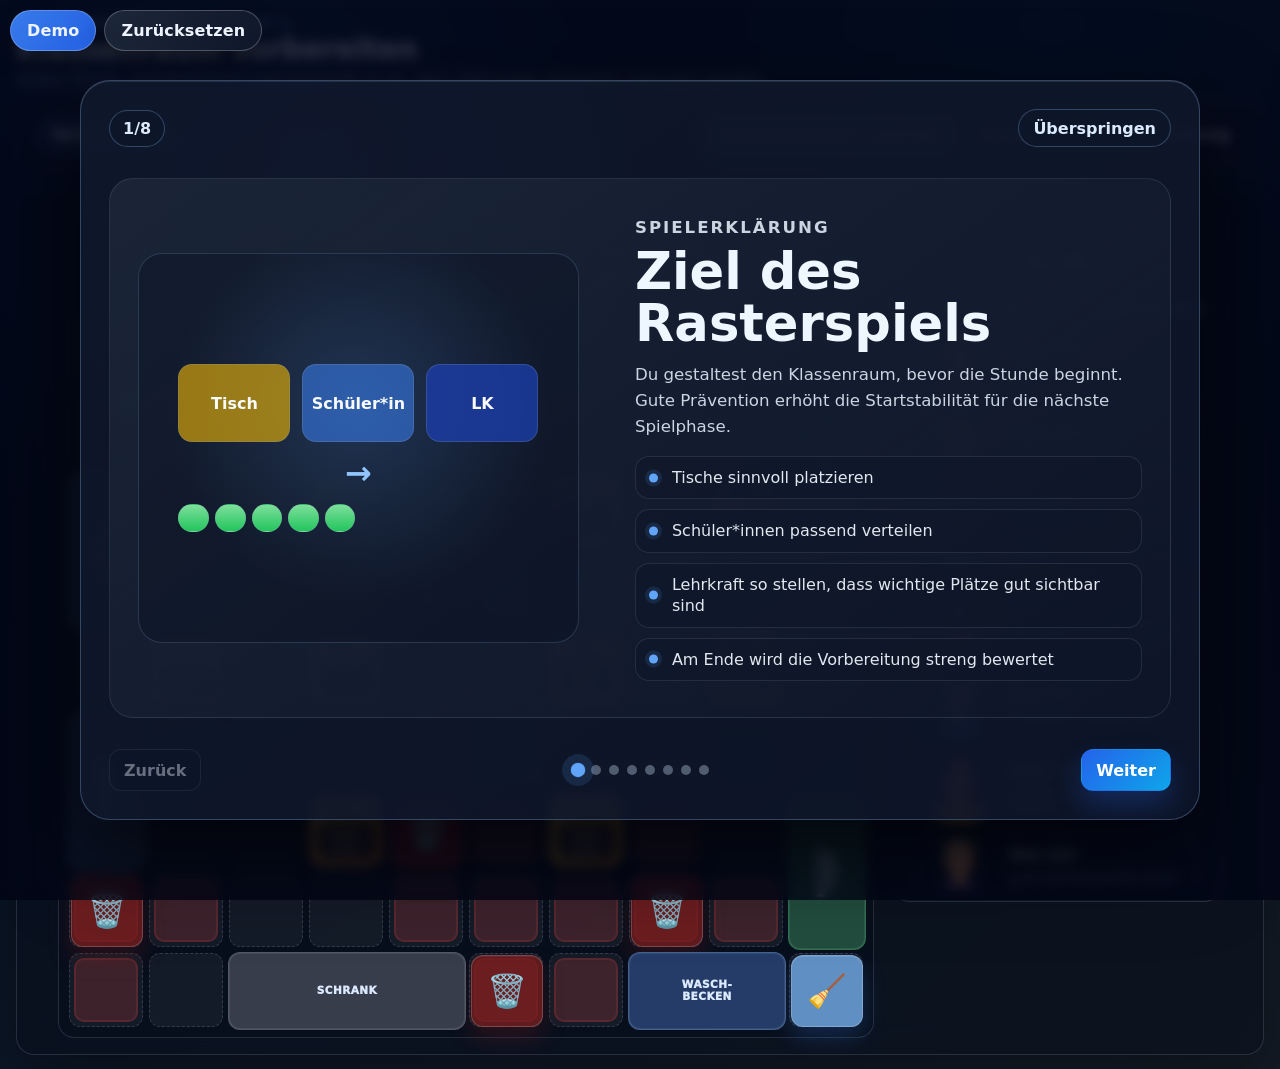
==== index.html @ 4455079a "add" ====
<!doctype html>
<html lang="de">
<head>
  <meta charset="utf-8" />
  <meta name="viewport" content="width=device-width, initial-scale=1" />
  <title>Klassenraum vorbereiten | Classroom-Management-Spiel</title>
  <link rel="stylesheet" href="styles.css" />
</head>
<body>
  <div class="page-utility-bar" style="position:fixed;top:10px;left:10px;z-index:10000;display:flex;gap:8px;flex-wrap:wrap;">
    <button type="button" id="utilityDemoBtn" class="utility-btn utility-btn-demo">Demo</button>
    <button type="button" id="utilityResetBtn" class="utility-btn utility-btn-reset">Zurücksetzen</button>
  </div>

  <header class="topbar compact-topbar">
    <div>
      <p class="eyebrow">Interaktive Phase · Schritt 1</p>
      <h1>Klassenraum vorbereiten</h1>
      <p class="subtitle">Ordne Tische, Schüler*innen und Lehrkraft so an, dass Störungen präventiv reduziert werden.</p>
    </div>
  </header>

  <main class="app-shell single-column">
    <section class="workspace" aria-label="Klassenraum">
      <div class="controls panel compact-controls">
        <button type="button" id="prepStepBtn" class="prep-chip active" aria-current="step">Vorbereitung</button>
        <div class="button-stack">
          <div class="button-row">
            <button type="button" id="evaluateBtn" class="primary-btn" disabled>Vorbereitung auswerten</button>
            <button type="button" id="resetBtn" class="ghost-btn">Zurücksetzen</button>
            <button type="button" id="showTutorialBtn" class="ghost-btn">Anleitung</button>
          </div>
        </div>
      </div>

      <div class="room-wrap panel">
        <div class="play-area">
          <div class="play-stage">
            <div class="room-header centered-room-header">
              <div class="room-title-block">
                <h2>Klassenraum</h2>
                <p>Ziehe Tische in freie Felder und ziehe Schüler*innen auf Tischplätze.</p>
              </div>
              <div class="legend" aria-label="Legende">
                <span><i class="legend-desk"></i> Tisch</span>
                <span><i class="legend-teacher"></i> Lehrkraft</span>
                <span><i class="legend-vision"></i> Sichtbereich / Präsenzzone</span>
                <span><i class="legend-risk"></i> Störrisiko</span>
                <span><i class="legend-neutral"></i> neutralisiert</span>
              </div>
            </div>
            <div id="classroomGrid" class="classroom-grid" aria-label="Raster des Klassenraums"></div>
          </div>
          <section class="embedded-students" aria-label="Schülerprofile">
            <div class="prep-timer prep-timer-panel" aria-live="polite"><span class="timer-label">Zeit</span><strong id="prepTimerValue">05:00</strong></div>
            <div class="section-title-row">
              <h2>Schülerprofile</h2>
              <span id="placedCounter" class="pill">0/10 platziert</span>
            </div>
            <div id="studentPalette" class="student-palette compact-student-palette"></div>
          </section>
        </div>

        <div id="teacherDirectionPopover" class="teacher-direction-popover" hidden>
          <p>Blickrichtung wählen</p>
          <div class="direction-tools popover-direction-tools" aria-label="Blickrichtung wählen">
            <button type="button" class="dir-btn" data-dir="up" aria-label="Blickrichtung nach oben">↑</button>
            <button type="button" class="dir-btn" data-dir="left" aria-label="Blickrichtung nach links">←</button>
            <button type="button" class="dir-btn active" data-dir="down" aria-label="Blickrichtung nach unten">↓</button>
            <button type="button" class="dir-btn" data-dir="right" aria-label="Blickrichtung nach rechts">→</button>
          </div>
        </div>
        <div id="studentHoverCard" class="student-hover-card" hidden></div>

        <div id="evaluationOverlay" class="evaluation-overlay" hidden aria-live="polite">
          <div class="evaluation-card evaluation-card-game" role="dialog" aria-modal="true" aria-labelledby="evaluationTitle">
            <div class="evaluation-head evaluation-head-compact">
              <div>
                <p class="eyebrow">Auswertung der Vorbereitung</p>
                <h2 id="evaluationTitle">Startstabilität wird berechnet</h2>
              </div>
              <button type="button" id="overlayCloseBtn" class="overlay-close" aria-label="Auswertung schließen">×</button>
            </div>
            <section class="evaluation-stage" aria-live="polite">
              <div id="evaluationSlide" class="evaluation-slide">
                <div class="step-meta">
                  <span id="evaluationStepCounter">Schritt 0/0</span>
                  <span id="evaluationStepDelta" class="step-delta neutral">0</span>
                </div>
                <div class="evaluation-message">
                  <h3 id="evaluationCurrentText">Berechnung startet …</h3>
                  <p id="evaluationCurrentDetail">Die einzelnen Entscheidungen werden nacheinander bewertet.</p>
                </div>
              </div>
              <button type="button" id="evaluationNextBtn" class="stage-next-btn">Weiter</button>
            </section>
            <section class="life-panel" aria-label="Lebensleiste der Unterrichtsstabilität">
              <div class="life-panel-topline"><strong>Lebensleiste</strong><span id="animatedCurrentScore">Punkte aktuell: 0</span></div>
              <div id="lifeSegments" class="life-segments" aria-label="0 von 10 Stabilitätsbalken"></div>
              <div class="life-panel-footline"><span>Minimum 0 Balken · Maximum 10 Balken</span><span id="animatedFinalScore">Endwert: –</span></div>
            </section>
            <section id="evaluationActionArea" class="evaluation-action-area" hidden>
              <h3 id="evaluationOutcomeTitle">Auswertung abgeschlossen</h3>
              <p id="evaluationOutcomeMessage"></p>
              <div class="evaluation-action-buttons">
                <button type="button" id="step2Btn" class="primary-btn">Weiter zu Schritt 2: Klassenregeln aufstellen</button>
                <button type="button" id="newAttemptBtn" class="ghost-btn" hidden>Neuer Versuch</button>
              </div>
            </section>
          </div>
        </div>
        </div>
    </section>
  </main>


  <div id="tutorialOverlay" class="tutorial-overlay" aria-live="polite" aria-modal="true" role="dialog" aria-labelledby="tutorialTitle">
    <div class="tutorial-backdrop"></div>
    <article class="tutorial-book" role="document">
      <div class="tutorial-topline"><span id="tutorialProgress" class="tutorial-progress-pill">1/8</span><button type="button" id="tutorialSkipBtn" class="tutorial-skip">Überspringen</button></div>
      <div class="tutorial-viewport">
        <section id="tutorialSlide" class="tutorial-slide-card">
          <div id="tutorialVisual" class="tutorial-visual" aria-hidden="true"></div>
          <div class="tutorial-content">
            <p class="eyebrow">Spielerklärung</p>
            <h2 id="tutorialTitle">Klassenraum vorbereiten</h2>
            <p id="tutorialText">Du gestaltest den Raum, bevor die Stunde beginnt. Gute Prävention erhöht die Startstabilität.</p>
            <ul id="tutorialList" class="tutorial-list"></ul>
          </div>
        </section>
      </div>
      <div class="tutorial-controls"><button type="button" id="tutorialPrevBtn" class="ghost-btn">Zurück</button><div id="tutorialDots" class="tutorial-dots" aria-label="Fortschritt der Spielerklärung"></div><button type="button" id="tutorialNextBtn" class="primary-btn">Weiter</button></div>
    </article>
  </div>

  <div id="startGateOverlay" class="start-gate-overlay" hidden aria-modal="true" role="dialog" aria-labelledby="startGateTitle">
    <div class="tutorial-backdrop"></div>
    <article class="start-gate-card">
      <p class="eyebrow">Vor dem Spielstart</p>
      <h2 id="startGateTitle">Der Unterricht beginnt in fünf Minuten.</h2>
      <p>Nutze diese Zeit, um den Klassenraum vorzubereiten: Tische sinnvoll platzieren, Schüler*innen passend setzen, Müll entfernen und den Sichtbereich der Lehrkraft beachten.</p>
      <ul><li>Alle 10 Schüler*innen müssen einen Platz erhalten.</li><li>Störanfällige Schüler*innen sollten möglichst gut sichtbar sitzen.</li><li>Stabilisierende Nachbarschaften können Risiken ausgleichen.</li></ul>
      <button type="button" id="startGameBtn" class="primary-btn">Spiel starten</button>
    </article>
  </div>

  <script src="script.js"></script>
</body>
</html>
---- styles.css ----
:root {
  --bg: #f3f5f8;
  --panel: #ffffff;
  --text: #1f2937;
  --muted: #64748b;
  --line: #d8dee8;
  --accent: #2455a6;
  --accent-dark: #163c78;
  --accent-soft: #e8f0ff;
  --danger: #a83535;
  --warning: #9b6a12;
  --good: #237a45;
  --desk: #fff7df;
  --desk-border: #d8b765;
  --cell-size: 72px;
  --vision-1: rgba(38, 126, 67, 0.54);
  --vision-2: rgba(64, 155, 87, 0.40);
  --vision-3: rgba(94, 184, 111, 0.28);
  --vision-4: rgba(126, 209, 141, 0.18);
  --vision-5: rgba(162, 226, 174, 0.10);
  --shadow: 0 18px 40px rgba(15, 23, 42, 0.09);
  --radius: 18px;
}

* {
  box-sizing: border-box;
}

body {
  margin: 0;
  min-height: 100vh;
  font-family: system-ui, -apple-system, BlinkMacSystemFont, "Segoe UI", sans-serif;
  color: var(--text);
  background: linear-gradient(135deg, #f8fafc 0%, var(--bg) 42%, #eef3fb 100%);
}

button,
select {
  font: inherit;
}

.topbar {
  display: flex;
  gap: 24px;
  justify-content: space-between;
  align-items: center;
  padding: 28px clamp(18px, 4vw, 48px) 18px;
}

.eyebrow {
  margin: 0 0 4px;
  color: var(--accent);
  font-size: 0.78rem;
  text-transform: uppercase;
  letter-spacing: 0.12em;
  font-weight: 750;
}

h1,
h2,
p {
  margin-top: 0;
}

h1 {
  margin-bottom: 8px;
  font-size: clamp(1.8rem, 3vw, 3rem);
  line-height: 1.05;
}

.subtitle {
  margin-bottom: 0;
  color: var(--muted);
  max-width: 850px;
}

.score-card {
  min-width: 148px;
  border-radius: 20px;
  padding: 16px 18px;
  background: var(--panel);
  box-shadow: var(--shadow);
  border: 1px solid rgba(255, 255, 255, 0.7);
  text-align: center;
}

.score-label,
.score-scale {
  display: block;
  color: var(--muted);
  font-size: 0.82rem;
}

#scoreValue {
  display: block;
  font-size: 2.1rem;
  line-height: 1.1;
  color: var(--accent-dark);
}

.app-shell {
  display: grid;
  grid-template-columns: minmax(0, 1fr) 370px;
  gap: 22px;
  padding: 0 clamp(18px, 4vw, 48px) 24px;
}

.panel {
  border: 1px solid rgba(216, 222, 232, 0.85);
  background: rgba(255, 255, 255, 0.93);
  box-shadow: var(--shadow);
  border-radius: var(--radius);
}

.workspace {
  display: grid;
  grid-template-rows: auto 1fr;
  gap: 18px;
  min-width: 0;
}

.controls {
  display: grid;
  grid-template-columns: repeat(3, minmax(0, 1fr)) auto;
  align-items: end;
  gap: 16px;
  padding: 18px;
}

.control-group label {
  display: block;
  margin-bottom: 8px;
  font-weight: 750;
}

select {
  width: 100%;
  min-height: 42px;
  border: 1px solid var(--line);
  border-radius: 12px;
  padding: 8px 12px;
  background: #fff;
  color: var(--text);
}

.hint {
  margin: -2px 0 10px;
  font-size: 0.86rem;
  color: var(--muted);
}

.teacher-tools {
  display: flex;
  gap: 12px;
  align-items: center;
}

.teacher-token,
.teacher-in-room {
  cursor: grab;
  user-select: none;
  width: fit-content;
  border: 1px solid #7b8ca3;
  border-radius: 999px;
  padding: 8px 12px;
  font-size: 0.88rem;
  font-weight: 750;
  color: #172033;
  background: #e7ebf2;
}

.teacher-in-room {
  position: relative;
  margin: auto;
  background: #dce4f2;
  border-color: #5c6f8b;
  box-shadow: 0 5px 14px rgba(15, 23, 42, 0.14);
}

.teacher-token.selected {
  color: #fff;
  background: var(--accent);
  border-color: var(--accent);
  box-shadow: 0 0 0 4px rgba(36, 85, 166, 0.16);
}

.direction-tools {
  display: grid;
  grid-template-columns: repeat(3, 30px);
  grid-template-rows: repeat(2, 30px);
  gap: 4px;
}

.dir-btn {
  border: 1px solid var(--line);
  background: #fff;
  border-radius: 8px;
  cursor: pointer;
  color: var(--text);
  font-weight: 850;
}

.dir-btn[data-dir="up"] { grid-column: 2; grid-row: 1; }
.dir-btn[data-dir="left"] { grid-column: 1; grid-row: 2; }
.dir-btn[data-dir="down"] { grid-column: 2; grid-row: 2; }
.dir-btn[data-dir="right"] { grid-column: 3; grid-row: 2; }

.dir-btn.active {
  color: #fff;
  background: var(--accent);
  border-color: var(--accent);
}

.button-row {
  display: flex;
  gap: 10px;
  justify-content: flex-end;
}

.primary-btn,
.ghost-btn {
  min-height: 42px;
  border-radius: 12px;
  padding: 9px 14px;
  border: 1px solid transparent;
  cursor: pointer;
  font-weight: 750;
  white-space: nowrap;
}

.primary-btn {
  color: #fff;
  background: var(--accent);
}

.primary-btn:hover {
  background: var(--accent-dark);
}

.ghost-btn {
  background: #fff;
  color: var(--text);
  border-color: var(--line);
}

.room-wrap {
  min-height: 650px;
  padding: 18px;
  overflow: auto;
}

.room-header {
  display: flex;
  justify-content: space-between;
  gap: 14px;
  align-items: flex-start;
  margin-bottom: 12px;
}

.room-header h2,
.side-panel h2 {
  margin-bottom: 4px;
  font-size: 1.1rem;
}

.room-header p {
  margin-bottom: 0;
  color: var(--muted);
  font-size: 0.9rem;
}

.legend {
  display: flex;
  flex-wrap: wrap;
  gap: 8px 14px;
  justify-content: flex-end;
  color: var(--muted);
  font-size: 0.83rem;
}

.legend span {
  display: inline-flex;
  gap: 6px;
  align-items: center;
}

.legend i {
  display: inline-block;
  width: 14px;
  height: 14px;
  border-radius: 4px;
  border: 1px solid var(--line);
}

.legend-desk { background: var(--desk); border-color: var(--desk-border) !important; }
.legend-teacher { background: #dce4f2; border-color: #5c6f8b !important; }
.legend-vision { background: var(--vision-1); border-color: #5ba36b !important; }

.classroom-grid {
  display: grid;
  grid-template-columns: repeat(10, var(--cell-size));
  grid-template-rows: repeat(9, var(--cell-size));
  gap: 7px;
  width: max-content;
  min-width: max-content;
  padding: 14px;
  border-radius: 16px;
  background: #eef2f7;
  border: 1px solid #d7dee9;
}

.grid-cell {
  position: relative;
  display: flex;
  align-items: stretch;
  justify-content: stretch;
  min-width: var(--cell-size);
  min-height: var(--cell-size);
  aspect-ratio: 1 / 1;
  border: 1px dashed #c8d0dd;
  border-radius: 12px;
  background: rgba(255, 255, 255, 0.62);
  transition: background 0.12s ease, border-color 0.12s ease, transform 0.12s ease;
}

.grid-cell.drop-hover {
  border-color: var(--accent);
  background: #e6efff;
}

.grid-cell.vision-1 { background: var(--vision-1); border-color: rgba(38, 126, 67, 0.35); }
.grid-cell.vision-2 { background: var(--vision-2); border-color: rgba(64, 155, 87, 0.30); }
.grid-cell.vision-3 { background: var(--vision-3); border-color: rgba(94, 184, 111, 0.26); }
.grid-cell.vision-4 { background: var(--vision-4); border-color: rgba(126, 209, 141, 0.20); }
.grid-cell.vision-5 { background: var(--vision-5); border-color: rgba(162, 226, 174, 0.14); }

.grid-cell.teacher-placement-active {
  outline: 2px solid rgba(36, 85, 166, 0.16);
  outline-offset: -3px;
}

.grid-cell.teacher-placement-active:hover {
  outline-color: var(--accent);
  background: #e6efff;
}

.desk {
  display: flex;
  flex-direction: column;
  justify-content: space-between;
  width: 100%;
  min-width: 0;
  padding: 5px;
  border: 1.5px solid var(--desk-border);
  border-radius: 12px;
  background: rgba(255, 247, 223, 0.96);
  cursor: grab;
  box-shadow: inset 0 -10px 18px rgba(209, 160, 47, 0.08);
}

.desk:active,
.student-card:active,
.student-chip:active,
.teacher-token:active,
.teacher-in-room:active {
  cursor: grabbing;
}

.desk-label {
  display: flex;
  justify-content: space-between;
  align-items: center;
  color: #8a671f;
  font-size: 0.65rem;
  font-weight: 850;
  letter-spacing: 0.03em;
  text-transform: uppercase;
}

.student-chip {
  display: block;
  width: 100%;
  overflow: hidden;
  white-space: nowrap;
  text-overflow: ellipsis;
  border-radius: 9px;
  padding: 4px 6px;
  background: #fff;
  border: 1px solid #e6c978;
  color: #1f2937;
  font-size: 0.68rem;
  font-weight: 750;
  text-align: center;
  cursor: grab;
}

.empty-seat {
  border-radius: 9px;
  padding: 4px 5px;
  border: 1px dashed #e1c988;
  color: #a07a24;
  font-size: 0.68rem;
  text-align: center;
  background: rgba(255, 255, 255, 0.45);
}

.side-panel {
  display: flex;
  flex-direction: column;
  gap: 22px;
  padding: 18px;
  align-self: start;
  max-height: calc(100vh - 150px);
  overflow: auto;
  position: sticky;
  top: 18px;
}

.section-title-row {
  display: flex;
  align-items: center;
  justify-content: space-between;
  gap: 12px;
}

.pill {
  display: inline-flex;
  align-items: center;
  height: 26px;
  border-radius: 999px;
  padding: 0 10px;
  background: var(--accent-soft);
  color: var(--accent-dark);
  font-size: 0.78rem;
  font-weight: 750;
}

.student-palette {
  display: grid;
  grid-template-columns: repeat(2, minmax(0, 1fr));
  gap: 10px;
  min-height: 120px;
  padding: 8px;
  border-radius: 14px;
  border: 1px dashed transparent;
}

.student-palette.drop-hover {
  background: #f0f6ff;
  border-color: var(--accent);
}

.student-card {
  min-height: 96px;
  border: 1px solid var(--line);
  border-radius: 14px;
  padding: 10px;
  background: #fff;
  cursor: grab;
  box-shadow: 0 8px 18px rgba(15, 23, 42, 0.07);
  transition: transform 0.12s ease, box-shadow 0.12s ease, border-color 0.12s ease;
}

.student-card:hover {
  transform: translateY(-1px);
  box-shadow: 0 12px 22px rgba(15, 23, 42, 0.1);
}

.student-card.selected {
  outline: 3px solid rgba(36, 85, 166, 0.24);
  border-color: var(--accent);
}

.student-name {
  margin-bottom: 4px;
  font-weight: 850;
}

.student-note {
  color: var(--muted);
  font-size: 0.78rem;
  line-height: 1.28;
}

.results {
  border-top: 1px solid var(--line);
  padding-top: 16px;
}

.meter {
  height: 12px;
  overflow: hidden;
  border-radius: 999px;
  background: #e8edf5;
  margin: 10px 0 14px;
}

.meter-fill {
  height: 100%;
  width: 0%;
  background: linear-gradient(90deg, #b73c3c, #d6a23c, #277a48);
  transition: width 0.3s ease;
}

.feedback-list {
  display: grid;
  gap: 8px;
  padding: 0;
  margin: 0;
  list-style: none;
}

.feedback-list li {
  border-radius: 12px;
  padding: 9px 10px;
  border: 1px solid var(--line);
  background: #fff;
  font-size: 0.87rem;
  line-height: 1.35;
}

.feedback-list li.good {
  border-color: rgba(35, 122, 69, 0.28);
  background: #f1fbf5;
}

.feedback-list li.warning {
  border-color: rgba(155, 106, 18, 0.28);
  background: #fff8e9;
}

.feedback-list li.bad {
  border-color: rgba(168, 53, 53, 0.28);
  background: #fff1f1;
}

.export-box {
  margin-top: 14px;
  border-radius: 12px;
  border: 1px solid var(--line);
  background: #f8fafc;
  padding: 10px;
}

.export-box summary {
  cursor: pointer;
  font-weight: 750;
  color: var(--accent-dark);
}

pre {
  white-space: pre-wrap;
  word-break: break-word;
  max-height: 260px;
  overflow: auto;
  margin: 10px 0 0;
  color: #334155;
  font-size: 0.75rem;
}

.footer-note {
  margin: 0 clamp(18px, 4vw, 48px) 32px;
  color: var(--muted);
  font-size: 0.88rem;
}

@media (max-width: 1180px) {
  .app-shell {
    grid-template-columns: 1fr;
  }

  .side-panel {
    position: static;
    max-height: none;
  }
}

@media (max-width: 860px) {
  .topbar {
    align-items: stretch;
    flex-direction: column;
  }

  .score-card {
    text-align: left;
  }

  .controls {
    grid-template-columns: 1fr;
  }

  .button-row {
    justify-content: stretch;
  }

  .button-row button {
    flex: 1;
  }

  .student-palette {
    grid-template-columns: 1fr;
  }
}

/* Update 2026-06-21: freiere Drag-and-Drop-Vorbereitung und sauberere Zentrierung */
.room-wrap {
  display: flex;
  flex-direction: column;
  align-items: center;
}

.room-header {
  width: 100%;
}

.classroom-grid {
  margin: 14px auto 0;
  justify-content: center;
  align-content: center;
  grid-template-columns: repeat(10, var(--cell-size));
  grid-template-rows: repeat(9, var(--cell-size));
}

.grid-cell {
  width: var(--cell-size);
  height: var(--cell-size);
  min-width: 0;
  min-height: 0;
  aspect-ratio: 1 / 1;
}

.teacher-token,
.teacher-in-room {
  width: 58px;
  height: 58px;
  min-width: 58px;
  min-height: 58px;
  max-width: 58px;
  max-height: 58px;
  aspect-ratio: 1 / 1;
  display: inline-flex;
  align-items: center;
  justify-content: center;
  border-radius: 14px;
  padding: 6px;
  text-align: center;
  line-height: 1.05;
  white-space: normal;
}

.teacher-in-room {
  width: 100%;
  height: 100%;
  max-width: none;
  max-height: none;
  font-size: 0.72rem;
}

.button-stack {
  display: grid;
  gap: 7px;
  align-self: end;
}

.eval-hint {
  margin: 0;
  color: var(--warning);
  font-size: 0.78rem;
  text-align: right;
}

.primary-btn:disabled {
  cursor: not-allowed;
  opacity: 0.48;
  background: #8aa2c9;
}

.desk,
.student-card,
.student-chip,
.teacher-token,
.teacher-in-room {
  touch-action: none;
}

@media (max-width: 860px) {
  .button-stack {
    width: 100%;
  }

  .eval-hint {
    text-align: left;
  }
}

.eval-hint.ready {
  color: var(--good);
}

/* Update: Schülerchip mit Entfernen-Button und stabileres Drag-and-Drop */
.desk.dragging,
.teacher-in-room.dragging,
.student-card.dragging,
.student-chip.dragging {
  opacity: 0.68;
}

.student-chip {
  position: relative;
  min-height: 27px;
  padding-right: 24px;
}

.student-chip-name {
  display: block;
  overflow: hidden;
  white-space: nowrap;
  text-overflow: ellipsis;
}

.remove-student-btn {
  position: absolute;
  top: -7px;
  right: -7px;
  width: 18px;
  height: 18px;
  padding: 0;
  border: 1.5px solid #fff;
  border-radius: 999px;
  background: var(--danger);
  color: #fff;
  font-size: 13px;
  font-weight: 900;
  line-height: 14px;
  cursor: pointer;
  box-shadow: 0 2px 6px rgba(15, 23, 42, 0.22);
}

.remove-student-btn:hover,
.remove-student-btn:focus-visible {
  background: #7f2424;
  outline: 2px solid rgba(168, 53, 53, 0.25);
  outline-offset: 1px;
}

.grid-cell.drop-hover {
  box-shadow: inset 0 0 0 2px rgba(36, 85, 166, 0.35);
}

/* Update: strengere Bewertungslogik, Einflussfelder und zentrierte Auswertung */
.room-wrap {
  position: relative;
}

.grid-cell {
  overflow: visible;
}

.grid-cell::before {
  content: "";
  position: absolute;
  inset: 4px;
  z-index: 0;
  border-radius: 10px;
  pointer-events: none;
  opacity: 0.96;
  transition: background 0.15s ease, box-shadow 0.15s ease;
}

.grid-cell > * {
  position: relative;
  z-index: 1;
}

.grid-cell.influence-good-1::before { background: rgba(38, 126, 67, 0.14); box-shadow: inset 0 0 0 1px rgba(38,126,67,0.18); }
.grid-cell.influence-good-2::before { background: rgba(38, 126, 67, 0.24); box-shadow: inset 0 0 0 2px rgba(38,126,67,0.22); }
.grid-cell.influence-good-3::before { background: rgba(38, 126, 67, 0.36); box-shadow: inset 0 0 0 2px rgba(38,126,67,0.30); }
.grid-cell.influence-good-4::before { background: rgba(19, 111, 54, 0.50); box-shadow: inset 0 0 0 3px rgba(19,111,54,0.38); }

.grid-cell.influence-risk-1::before { background: rgba(190, 62, 62, 0.14); box-shadow: inset 0 0 0 1px rgba(190,62,62,0.18); }
.grid-cell.influence-risk-2::before { background: rgba(190, 62, 62, 0.25); box-shadow: inset 0 0 0 2px rgba(190,62,62,0.22); }
.grid-cell.influence-risk-3::before { background: rgba(190, 62, 62, 0.38); box-shadow: inset 0 0 0 2px rgba(190,62,62,0.30); }
.grid-cell.influence-risk-4::before { background: rgba(160, 39, 39, 0.54); box-shadow: inset 0 0 0 3px rgba(160,39,39,0.40); }

.grid-cell.influence-neutral-1::before,
.grid-cell.influence-neutral-2::before,
.grid-cell.influence-neutral-3::before,
.grid-cell.influence-neutral-4::before {
  background: rgba(230, 157, 49, 0.34);
  box-shadow: inset 0 0 0 2px rgba(194, 119, 24, 0.28);
}

.desk.influence-good-1 { border-color: rgba(38, 126, 67, 0.45); }
.desk.influence-good-2 { border-color: rgba(38, 126, 67, 0.55); box-shadow: inset 0 -10px 18px rgba(38,126,67,0.08); }
.desk.influence-good-3 { border-color: rgba(38, 126, 67, 0.70); box-shadow: inset 0 -10px 18px rgba(38,126,67,0.12); }
.desk.influence-good-4 { border-color: rgba(19, 111, 54, 0.90); box-shadow: inset 0 -10px 18px rgba(19,111,54,0.16), 0 0 0 2px rgba(19,111,54,0.12); }

.desk.influence-risk-1 { border-color: rgba(190, 62, 62, 0.45); }
.desk.influence-risk-2 { border-color: rgba(190, 62, 62, 0.58); box-shadow: inset 0 -10px 18px rgba(190,62,62,0.08); }
.desk.influence-risk-3 { border-color: rgba(190, 62, 62, 0.74); box-shadow: inset 0 -10px 18px rgba(190,62,62,0.12); }
.desk.influence-risk-4 { border-color: rgba(160, 39, 39, 0.95); box-shadow: inset 0 -10px 18px rgba(160,39,39,0.16), 0 0 0 2px rgba(160,39,39,0.14); }

.desk.influence-neutral-1,
.desk.influence-neutral-2,
.desk.influence-neutral-3,
.desk.influence-neutral-4 {
  border-color: rgba(194, 119, 24, 0.74);
  box-shadow: inset 0 -10px 18px rgba(230,157,49,0.14), 0 0 0 2px rgba(230,157,49,0.12);
}

.grid-cell.invalid-target {
  border-color: #b42323 !important;
  background: #fff1f1 !important;
  animation: invalidPulse 0.7s ease;
}

@keyframes invalidPulse {
  0%, 100% { transform: scale(1); }
  45% { transform: scale(0.96); }
}

.evaluation-overlay {
  position: absolute;
  inset: 0;
  display: flex;
  align-items: center;
  justify-content: center;
  padding: 24px;
  border-radius: var(--radius);
  background: rgba(15, 23, 42, 0.16);
  backdrop-filter: blur(2px);
  z-index: 50;
}

.evaluation-overlay[hidden] {
  display: none;
}

.evaluation-card {
  width: min(760px, calc(100% - 24px));
  max-height: min(78vh, 720px);
  overflow: auto;
  border: 1px solid rgba(216, 222, 232, 0.95);
  border-radius: 22px;
  background: rgba(255, 255, 255, 0.98);
  box-shadow: 0 28px 70px rgba(15, 23, 42, 0.25);
  padding: 22px;
}

.evaluation-head {
  display: flex;
  align-items: flex-start;
  justify-content: space-between;
  gap: 16px;
  margin-bottom: 8px;
}

.evaluation-head h2 {
  margin-bottom: 0;
  font-size: 1.35rem;
}

.overlay-close {
  width: 36px;
  height: 36px;
  border: 1px solid var(--line);
  border-radius: 999px;
  background: #fff;
  color: var(--text);
  cursor: pointer;
  font-weight: 900;
  font-size: 1.3rem;
  line-height: 1;
}

.overlay-close:hover,
.overlay-close:focus-visible {
  background: #f1f5f9;
  outline: 2px solid rgba(36, 85, 166, 0.18);
}

.feedback-list li {
  display: flex;
  align-items: flex-start;
  gap: 10px;
}

.feedback-list.detailed {
  gap: 10px;
}

.feedback-delta {
  flex: 0 0 auto;
  min-width: 36px;
  height: 26px;
  display: inline-flex;
  align-items: center;
  justify-content: center;
  border-radius: 999px;
  font-size: 0.78rem;
  font-weight: 900;
}

.feedback-delta.positive {
  color: #14532d;
  background: #dcfce7;
  border: 1px solid rgba(20, 83, 45, 0.18);
}

.feedback-delta.negative {
  color: #7f1d1d;
  background: #fee2e2;
  border: 1px solid rgba(127, 29, 29, 0.18);
}

.feedback-delta.neutral {
  color: #78350f;
  background: #ffedd5;
  border: 1px solid rgba(120, 53, 15, 0.18);
}

.feedback-body {
  min-width: 0;
}

.feedback-body strong {
  display: block;
  margin-bottom: 2px;
}

.feedback-body p {
  margin: 0;
  color: var(--muted);
  font-size: 0.8rem;
  line-height: 1.35;
}

.remove-student-btn {
  top: -10px;
  right: -10px;
  width: 22px;
  height: 22px;
  line-height: 17px;
  font-size: 15px;
  z-index: 4;
}

.student-chip {
  min-height: 30px;
  overflow: visible;
}

.student-chip-name {
  padding-right: 2px;
}
.legend-risk { background: rgba(190, 62, 62, 0.38); border-color: rgba(190,62,62,0.55) !important; }
.legend-neutral { background: rgba(230, 157, 49, 0.34); border-color: rgba(194,119,24,0.50) !important; }

/* Update: animierte Auswertungskachel mit Lebensbalken */
.evaluation-card-game {
  width: min(900px, calc(100% - 26px));
  max-height: none;
  overflow: visible;
  padding: 18px;
  display: grid;
  gap: 14px;
  background: #ffffff;
}

.evaluation-head-compact {
  margin-bottom: 0;
}

.evaluation-stage {
  min-height: 210px;
  border-radius: 18px;
  border: 2px solid rgba(36, 85, 166, 0.85);
  background: linear-gradient(135deg, #eff6ff 0%, #dbeafe 100%);
  padding: 22px;
  display: flex;
  flex-direction: column;
  justify-content: center;
  box-shadow: inset 0 0 0 1px rgba(255,255,255,0.72);
}

.step-meta {
  display: flex;
  align-items: center;
  justify-content: space-between;
  gap: 12px;
  margin-bottom: 14px;
  color: #1e3a8a;
  font-size: 0.86rem;
  font-weight: 800;
}

.step-delta {
  min-width: 48px;
  height: 32px;
  padding: 0 10px;
  border-radius: 999px;
  display: inline-flex;
  align-items: center;
  justify-content: center;
  font-weight: 900;
  border: 1px solid transparent;
}

.step-delta.positive {
  color: #14532d;
  background: #dcfce7;
  border-color: rgba(20,83,45,0.18);
}

.step-delta.negative {
  color: #7f1d1d;
  background: #fee2e2;
  border-color: rgba(127,29,29,0.18);
}

.step-delta.neutral {
  color: #78350f;
  background: #ffedd5;
  border-color: rgba(120,53,15,0.18);
}

.evaluation-stage h3 {
  margin: 0 0 10px;
  font-size: clamp(1.25rem, 2.2vw, 2rem);
  color: #102a5f;
  line-height: 1.15;
}

.evaluation-stage p {
  margin: 0;
  color: #334155;
  font-size: 1rem;
  line-height: 1.45;
}

.life-panel {
  min-height: 132px;
  border-radius: 18px;
  border: 2px solid rgba(15, 23, 42, 0.86);
  background: #101827;
  color: #e5edf8;
  padding: 18px;
  display: grid;
  gap: 12px;
}

.life-panel-topline,
.life-panel-footline {
  display: flex;
  align-items: center;
  justify-content: space-between;
  gap: 12px;
}

.life-panel-topline strong {
  font-size: 1rem;
}

.life-panel-topline span,
.life-panel-footline {
  color: #cbd5e1;
  font-size: 0.86rem;
}

.life-segments {
  display: grid;
  grid-template-columns: repeat(10, minmax(18px, 1fr));
  gap: 8px;
  min-height: 40px;
}

.life-segment {
  border-radius: 10px;
  border: 1px solid rgba(148, 163, 184, 0.30);
  background: rgba(51, 65, 85, 0.9);
  box-shadow: inset 0 0 0 1px rgba(255,255,255,0.04);
  transition: background 0.28s ease, box-shadow 0.28s ease, transform 0.28s ease;
}

.life-segment.active {
  background: linear-gradient(180deg, #7ddf9b 0%, #22904d 100%);
  box-shadow: 0 0 14px rgba(34, 144, 77, 0.42), inset 0 0 0 1px rgba(255,255,255,0.24);
  transform: translateY(-1px);
}

.evaluation-action-area {
  border-radius: 16px;
  padding: 16px 18px;
  border: 1px solid rgba(35, 122, 69, 0.24);
  background: #f1fbf5;
}

.evaluation-action-area h3 {
  margin: 0 0 6px;
  color: #14532d;
}

.evaluation-action-area p {
  margin: 0 0 12px;
  color: #334155;
  line-height: 1.45;
}

.evaluation-action-area.game-over {
  border-color: rgba(168, 53, 53, 0.30);
  background: #fff1f1;
}

.evaluation-action-area.game-over h3 {
  color: #7f1d1d;
}

.evaluation-action-area .primary-btn[hidden] {
  display: none;
}

@media (max-width: 760px) {
  .evaluation-overlay {
    padding: 10px;
  }

  .evaluation-card-game {
    width: calc(100% - 8px);
    padding: 12px;
  }

  .evaluation-stage {
    min-height: 180px;
    padding: 16px;
  }

  .life-panel-topline,
  .life-panel-footline {
    align-items: flex-start;
    flex-direction: column;
  }

  .life-segments {
    gap: 5px;
  }
}


/* Update: manuelle Slider-Auswertung */
.evaluation-stage {
  position: relative;
  overflow: hidden;
  text-align: center;
  display: grid;
  grid-template-rows: 1fr auto;
  align-items: stretch;
}

.evaluation-slide {
  min-height: 170px;
  display: grid;
  grid-template-rows: auto 1fr;
  align-items: center;
  gap: 12px;
  will-change: transform, opacity;
}

.evaluation-message {
  align-self: center;
  justify-self: center;
  max-width: 740px;
}

.step-meta {
  width: 100%;
}

.evaluation-stage h3,
.evaluation-stage p {
  text-align: center;
}

.stage-next-btn {
  justify-self: center;
  min-width: 160px;
  min-height: 42px;
  padding: 10px 18px;
  border: 0;
  border-radius: 999px;
  background: #1e3a8a;
  color: #ffffff;
  font-weight: 900;
  cursor: pointer;
  box-shadow: 0 12px 24px rgba(30, 58, 138, 0.22);
  transition: transform 0.18s ease, background 0.18s ease;
}

.stage-next-btn:hover,
.stage-next-btn:focus-visible {
  background: #172f76;
  transform: translateY(-1px);
  outline: 3px solid rgba(30, 58, 138, 0.18);
}

.stage-next-btn[hidden] {
  display: none;
}

.evaluation-slide.slide-out-left {
  animation: slideOutLeft 0.30s ease forwards;
}

.evaluation-slide.slide-in-right {
  animation: slideInRight 0.36s ease forwards;
}

@keyframes slideOutLeft {
  from { transform: translateX(0); opacity: 1; }
  to { transform: translateX(-110%); opacity: 0; }
}

@keyframes slideInRight {
  from { transform: translateX(110%); opacity: 0; }
  to { transform: translateX(0); opacity: 1; }
}

.life-segments.life-low .life-segment.active {
  background: linear-gradient(180deg, #fb8d8d 0%, #c62828 100%);
  box-shadow: 0 0 14px rgba(198, 40, 40, 0.45), inset 0 0 0 1px rgba(255,255,255,0.24);
}

.life-segments.life-mid .life-segment.active {
  background: linear-gradient(180deg, #fde68a 0%, #d39c12 100%);
  box-shadow: 0 0 14px rgba(211, 156, 18, 0.42), inset 0 0 0 1px rgba(255,255,255,0.24);
}

.life-segments.life-high .life-segment.active {
  background: linear-gradient(180deg, #7ddf9b 0%, #22904d 100%);
  box-shadow: 0 0 14px rgba(34, 144, 77, 0.42), inset 0 0 0 1px rgba(255,255,255,0.24);
}

/* Schritt 2: Klassenregeln */
.rules-page {
  background: linear-gradient(135deg, #f8fafc 0%, #eef3fb 100%);
}

.rules-topbar {
  padding-bottom: 10px;
}

.rules-shell {
  display: grid;
  grid-template-columns: minmax(310px, 420px) minmax(0, 1fr);
  gap: 22px;
  padding: 0 clamp(18px, 4vw, 48px) 24px;
  align-items: start;
}

.rules-left {
  display: flex;
  flex-direction: column;
  gap: 20px;
  padding: 18px;
  position: sticky;
  top: 16px;
  max-height: calc(100vh - 120px);
  overflow: auto;
}

.frozen-grid {
  --frozen-cell: 30px;
  display: grid;
  grid-template-columns: repeat(var(--frozen-cols, 10), var(--frozen-cell));
  grid-template-rows: repeat(var(--frozen-rows, 9), var(--frozen-cell));
  gap: 4px;
  width: max-content;
  max-width: 100%;
  padding: 10px;
  border: 1px solid #d7dee9;
  border-radius: 14px;
  background: #eef2f7;
  overflow: auto;
}

.frozen-cell {
  position: relative;
  width: var(--frozen-cell);
  height: var(--frozen-cell);
  border-radius: 7px;
  border: 1px dashed #c8d0dd;
  background: rgba(255, 255, 255, 0.72);
}

.frozen-desk,
.frozen-teacher {
  position: absolute;
  inset: 1px;
  display: flex;
  align-items: center;
  justify-content: center;
  border-radius: 7px;
  font-size: 0.53rem;
  line-height: 1.05;
  text-align: center;
  overflow: hidden;
}

.frozen-desk {
  flex-direction: column;
  gap: 1px;
  background: var(--desk);
  border: 1px solid var(--desk-border);
  color: #6f5017;
}

.frozen-desk strong {
  color: #1f2937;
  font-size: 0.54rem;
  max-width: 100%;
  overflow: hidden;
  white-space: nowrap;
  text-overflow: ellipsis;
}

.frozen-teacher {
  z-index: 2;
  background: #dce4f2;
  border: 1px solid #5c6f8b;
  color: #1e3a8a;
  font-weight: 900;
}

.rules-student-list {
  display: grid;
  grid-template-columns: 1fr;
  gap: 8px;
}

.rules-student-card {
  border: 1px solid var(--line);
  border-radius: 13px;
  padding: 9px 10px;
  background: #fff;
  box-shadow: 0 8px 16px rgba(15, 23, 42, 0.05);
}

.rules-student-card strong,
.rules-student-card span,
.rules-student-card small {
  display: block;
}

.rules-student-card span {
  margin-top: 2px;
  color: var(--text);
  font-size: 0.83rem;
}

.rules-student-card small {
  margin-top: 3px;
  color: var(--muted);
  font-size: 0.72rem;
}

.rules-main {
  padding: 18px;
  min-height: calc(100vh - 145px);
}

.rule-deck-head,
.rule-list-head,
.rules-status-bar {
  display: flex;
  align-items: center;
  justify-content: space-between;
  gap: 14px;
}

.rule-deck-head {
  margin-bottom: 14px;
}

.rule-deck-head h2 {
  margin-bottom: 0;
}

.current-rule-card {
  margin-bottom: 18px;
  padding: 20px;
  border-radius: 20px;
  border: 2px solid rgba(36, 85, 166, 0.35);
  background: linear-gradient(135deg, #eaf2ff 0%, #ffffff 100%);
  box-shadow: 0 18px 34px rgba(15, 23, 42, 0.08);
}

.current-rule-card[hidden] {
  display: none;
}

.current-rule-card h3 {
  margin: 4px 0 8px;
  font-size: clamp(1.25rem, 2.1vw, 2rem);
  line-height: 1.18;
  color: #17336d;
}

.rule-kicker {
  display: inline-block;
  color: var(--accent);
  font-size: 0.76rem;
  text-transform: uppercase;
  letter-spacing: 0.13em;
  font-weight: 850;
}

.rule-quick-actions {
  display: flex;
  flex-wrap: wrap;
  gap: 10px;
  margin-top: 14px;
}

.rule-action {
  min-height: 40px;
  border: 0;
  border-radius: 999px;
  padding: 9px 14px;
  font-weight: 850;
  cursor: pointer;
}

.rule-action.accept {
  background: #dff5e8;
  color: #155d33;
}

.rule-action.pending {
  background: #fff4cf;
  color: #7c510c;
}

.rule-action.reject {
  background: #fee2e2;
  color: #8a2424;
}

.rule-lists {
  display: grid;
  grid-template-columns: repeat(3, minmax(0, 1fr));
  gap: 14px;
}

.rule-list-card {
  min-height: 350px;
  border: 1px solid var(--line);
  border-radius: 18px;
  padding: 14px;
  background: #f8fafc;
}

.rule-list-card h3 {
  margin-bottom: 0;
}

.accepted-list {
  background: #f1fbf5;
  border-color: rgba(35, 122, 69, 0.28);
}

.pending-list {
  background: #fffbeb;
  border-color: rgba(155, 106, 18, 0.28);
}

.rejected-list {
  background: #fff5f5;
  border-color: rgba(168, 53, 53, 0.25);
}

.rule-dropzone {
  display: flex;
  flex-direction: column;
  gap: 10px;
  min-height: 230px;
  padding: 9px;
  border: 1px dashed transparent;
  border-radius: 14px;
  transition: background 0.14s ease, border-color 0.14s ease;
}

.rule-dropzone.drop-hover {
  background: rgba(36, 85, 166, 0.08);
  border-color: var(--accent);
}

.rule-item {
  display: grid;
  grid-template-columns: minmax(0, 1fr) auto;
  gap: 10px;
  border: 1px solid rgba(216, 222, 232, 0.9);
  border-radius: 14px;
  padding: 11px;
  background: #fff;
  cursor: grab;
  box-shadow: 0 10px 20px rgba(15, 23, 42, 0.06);
}

.rule-item strong,
.rule-item p {
  margin: 0;
}

.rule-item p {
  margin-top: 4px;
  color: var(--muted);
  font-size: 0.78rem;
}

.rule-item.accepted {
  border-color: rgba(35, 122, 69, 0.35);
}

.rule-item.pending {
  border-color: rgba(155, 106, 18, 0.35);
}

.rule-item.rejected {
  border-color: rgba(168, 53, 53, 0.30);
}

.rule-item-actions {
  display: flex;
  flex-direction: column;
  gap: 5px;
}

.rule-item-actions button {
  width: 28px;
  height: 28px;
  border: 1px solid var(--line);
  border-radius: 999px;
  background: #fff;
  color: var(--text);
  font-weight: 900;
  cursor: pointer;
}

.rules-status-bar {
  margin-top: 18px;
  padding: 14px;
  border-radius: 16px;
  background: #f8fafc;
  border: 1px solid var(--line);
}

.rules-status {
  margin: 0;
  font-weight: 750;
}

.rules-status.ready { color: var(--good); }
.rules-status.warning { color: var(--warning); }
.rules-status.neutral { color: var(--muted); }

@media (max-width: 1180px) {
  .rules-shell {
    grid-template-columns: 1fr;
  }

  .rules-left {
    position: static;
    max-height: none;
  }

  .rule-lists {
    grid-template-columns: 1fr;
  }
}

@media (max-width: 700px) {
  .rule-deck-head,
  .rule-list-head,
  .rules-status-bar {
    align-items: stretch;
    flex-direction: column;
  }

  .rule-quick-actions {
    flex-direction: column;
  }

  .rule-action {
    width: 100%;
  }
}

/* Modern dark interface + Spielerklärung */
:root {
  --bg: #09111f;
  --panel: rgba(15, 23, 42, 0.78);
  --text: #e5edf8;
  --muted: #9fb0c7;
  --line: rgba(148, 163, 184, 0.24);
  --accent: #5aa7ff;
  --accent-dark: #9dc7ff;
  --accent-soft: rgba(90, 167, 255, 0.14);
  --danger: #ef4444;
  --warning: #f59e0b;
  --good: #22c55e;
  --desk: rgba(249, 202, 108, 0.94);
  --desk-border: rgba(251, 191, 36, 0.76);
  --shadow: 0 22px 70px rgba(0, 0, 0, 0.34);
}

body {
  color: var(--text);
  background:
    radial-gradient(circle at 18% 8%, rgba(59, 130, 246, 0.22), transparent 34%),
    radial-gradient(circle at 82% 2%, rgba(14, 165, 233, 0.14), transparent 30%),
    linear-gradient(135deg, #07101d 0%, #0c1626 48%, #131b25 100%);
}

body.rules-page {
  background:
    radial-gradient(circle at 15% 5%, rgba(59, 130, 246, 0.18), transparent 35%),
    linear-gradient(135deg, #07101d 0%, #101827 100%);
}

.panel,
.score-card,
.evaluation-card,
.rules-main,
.rules-left {
  background: linear-gradient(145deg, rgba(15, 23, 42, 0.86), rgba(20, 29, 45, 0.74));
  border: 1px solid rgba(148, 163, 184, 0.22);
  box-shadow: var(--shadow), inset 0 1px 0 rgba(255, 255, 255, 0.08);
  backdrop-filter: blur(16px);
}

.score-card,
.current-rule-card,
.rule-list-card,
.student-card,
.rules-student-card,
.feedback-list li,
.export-box,
.rules-status-bar,
.life-panel,
.evaluation-stage {
  box-shadow: 0 16px 34px rgba(0, 0, 0, 0.24), inset 0 1px 0 rgba(255,255,255,0.06);
}

.subtitle,
.hint,
.room-header p,
.student-note,
.feedback-body p,
.footer-note,
.rules-student-card small,
.rule-item p,
.life-panel-topline span,
.life-panel-footline {
  color: var(--muted);
}

h1,
h2,
.student-name,
.control-group label,
.rule-list-card h3,
.rules-student-card strong,
.feedback-body strong {
  color: var(--text);
}

.eyebrow,
#scoreValue,
.export-box summary,
.rule-kicker {
  color: var(--accent-dark);
}

select,
.ghost-btn,
.overlay-close,
.dir-btn,
.rule-item-actions button {
  color: var(--text);
  background: rgba(15, 23, 42, 0.78);
  border-color: rgba(148, 163, 184, 0.28);
}

select:focus,
button:focus-visible {
  outline: 3px solid rgba(90, 167, 255, 0.20);
  outline-offset: 2px;
}

.primary-btn,
.stage-next-btn {
  background: linear-gradient(135deg, #2563eb, #0ea5e9);
  box-shadow: 0 14px 28px rgba(37, 99, 235, 0.26);
  transition: transform 0.18s ease, box-shadow 0.18s ease, filter 0.18s ease;
}

.primary-btn:hover,
.stage-next-btn:hover {
  transform: translateY(-2px);
  filter: brightness(1.08);
  box-shadow: 0 18px 36px rgba(37, 99, 235, 0.34);
}

.ghost-btn:hover,
.dir-btn:hover,
.rule-item-actions button:hover,
.overlay-close:hover {
  background: rgba(30, 41, 59, 0.92);
  transform: translateY(-1px);
}

.pill,
.score-card {
  background: rgba(90, 167, 255, 0.12);
  color: #cfe5ff;
  border: 1px solid rgba(90, 167, 255, 0.20);
}

.room-wrap,
.classroom-grid,
.frozen-grid {
  background: rgba(8, 15, 28, 0.52);
  border-color: rgba(148, 163, 184, 0.20);
}

.grid-cell,
.frozen-cell {
  background: rgba(255, 255, 255, 0.055);
  border-color: rgba(148, 163, 184, 0.24);
}

.desk {
  background: linear-gradient(145deg, rgba(252, 211, 77, 0.96), rgba(217, 119, 6, 0.80));
  color: #172033;
  box-shadow: 0 12px 22px rgba(0, 0, 0, 0.24), inset 0 1px 0 rgba(255,255,255,0.34);
}

.desk-label {
  color: #3d2d0d;
}

.student-chip,
.empty-seat,
.student-card,
.rule-item,
.rules-student-card,
.feedback-list li {
  background: rgba(15, 23, 42, 0.82);
  color: var(--text);
  border-color: rgba(148, 163, 184, 0.24);
}

.empty-seat {
  color: #f8dfa0;
  border-color: rgba(251, 191, 36, 0.46);
}

.student-card:hover,
.rule-item:hover,
.current-rule-card:hover {
  transform: translateY(-2px);
}

.teacher-token,
.teacher-in-room,
.frozen-teacher {
  color: #eaf4ff;
  background: linear-gradient(135deg, #334155, #1e40af);
  border-color: rgba(147, 197, 253, 0.52);
}

.current-rule-card {
  background: linear-gradient(135deg, rgba(15, 23, 42, 0.94), rgba(30, 58, 138, 0.34));
  border-color: rgba(90, 167, 255, 0.34);
}

.current-rule-card h3,
.evaluation-stage h3 {
  color: #dcecff;
}

.evaluation-stage {
  background: linear-gradient(135deg, rgba(15, 23, 42, 0.94), rgba(30, 64, 175, 0.28));
  border-color: rgba(90, 167, 255, 0.58);
}

.evaluation-stage p {
  color: #cbd5e1;
}

.step-meta {
  color: #cfe5ff;
}

.accepted-list { background: rgba(20, 83, 45, 0.24); }
.pending-list { background: rgba(120, 53, 15, 0.24); }
.rejected-list { background: rgba(127, 29, 29, 0.22); }
.rule-list-card { border-color: rgba(148, 163, 184, 0.22); }

/* Tutorial overlay */
body.tutorial-open {
  overflow: hidden;
}

.tutorial-overlay {
  position: fixed;
  inset: 0;
  z-index: 500;
  display: grid;
  place-items: center;
  padding: clamp(16px, 3vw, 42px);
}

.tutorial-overlay[hidden] {
  display: none;
}

.tutorial-backdrop {
  position: absolute;
  inset: 0;
  background: rgba(2, 6, 23, 0.78);
  backdrop-filter: blur(6px);
  animation: tutorialFadeIn 0.26s ease both;
}

.tutorial-book {
  position: relative;
  width: min(920px, 96vw);
  min-height: min(690px, 88vh);
  display: grid;
  grid-template-rows: auto 1fr auto;
  gap: 18px;
  padding: clamp(18px, 2.7vw, 28px);
  border: 1px solid rgba(147, 197, 253, 0.28);
  border-radius: 30px;
  background:
    linear-gradient(145deg, rgba(15, 23, 42, 0.94), rgba(15, 23, 42, 0.82)),
    radial-gradient(circle at 20% 10%, rgba(37, 99, 235, 0.22), transparent 38%);
  box-shadow: 0 36px 90px rgba(0, 0, 0, 0.58), inset 0 1px 0 rgba(255,255,255,0.10);
  overflow: hidden;
  animation: tutorialPopIn 0.30s ease both;
}

.tutorial-topline,
.tutorial-controls {
  display: flex;
  align-items: center;
  justify-content: space-between;
  gap: 16px;
}

.tutorial-progress-pill,
.tutorial-skip {
  border: 1px solid rgba(147, 197, 253, 0.28);
  border-radius: 999px;
  background: rgba(15, 23, 42, 0.72);
  color: #dbeafe;
  font-weight: 850;
}

.tutorial-progress-pill {
  padding: 8px 13px;
}

.tutorial-skip {
  min-height: 38px;
  padding: 8px 14px;
  cursor: pointer;
}

.tutorial-skip:hover {
  background: rgba(30, 41, 59, 0.92);
}

.tutorial-viewport {
  position: relative;
  overflow: hidden;
  display: grid;
  align-items: center;
}

.tutorial-slide-card {
  min-height: 470px;
  display: grid;
  grid-template-columns: minmax(260px, 0.9fr) minmax(0, 1.1fr);
  gap: clamp(20px, 4vw, 44px);
  align-items: center;
  padding: clamp(14px, 2vw, 20px);
  border-radius: 24px;
  background: linear-gradient(145deg, rgba(30, 41, 59, 0.78), rgba(15, 23, 42, 0.50));
  border: 1px solid rgba(148, 163, 184, 0.16);
  will-change: transform, opacity;
}

.tutorial-content h2 {
  margin: 0 0 12px;
  color: #eef6ff;
  font-size: clamp(1.8rem, 4vw, 3.05rem);
  line-height: 1.03;
}

.tutorial-content p {
  color: #cbd5e1;
  font-size: 1.04rem;
  line-height: 1.55;
}

.tutorial-list {
  display: grid;
  gap: 9px;
  margin: 16px 0 0;
  padding: 0;
  list-style: none;
}

.tutorial-list li {
  position: relative;
  padding: 10px 12px 10px 36px;
  border: 1px solid rgba(148, 163, 184, 0.16);
  border-radius: 14px;
  background: rgba(15, 23, 42, 0.58);
  color: #e2e8f0;
}

.tutorial-list li::before {
  content: "";
  position: absolute;
  left: 13px;
  top: 50%;
  width: 9px;
  height: 9px;
  border-radius: 50%;
  background: #60a5fa;
  transform: translateY(-50%);
  box-shadow: 0 0 0 4px rgba(96, 165, 250, 0.13);
}

.tutorial-visual {
  min-height: 330px;
  display: grid;
  place-items: center;
  border-radius: 24px;
  background: radial-gradient(circle at 50% 40%, rgba(96, 165, 250, 0.16), rgba(2, 6, 23, 0.24) 60%);
  border: 1px solid rgba(147, 197, 253, 0.18);
}

.tutorial-mini-grid {
  display: grid;
  gap: 8px;
  padding: 14px;
  border-radius: 20px;
  background: rgba(2, 6, 23, 0.34);
  border: 1px solid rgba(148, 163, 184, 0.20);
}

.teacher-demo {
  grid-template-columns: repeat(5, 54px);
  grid-template-rows: repeat(4, 54px);
}

.risk-demo {
  grid-template-columns: repeat(3, 70px);
  grid-template-rows: repeat(3, 70px);
}

.tutorial-mini-grid span,
.mini-card,
.mini-score span,
.neutral-layer,
.tutorial-check-demo div {
  border-radius: 14px;
  border: 1px solid rgba(148, 163, 184, 0.22);
  background: rgba(255,255,255,0.08);
}

.teacher-demo .v1 { background: rgba(22, 163, 74, 0.72); }
.teacher-demo .v2 { background: rgba(34, 197, 94, 0.46); }
.teacher-demo .v3 { background: rgba(74, 222, 128, 0.28); }
.teacher-demo .v4 { background: rgba(134, 239, 172, 0.14); }

.mini-teacher-square,
.student-risk,
.student-support {
  display: grid;
  place-items: center;
  color: #f8fafc;
  font-weight: 900;
  text-align: center;
}

.mini-teacher-square {
  background: linear-gradient(135deg, #334155, #1d4ed8) !important;
  border-color: rgba(147, 197, 253, 0.45) !important;
}

.risk-demo .r1 { background: rgba(239, 68, 68, 0.62); }
.risk-demo .r2 { background: rgba(239, 68, 68, 0.28); }
.risk-demo .g1 { background: rgba(34, 197, 94, 0.58); }
.risk-demo .g2 { background: rgba(34, 197, 94, 0.28); }
.student-risk { background: rgba(127, 29, 29, 0.96) !important; }
.student-support { background: rgba(20, 83, 45, 0.96) !important; }

.goal-board {
  width: min(360px, 100%);
  display: grid;
  grid-template-columns: 1fr 1fr 1fr;
  gap: 12px;
  align-items: center;
}

.mini-card {
  min-height: 78px;
  display: grid;
  place-items: center;
  font-weight: 900;
  color: #f8fafc;
}

.mini-desk { background: rgba(234, 179, 8, 0.62); }
.mini-student { background: rgba(59, 130, 246, 0.54); }
.mini-teacher { background: rgba(30, 64, 175, 0.76); }
.mini-arrow { grid-column: 1 / -1; text-align: center; color: #93c5fd; font-size: 2rem; font-weight: 900; }
.mini-score { grid-column: 1 / -1; display: grid; grid-template-columns: repeat(10, 1fr); gap: 6px; }
.mini-score span { height: 28px; background: linear-gradient(180deg, #7ddf9b, #22c55e); }

.tutorial-neutral-demo {
  display: grid;
  grid-template-columns: 1fr auto 1fr auto 1fr;
  gap: 12px;
  align-items: center;
  width: min(440px, 100%);
}

.neutral-layer {
  min-height: 94px;
  display: grid;
  place-items: center;
  padding: 10px;
  color: #f8fafc;
  font-weight: 900;
  text-align: center;
}

.red-layer { background: rgba(239, 68, 68, 0.58); }
.green-layer { background: rgba(34, 197, 94, 0.56); }
.yellow-layer { background: rgba(245, 158, 11, 0.62); }
.neutral-plus,
.neutral-equals { color: #dbeafe; font-size: 1.8rem; font-weight: 900; }

.tutorial-check-demo {
  display: grid;
  gap: 12px;
  width: min(360px, 100%);
}

.tutorial-check-demo div {
  min-height: 58px;
  display: flex;
  align-items: center;
  gap: 12px;
  padding: 12px;
  color: #e2e8f0;
}

.tutorial-check-demo strong {
  width: 30px;
  height: 30px;
  display: grid;
  place-items: center;
  border-radius: 50%;
  background: rgba(96, 165, 250, 0.20);
  color: #bfdbfe;
}

.tutorial-dots {
  display: flex;
  gap: 8px;
  align-items: center;
  justify-content: center;
}

.tutorial-dots button {
  width: 10px;
  height: 10px;
  padding: 0;
  border: 0;
  border-radius: 50%;
  background: rgba(148, 163, 184, 0.50);
  cursor: pointer;
  transition: transform 0.18s ease, background 0.18s ease;
}

.tutorial-dots button.active {
  background: #60a5fa;
  transform: scale(1.45);
  box-shadow: 0 0 0 6px rgba(96, 165, 250, 0.14);
}

.tutorial-prev[disabled],
#tutorialPrevBtn:disabled {
  opacity: 0.42;
  cursor: not-allowed;
}

.tutorial-slide-card.tutorial-exit-left { animation: tutorialExitLeft 0.26s ease forwards; }
.tutorial-slide-card.tutorial-exit-right { animation: tutorialExitRight 0.26s ease forwards; }
.tutorial-slide-card.tutorial-enter-right { animation: tutorialEnterRight 0.34s ease forwards; }
.tutorial-slide-card.tutorial-enter-left { animation: tutorialEnterLeft 0.34s ease forwards; }

@keyframes tutorialFadeIn { from { opacity: 0; } to { opacity: 1; } }
@keyframes tutorialPopIn { from { opacity: 0; transform: translateY(14px) scale(0.98); } to { opacity: 1; transform: translateY(0) scale(1); } }
@keyframes tutorialExitLeft { from { transform: translateX(0); opacity: 1; } to { transform: translateX(-110%); opacity: 0; } }
@keyframes tutorialExitRight { from { transform: translateX(0); opacity: 1; } to { transform: translateX(110%); opacity: 0; } }
@keyframes tutorialEnterRight { from { transform: translateX(110%); opacity: 0; } to { transform: translateX(0); opacity: 1; } }
@keyframes tutorialEnterLeft { from { transform: translateX(-110%); opacity: 0; } to { transform: translateX(0); opacity: 1; } }

@media (max-width: 840px) {
  .tutorial-book {
    min-height: auto;
    max-height: 94vh;
    overflow: auto;
  }
  .tutorial-slide-card {
    grid-template-columns: 1fr;
    min-height: auto;
  }
  .tutorial-visual {
    min-height: 240px;
  }
  .tutorial-controls {
    flex-wrap: wrap;
  }
  .teacher-demo {
    grid-template-columns: repeat(5, 42px);
    grid-template-rows: repeat(4, 42px);
  }
  .risk-demo {
    grid-template-columns: repeat(3, 58px);
    grid-template-rows: repeat(3, 58px);
  }
  .tutorial-neutral-demo {
    grid-template-columns: 1fr;
  }
  .neutral-plus,
  .neutral-equals { transform: rotate(90deg); justify-self: center; }
}

/* Update: kompakter Spielbereich, feste Tafelmarkierung, eingebettete Schülerliste und Richtungspopover */
.app-shell.single-column {
  grid-template-columns: minmax(0, 1fr);
  max-width: 1220px;
  margin: 0 auto;
}

.compact-topbar {
  max-width: 1220px;
  margin: 0 auto;
}

.compact-controls {
  display: flex;
  align-items: center;
  justify-content: space-between;
  gap: 16px;
  padding: 14px 18px;
}

.prep-chip {
  min-height: 42px;
  border: 1px solid rgba(90, 167, 255, 0.30);
  border-radius: 999px;
  padding: 9px 16px;
  background: rgba(90, 167, 255, 0.14);
  color: #dbeafe;
  font-weight: 900;
  letter-spacing: 0.02em;
}

.compact-controls .button-stack {
  min-width: min(620px, 100%);
}

.compact-controls .button-row {
  justify-content: flex-end;
}

.centered-room-header {
  flex-direction: column;
  align-items: center;
  text-align: center;
  gap: 12px;
}

.room-title-block h2 {
  font-size: clamp(1.35rem, 2vw, 1.9rem);
  margin-bottom: 4px;
}

.centered-room-header .legend {
  justify-content: center;
}

.embedded-students {
  width: min(980px, 100%);
  margin: 2px auto 12px;
  padding: 12px;
  border: 1px solid rgba(148, 163, 184, 0.20);
  border-radius: 18px;
  background: rgba(15, 23, 42, 0.42);
  box-shadow: inset 0 1px 0 rgba(255,255,255,0.05);
}

.embedded-students .section-title-row h2 {
  margin-bottom: 0;
  font-size: 1.02rem;
}

.compact-student-palette {
  display: grid;
  grid-template-columns: repeat(auto-fit, minmax(148px, 1fr));
  gap: 8px;
  max-height: 170px;
  overflow: auto;
  padding: 8px;
  scroll-behavior: smooth;
}

.compact-student-palette .student-card,
.student-card {
  min-height: 74px;
  padding: 8px 9px;
  border-radius: 12px;
}

.compact-student-palette .student-name {
  font-size: 0.86rem;
  margin-bottom: 3px;
}

.compact-student-palette .student-note {
  font-size: 0.72rem;
  line-height: 1.25;
}

.board-marker {
  width: min(840px, calc(100% - 28px));
  min-height: 34px;
  display: grid;
  place-items: center;
  margin: 8px auto 0;
  border: 1px solid rgba(147, 197, 253, 0.34);
  border-radius: 16px 16px 8px 8px;
  background: linear-gradient(135deg, rgba(37, 99, 235, 0.22), rgba(14, 165, 233, 0.12));
  color: #dbeafe;
  font-size: 0.78rem;
  text-transform: uppercase;
  letter-spacing: 0.16em;
  font-weight: 900;
}

.teacher-direction-popover {
  position: absolute;
  z-index: 90;
  width: 180px;
  padding: 10px;
  border-radius: 16px;
  border: 1px solid rgba(147, 197, 253, 0.30);
  background: linear-gradient(145deg, rgba(15, 23, 42, 0.98), rgba(30, 41, 59, 0.92));
  box-shadow: 0 18px 45px rgba(0,0,0,0.42), inset 0 1px 0 rgba(255,255,255,0.08);
}

.teacher-direction-popover[hidden] {
  display: none;
}

.teacher-direction-popover p {
  margin: 0 0 8px;
  color: #dbeafe;
  text-align: center;
  font-size: 0.78rem;
  font-weight: 850;
}

.popover-direction-tools {
  margin: 0 auto;
  width: max-content;
}

.student-hover-card {
  position: absolute;
  z-index: 95;
  width: min(270px, 88vw);
  padding: 12px;
  border-radius: 16px;
  border: 1px solid rgba(147, 197, 253, 0.25);
  background: linear-gradient(145deg, rgba(15, 23, 42, 0.98), rgba(20, 29, 45, 0.94));
  color: #e5edf8;
  box-shadow: 0 18px 45px rgba(0,0,0,0.42);
  pointer-events: none;
}

.student-hover-card[hidden] {
  display: none;
}

.student-hover-card strong,
.student-hover-card p {
  display: block;
  margin: 0;
}

.student-hover-card p {
  margin-top: 5px;
  color: #cbd5e1;
  font-size: 0.82rem;
  line-height: 1.35;
}

.student-hover-tags {
  display: flex;
  flex-wrap: wrap;
  gap: 5px;
  margin-top: 9px;
}

.student-hover-tags span {
  border-radius: 999px;
  padding: 3px 7px;
  background: rgba(90, 167, 255, 0.13);
  color: #bfdbfe;
  font-size: 0.68rem;
  font-weight: 750;
}

.evaluation-action-buttons {
  display: flex;
  flex-wrap: wrap;
  gap: 10px;
}

.evaluation-action-buttons button[hidden] {
  display: none;
}

.results[hidden] {
  display: none;
}

/* Größere, sauberere Anleitungskarten */
.tutorial-book {
  width: min(1120px, 96vw);
  min-height: min(740px, 92vh);
}

.tutorial-slide-card {
  min-height: 540px;
  grid-template-columns: minmax(340px, 1fr) minmax(0, 1.15fr);
  gap: clamp(28px, 4.5vw, 56px);
  padding: clamp(18px, 2.5vw, 28px);
}

.tutorial-visual {
  min-height: 390px;
}

.tutorial-content h2 {
  font-size: clamp(2rem, 4vw, 3.25rem);
}

.tutorial-list {
  gap: 10px;
}

.tutorial-list li {
  line-height: 1.34;
}

.tutorial-spacing-demo {
  width: min(420px, 100%);
  display: grid;
  grid-template-columns: 1fr 0.7fr 1fr;
  gap: 10px;
  align-items: stretch;
}

.tutorial-spacing-demo span {
  min-height: 70px;
  display: grid;
  place-items: center;
  padding: 10px;
  border-radius: 16px;
  border: 1px solid rgba(148, 163, 184, 0.22);
  text-align: center;
  font-weight: 850;
  color: #e2e8f0;
}

.tutorial-spacing-demo .demo-desk {
  background: rgba(234, 179, 8, 0.58);
  color: #172033;
}

.tutorial-spacing-demo .demo-gap {
  background: rgba(34, 197, 94, 0.28);
  border-style: dashed;
}

.tutorial-spacing-demo .demo-ok {
  background: rgba(34, 197, 94, 0.22);
  grid-column: 1 / 2;
}

.tutorial-spacing-demo .demo-gap.vertical {
  background: rgba(14, 165, 233, 0.16);
}

.tutorial-spacing-demo .demo-warn {
  background: rgba(239, 68, 68, 0.25);
}

@media (max-width: 900px) {
  .compact-controls {
    align-items: stretch;
    flex-direction: column;
  }
  .compact-controls .button-stack {
    min-width: 0;
    width: 100%;
  }
  .compact-controls .button-row {
    justify-content: stretch;
  }
  .compact-controls .button-row button {
    flex: 1;
  }
  .tutorial-slide-card {
    grid-template-columns: 1fr;
  }
}

/* Layout-Update: kompakte Arbeitsfläche mit Schülerliste rechts neben dem Raster */
.app-shell.single-column,
.compact-topbar {
  max-width: 1500px;
}

.room-wrap {
  max-width: 1420px;
  margin: 0 auto;
  padding: 18px;
}

.classroom-work-row {
  display: flex;
  align-items: flex-start;
  justify-content: center;
  gap: 18px;
  width: 100%;
  margin-top: 8px;
}

.grid-column {
  flex: 0 0 auto;
  display: grid;
  justify-items: center;
  gap: 10px;
}

.embedded-students {
  flex: 0 0 320px;
  width: 320px;
  max-height: 720px;
  margin: 0;
  align-self: stretch;
  display: flex;
  flex-direction: column;
}

.compact-student-palette {
  grid-template-columns: 1fr;
  max-height: 620px;
  overflow-y: auto;
  padding-right: 8px;
}

.compact-student-palette .student-card,
.student-card {
  min-height: 76px;
}

.classroom-grid {
  --cell-size: 64px;
  padding: 10px;
  gap: 6px;
}

.grid-cell {
  border-radius: 11px;
}

.board-marker {
  width: 100%;
  margin: 0;
}

.blocked-cell {
  background: rgba(30, 41, 59, 0.88) !important;
  border-style: solid;
  border-color: rgba(148, 163, 184, 0.18) !important;
}

.blocked-marker {
  position: absolute;
  inset: 5px;
  z-index: 3;
  display: grid;
  place-items: center;
  border-radius: 9px;
  padding: 3px;
  font-size: 0.54rem;
  line-height: 1.05;
  text-align: center;
  font-weight: 950;
  text-transform: uppercase;
  letter-spacing: 0.04em;
  color: #dbeafe;
  pointer-events: none;
}

.blocked-board { background: rgba(37, 99, 235, 0.32); border-color: rgba(147, 197, 253, 0.42) !important; }
.blocked-door { background: rgba(14, 165, 233, 0.18); }
.blocked-exit { background: rgba(34, 197, 94, 0.16); }
.blocked-window { background: rgba(125, 211, 252, 0.13); }
.blocked-cabinet { background: rgba(120, 113, 108, 0.24); }
.blocked-sink { background: rgba(59, 130, 246, 0.18); }

.room-object {
  position: absolute;
  z-index: 6;
  display: grid;
  place-items: center;
  border: 1px solid rgba(255,255,255,0.18);
  border-radius: 14px;
  cursor: pointer;
  font-size: 1.45rem;
  transition: transform 0.16s ease, box-shadow 0.16s ease, border-color 0.16s ease;
}

.room-object:hover,
.room-object:focus-visible {
  transform: translateY(-1px) scale(1.03);
  outline: none;
}

.room-object-trash {
  inset: 9px;
  background: rgba(127, 29, 29, 0.72);
  box-shadow: 0 12px 22px rgba(127, 29, 29, 0.28), inset 0 1px 0 rgba(255,255,255,0.08);
}

.room-object-broom {
  inset: 10px;
  background: rgba(234, 179, 8, 0.32);
  box-shadow: 0 12px 22px rgba(234, 179, 8, 0.16), inset 0 1px 0 rgba(255,255,255,0.08);
}

.room-object-broom.active {
  border-color: rgba(253, 224, 71, 0.88);
  box-shadow: 0 0 0 3px rgba(253, 224, 71, 0.18), 0 16px 30px rgba(234, 179, 8, 0.30);
}

.teacher-demo.teacher-fan-demo {
  grid-template-columns: repeat(5, 66px);
  grid-template-rows: repeat(4, 66px);
}

.teacher-demo .desk-blocked-demo {
  display: grid;
  place-items: center;
  border: 2px solid rgba(251, 191, 36, 0.85);
  color: #172033;
  font-weight: 950;
}

.teacher-demo .weakened-demo {
  opacity: 0.48;
  box-shadow: inset 0 0 0 2px rgba(255,255,255,0.12);
}

.neutral-grid-demo {
  grid-template-columns: repeat(3, 96px);
  grid-template-rows: repeat(3, 96px);
}

.neutral-grid-demo .yellow-neutral {
  display: grid;
  place-items: center;
  border-radius: 18px;
  background: rgba(245, 158, 11, 0.46);
  color: #fff7ed;
  font-weight: 950;
  box-shadow: inset 0 0 0 2px rgba(251, 191, 36, 0.28);
}

.neutral-grid-demo .student-neutral {
  display: grid;
  place-items: center;
  border-radius: 18px;
  background: rgba(15, 23, 42, 0.84);
  border: 1px solid rgba(148, 163, 184, 0.28);
  color: #e5edf8;
  font-weight: 900;
}

.tutorial-spacing-grid-demo {
  width: min(520px, 100%);
  display: grid;
  grid-template-columns: 1fr 1fr 1.15fr;
  grid-template-rows: repeat(3, 92px);
  gap: 10px;
}

.tutorial-spacing-grid-demo span {
  display: grid;
  place-items: center;
  border-radius: 18px;
  border: 1px solid rgba(148, 163, 184, 0.22);
  font-weight: 900;
  text-align: center;
}

.tutorial-spacing-grid-demo .demo-desk {
  background: rgba(234, 179, 8, 0.60);
  color: #172033;
}

.tutorial-spacing-grid-demo .muted-desk {
  opacity: 0.74;
}

.tutorial-spacing-grid-demo .demo-gap-mark {
  background: rgba(14, 165, 233, 0.18);
  border: 2px dashed rgba(147, 197, 253, 0.55);
  color: #93c5fd;
  font-size: 2rem;
}

.tutorial-spacing-grid-demo .demo-note {
  background: rgba(14, 165, 233, 0.13);
  color: #dbeafe;
  padding: 10px;
}

.trash-demo {
  grid-template-columns: repeat(3, 86px);
  grid-template-rows: repeat(3, 86px);
}

.trash-demo .mini-broom {
  border: 1px solid rgba(253, 224, 71, 0.55);
  border-radius: 18px;
  background: rgba(234, 179, 8, 0.28);
  color: #fef3c7;
  font-size: 2rem;
}

@media (max-width: 1180px) {
  .classroom-work-row {
    flex-direction: column;
    align-items: center;
  }
  .embedded-students {
    width: min(760px, 100%);
    flex-basis: auto;
    max-height: 260px;
  }
  .compact-student-palette {
    grid-template-columns: repeat(auto-fit, minmax(150px, 1fr));
    max-height: 175px;
  }
}

/* Schritt-2-Darstellung blockierter Felder und Raumobjekte */
.frozen-blocked {
  background: rgba(30, 41, 59, 0.86);
  border-style: solid;
}

.frozen-blocked-label {
  position: absolute;
  inset: 2px;
  display: grid;
  place-items: center;
  border-radius: 6px;
  font-size: 0.45rem;
  line-height: 1.05;
  text-align: center;
  text-transform: uppercase;
  font-weight: 900;
  color: #dbeafe;
  opacity: 0.85;
}

.frozen-object {
  position: absolute;
  inset: 5px;
  z-index: 4;
  display: grid;
  place-items: center;
  border-radius: 7px;
  font-size: 0.82rem;
}

.frozen-object-trash { background: rgba(127, 29, 29, 0.62); }
.frozen-object-broom { background: rgba(234, 179, 8, 0.30); }

/* zusätzliche Verdichtung, damit die Arbeitsseite möglichst ohne Scrollen auskommt */
.compact-topbar {
  padding-top: 16px;
  padding-bottom: 10px;
}
.compact-topbar h1 {
  font-size: clamp(1.45rem, 2.2vw, 2.3rem);
  margin-bottom: 5px;
}
.app-shell {
  padding-top: 0;
  padding-bottom: 14px;
}
.room-header.centered-room-header {
  gap: 7px;
  margin-bottom: 8px;
}
.room-title-block h2 {
  margin-bottom: 2px;
}
.room-title-block p {
  margin-bottom: 2px;
}

/* Final compact workspace refinements */
:root {
  --grid-gap: 6px;
}

.compact-topbar,
.app-shell.single-column,
.footer-note {
  max-width: 1380px;
  margin-inline: auto;
  padding-left: 16px;
  padding-right: 16px;
}

.compact-topbar {
  align-items: flex-end;
}

.workspace,
.room-wrap {
  width: 100%;
}

.room-wrap {
  align-items: stretch;
  overflow: visible;
  max-width: 100%;
  padding: 16px;
}

.room-header.centered-room-header {
  align-items: center;
  text-align: center;
  flex-direction: column;
}

.legend {
  justify-content: center;
}

.play-area {
  display: grid;
  grid-template-columns: minmax(0, auto) 330px;
  align-items: start;
  justify-content: center;
  gap: 18px;
  width: 100%;
  margin-top: 6px;
}

.play-stage {
  display: grid;
  justify-items: center;
  gap: 10px;
}

.embedded-students {
  width: 330px;
  margin: 0;
  max-height: 690px;
  display: flex;
  flex-direction: column;
}

.compact-student-palette {
  grid-template-columns: 1fr;
  max-height: 580px;
  overflow-y: auto;
}

.classroom-grid {
  --cell-size: 74px;
  gap: var(--grid-gap);
  padding: 10px;
  margin: 0;
}

.board-marker {
  width: calc(10 * var(--cell-size) + 9 * var(--grid-gap) + 20px);
  max-width: 100%;
}

.desk {
  padding: 6px;
}

.desk-label {
  font-size: 0.68rem;
}

.empty-seat,
.student-chip {
  font-size: 0.72rem;
  min-height: 34px;
}

.grid-cell.blocked-cell::before {
  display: none;
}

.blocked-marker {
  top: 4px;
  left: 4px;
  right: auto;
  bottom: auto;
  width: calc(var(--span-cols) * var(--cell-size) + (var(--span-cols) - 1) * var(--grid-gap) - 8px);
  height: calc(var(--span-rows) * var(--cell-size) + (var(--span-rows) - 1) * var(--grid-gap) - 8px);
  border: 1px solid rgba(255,255,255,0.14);
  box-shadow: inset 0 0 0 1px rgba(255,255,255,0.03);
  font-size: 0.62rem;
  line-height: 1.05;
}

.blocked-marker span {
  display: inline-block;
}

.blocked-marker.side-label span {
  transform: rotate(-90deg);
  white-space: nowrap;
}

.blocked-board {
  background: rgba(37, 99, 235, 0.36);
}

.blocked-cabinet,
.blocked-sink {
  font-size: 0.66rem;
}

.start-gate-overlay {
  position: fixed;
  inset: 0;
  z-index: 90;
  display: flex;
  align-items: center;
  justify-content: center;
  padding: 20px;
}

.start-gate-overlay[hidden] {
  display: none;
}

.start-gate-card {
  position: relative;
  z-index: 1;
  width: min(680px, calc(100% - 20px));
  border-radius: 24px;
  padding: 28px 30px;
  background: linear-gradient(180deg, rgba(15, 23, 42, 0.98), rgba(30, 41, 59, 0.98));
  color: #e5edf8;
  border: 1px solid rgba(147, 197, 253, 0.22);
  box-shadow: 0 30px 70px rgba(2, 6, 23, 0.45);
}

.start-gate-card h2 {
  margin-bottom: 10px;
  font-size: clamp(1.8rem, 3vw, 2.4rem);
}

.start-gate-card p,
.start-gate-card li {
  color: #d7e3f4;
  line-height: 1.5;
}

.start-gate-card ul {
  margin: 14px 0 22px;
  padding-left: 18px;
}

.start-gate-card .primary-btn {
  min-width: 180px;
}

.mini-desk.demo-desk-small {
  border-radius: 14px;
  background: rgba(234, 179, 8, 0.60);
  border: 2px solid rgba(251, 191, 36, 0.85);
}

.teacher-demo .desk-blocked-demo {
  border-radius: 14px;
  background: rgba(234, 179, 8, 0.60);
  background-image: linear-gradient(180deg, rgba(255,255,255,0.16), rgba(0,0,0,0.08));
}

.neutral-grid-demo .neutral-label {
  display: grid;
  place-items: center;
  color: #cbd5e1;
  font-size: 0.84rem;
  font-weight: 850;
}

.trash-demo .r1,
.trash-demo .r2 {
  display: grid;
  place-items: center;
  border-radius: 18px;
  background: rgba(190, 62, 62, 0.42);
  box-shadow: inset 0 0 0 2px rgba(160,39,39,0.30);
  color: transparent;
}

@media (max-width: 1250px) {
  .play-area {
    grid-template-columns: 1fr;
  }

  .embedded-students {
    width: 100%;
    max-height: 280px;
  }

  .compact-student-palette {
    grid-template-columns: repeat(auto-fit, minmax(150px, 1fr));
    max-height: 180px;
  }

  .board-marker {
    width: 100%;
  }
}

.play-stage { --cell-size: 74px; }

/* Requested refinements: timer, connected blocked areas, tutorial visuals */
.board-topbar {
  width: calc(10 * var(--cell-size) + 9 * var(--grid-gap) + 20px);
  max-width: 100%;
  display: grid;
  grid-template-columns: 1fr auto;
  align-items: center;
  gap: 12px;
}

.prep-timer {
  min-width: 106px;
  padding: 10px 14px;
  border-radius: 16px;
  background: rgba(15, 23, 42, 0.78);
  border: 1px solid rgba(147, 197, 253, 0.22);
  box-shadow: 0 14px 32px rgba(2, 6, 23, 0.22);
  text-align: center;
}

.timer-label {
  display: block;
  font-size: 0.7rem;
  text-transform: uppercase;
  letter-spacing: 0.08em;
  color: #9fb6d8;
}

#prepTimerValue {
  display: block;
  font-size: 1.25rem;
  font-weight: 900;
  color: #f8fbff;
}

.blocked-cell {
  border-color: transparent !important;
  background: transparent !important;
}

.blocked-marker {
  top: -2px;
  left: -2px;
  right: auto;
  bottom: auto;
  width: calc(var(--span-cols) * var(--cell-size) + (var(--span-cols) - 1) * var(--grid-gap) + 4px);
  height: calc(var(--span-rows) * var(--cell-size) + (var(--span-rows) - 1) * var(--grid-gap) + 4px);
  border-radius: 12px;
  box-shadow: inset 0 0 0 1px rgba(255,255,255,0.06);
}

.blocked-marker.side-label span {
  transform: rotate(-90deg);
  white-space: nowrap;
  letter-spacing: 0.07em;
}

.tutorial-viz-grid {
  display: grid;
  gap: 8px;
  align-items: stretch;
  justify-content: center;
  width: min(100%, 430px);
  margin: 0 auto;
}

.viz-teacher,
.viz-spacing,
.viz-neutralize {
  grid-template-columns: repeat(5, 1fr);
}

.viz-teacher,
.viz-spacing {
  grid-template-rows: repeat(4, 74px);
}

.viz-neutralize {
  grid-template-rows: repeat(3, 74px);
}

.viz-trash {
  grid-template-columns: repeat(3, 92px);
  grid-template-rows: repeat(3, 92px);
}

.viz-cell {
  position: relative;
  display: grid;
  place-items: center;
  min-height: 72px;
  border-radius: 18px;
  background: rgba(17, 28, 52, 0.92);
  border: 1px dashed rgba(148, 163, 184, 0.24);
  color: #dbeafe;
  font-weight: 800;
  text-align: center;
  padding: 6px;
  overflow: hidden;
}

.viz-cell small {
  font-size: 0.68rem;
  font-weight: 700;
  opacity: 0.92;
}

.teacher-mini {
  background: linear-gradient(180deg, rgba(80, 122, 233, 0.98), rgba(59, 96, 200, 0.98));
  border: 1px solid rgba(191, 219, 254, 0.55);
  box-shadow: 0 10px 24px rgba(37, 99, 235, 0.22);
  color: #ffffff;
}

.desk-mini {
  background: linear-gradient(180deg, rgba(244, 197, 54, 0.98), rgba(223, 166, 22, 0.98));
  border: 2px solid rgba(248, 209, 94, 0.96);
  color: #172033;
  box-shadow: 0 10px 20px rgba(217, 163, 22, 0.22);
  font-size: 0.82rem;
  line-height: 1.1;
}

.desk-mini strong {
  display: inline-block;
  margin-top: 4px;
  color: #172033;
}

.remove-x {
  position: absolute;
  top: 6px;
  right: 6px;
  width: 18px;
  height: 18px;
  display: grid;
  place-items: center;
  border-radius: 999px;
  background: #ef4444;
  color: white;
  font-size: 0.8rem;
  line-height: 1;
}

.green-1 { background: rgba(34, 197, 94, 0.34); border-color: rgba(74, 222, 128, 0.40); }
.green-2 { background: rgba(34, 197, 94, 0.42); border-color: rgba(74, 222, 128, 0.48); }
.green-3 { background: rgba(34, 197, 94, 0.52); border-color: rgba(74, 222, 128, 0.58); }
.green-4 { background: rgba(34, 197, 94, 0.62); border-color: rgba(134, 239, 172, 0.70); }
.red-1, .red-2 { background: rgba(171, 46, 72, 0.36); border-color: rgba(248, 113, 113, 0.40); }
.red-2 { background: rgba(171, 46, 72, 0.48); }
.neutral-1 { background: rgba(183, 124, 28, 0.42); border-color: rgba(251, 191, 36, 0.48); }

.trash-home, .broom-home {
  font-size: 2rem;
}

@media (max-width: 1250px) {
  .board-topbar {
    width: 100%;
  }
}


/* Rules page compact update: merged room preview + drag-only minimalist lists */
body.rules-page {
  min-height: 100vh;
}

.rules-topbar {
  max-width: 1680px;
  margin-inline: auto;
  padding: 18px 18px 10px;
}

.rules-topbar h1 {
  font-size: clamp(1.55rem, 2.4vw, 2.55rem);
  margin-bottom: 4px;
}

.rules-topbar .subtitle {
  max-width: 920px;
  line-height: 1.35;
}

.rules-shell {
  max-width: 1680px;
  margin-inline: auto;
  grid-template-columns: 392px minmax(0, 1fr);
  gap: 16px;
  padding: 0 18px 16px;
}

.rules-left {
  gap: 14px;
  padding: 16px;
  position: sticky;
  top: 12px;
  max-height: calc(100vh - 98px);
  overflow: auto;
}

.rules-left h2 {
  font-size: 1.15rem;
  line-height: 1.15;
}

.frozen-grid {
  --frozen-cell: 31px;
  gap: 4px;
  padding: 10px;
  background: rgba(15, 23, 42, 0.56);
  border-color: rgba(148, 163, 184, 0.24);
  overflow: visible;
}

.frozen-cell {
  background: rgba(17, 28, 52, 0.82);
  border-color: rgba(148, 163, 184, 0.28);
}

.frozen-blocked {
  background: transparent !important;
  border-color: transparent !important;
}

.frozen-blocked-label {
  position: absolute;
  top: -1px;
  left: -1px;
  right: auto;
  bottom: auto;
  z-index: 3;
  width: calc(var(--frozen-span-cols) * var(--frozen-cell) + (var(--frozen-span-cols) - 1) * 4px + 2px);
  height: calc(var(--frozen-span-rows) * var(--frozen-cell) + (var(--frozen-span-rows) - 1) * 4px + 2px);
  display: grid;
  place-items: center;
  border-radius: 7px;
  background: rgba(30, 41, 59, 0.92);
  border: 1px solid rgba(148, 163, 184, 0.22);
  color: #dbeafe;
  font-size: 0.47rem;
  line-height: 1.05;
  text-align: center;
  text-transform: uppercase;
  font-weight: 900;
  letter-spacing: 0.04em;
  pointer-events: none;
}

.frozen-blocked-label.side-label span {
  display: inline-block;
  transform: rotate(-90deg);
  white-space: nowrap;
}

.frozen-desk,
.frozen-teacher {
  inset: 2px;
  border-radius: 7px;
}

.frozen-desk {
  font-size: 0.50rem;
}

.frozen-desk strong {
  font-size: 0.50rem;
}

.rules-student-list {
  grid-template-columns: 1fr 1fr;
  gap: 6px;
}

.rules-student-card {
  padding: 7px 8px;
  border-radius: 10px;
}

.rules-student-card strong {
  font-size: 0.78rem;
}

.rules-student-card span {
  font-size: 0.68rem;
  line-height: 1.18;
}

.rules-student-card small {
  display: none;
}

.rules-main {
  min-height: auto;
  padding: 16px;
}

.rule-deck-head {
  margin-bottom: 10px;
}

.rule-deck-head h2 {
  font-size: 1.05rem;
}

.current-rule-card {
  margin-bottom: 14px;
  min-height: 132px;
  padding: 20px 24px;
  display: grid;
  align-content: center;
  border-color: rgba(90, 167, 255, 0.35);
  background: linear-gradient(135deg, rgba(37, 99, 235, 0.18), rgba(15, 23, 42, 0.74));
  cursor: grab;
}

.current-rule-card.empty-deck {
  text-align: center;
  justify-items: center;
  cursor: default;
}

.current-rule-card h3 {
  max-width: 1000px;
  margin: 4px 0 6px;
  font-size: clamp(1.15rem, 1.8vw, 1.75rem);
  line-height: 1.16;
}

.current-rule-card p {
  margin: 0;
  color: #c5d5ed;
  font-size: 0.86rem;
}

.rule-quick-actions {
  display: none !important;
}

.rule-lists {
  grid-template-columns: repeat(3, minmax(0, 1fr));
  gap: 12px;
  align-items: stretch;
}

.rule-list-card {
  min-height: 500px;
  padding: 12px;
  border-radius: 16px;
}

.rule-list-head h3 {
  font-size: 1rem;
}

.rule-list-card > .hint {
  min-height: 0;
  margin: 3px 0 8px;
  font-size: 0.72rem;
  line-height: 1.15;
}

.rule-dropzone {
  gap: 7px;
  min-height: 420px;
  padding: 7px;
  border-radius: 12px;
}

.rule-item {
  display: block;
  padding: 9px 10px;
  border-radius: 12px;
  line-height: 1.18;
  font-size: 0.86rem;
  box-shadow: 0 8px 16px rgba(0, 0, 0, 0.16), inset 0 1px 0 rgba(255,255,255,0.04);
}

.rule-item strong {
  display: block;
  margin: 0;
  font-size: 0.86rem;
  line-height: 1.18;
}

.rule-item p,
.rule-item-actions {
  display: none !important;
}

.rules-status-bar {
  margin-top: 12px;
  padding: 11px 12px;
}

.rules-status-bar .primary-btn {
  min-height: 38px;
  padding: 8px 13px;
}

@media (min-width: 1400px) {
  .rule-list-card {
    min-height: 462px;
  }
  .rule-dropzone {
    min-height: 385px;
  }
  .rule-item {
    padding-block: 8px;
  }
}

@media (max-width: 1180px) {
  .rules-shell {
    grid-template-columns: 1fr;
  }
  .rules-left {
    position: static;
    max-height: none;
  }
  .rule-lists {
    grid-template-columns: 1fr;
  }
  .rule-list-card,
  .rule-dropzone {
    min-height: auto;
  }
}


/* ===== Final object-rectangle polish: no internal seams in merged room objects ===== */
.grid-cell.blocked-cell,
.frozen-cell.frozen-blocked {
  background: transparent !important;
  border-color: transparent !important;
  box-shadow: none !important;
}

.grid-cell.blocked-cell::before,
.frozen-cell.frozen-blocked::before {
  display: none !important;
}

.blocked-marker,
.frozen-blocked-label {
  z-index: 9 !important;
  pointer-events: none;
  border-radius: 12px !important;
  box-shadow: inset 0 0 0 1px rgba(255,255,255,0.08), 0 1px 0 rgba(0,0,0,0.12) !important;
}

.blocked-marker {
  inset: -2px !important;
  width: calc(var(--span-cols) * var(--cell-size) + (var(--span-cols) - 1) * var(--grid-gap, 6px) + 4px) !important;
  height: calc(var(--span-rows) * var(--cell-size) + (var(--span-rows) - 1) * var(--grid-gap, 6px) + 4px) !important;
}

.frozen-blocked-label {
  position: absolute !important;
  top: -1px !important;
  left: -1px !important;
  width: calc(var(--frozen-span-cols) * var(--frozen-cell) + (var(--frozen-span-cols) - 1) * 4px + 2px) !important;
  height: calc(var(--frozen-span-rows) * var(--frozen-cell) + (var(--frozen-span-rows) - 1) * 4px + 2px) !important;
  display: grid !important;
  place-items: center !important;
}

.blocked-marker.blocked-board,
.frozen-blocked-label.frozen-board {
  background: rgba(39, 76, 155, 0.98) !important;
  border-color: rgba(147, 197, 253, 0.36) !important;
}
.blocked-marker.blocked-door,
.frozen-blocked-label.frozen-door {
  background: rgba(37, 72, 101, 0.98) !important;
  border-color: rgba(125, 211, 252, 0.30) !important;
}
.blocked-marker.blocked-window,
.frozen-blocked-label.frozen-window {
  background: rgba(39, 62, 84, 0.98) !important;
  border-color: rgba(165, 243, 252, 0.28) !important;
}
.blocked-marker.blocked-exit,
.frozen-blocked-label.frozen-exit {
  background: rgba(35, 79, 64, 0.98) !important;
  border-color: rgba(74, 222, 128, 0.28) !important;
}
.blocked-marker.blocked-cabinet,
.frozen-blocked-label.frozen-cabinet {
  background: rgba(57, 63, 76, 0.98) !important;
  border-color: rgba(148, 163, 184, 0.28) !important;
}
.blocked-marker.blocked-sink,
.frozen-blocked-label.frozen-sink {
  background: rgba(37, 62, 106, 0.98) !important;
  border-color: rgba(147, 197, 253, 0.28) !important;
}

.blocked-marker.side-label span,
.frozen-blocked-label.side-label span {
  display: inline-block !important;
  transform: rotate(-90deg) !important;
  white-space: nowrap !important;
}

/* Ensure the small classroom copy in rules.html uses the same connected-object logic. */
.frozen-cell.frozen-blocked.join-left,
.frozen-cell.frozen-blocked.join-right,
.frozen-cell.frozen-blocked.join-up,
.frozen-cell.frozen-blocked.join-down {
  background: transparent !important;
  border-color: transparent !important;
}

/* ===== Szenario-Katalog / Schritt 3 ===== */
.scenarios-page {
  min-height: 100vh;
}

.scenarios-topbar {
  align-items: center;
}

.scenario-top-actions {
  display: flex;
  justify-content: flex-end;
  align-items: center;
}

.scenario-shell {
  width: min(1380px, calc(100% - 32px));
  margin: 0 auto 28px;
  display: grid;
  grid-template-columns: minmax(0, 1.5fr) minmax(320px, 0.8fr);
  gap: 18px;
  align-items: start;
}

.scenario-intro,
.scenario-student-panel {
  padding: 20px;
}

.scenario-intro h2 {
  margin: 4px 0 8px;
}

.scenario-context-grid {
  display: grid;
  grid-template-columns: repeat(2, minmax(0, 1fr));
  gap: 14px;
  margin-top: 18px;
}

.scenario-context-grid article,
.scenario-student-list li {
  border: 1px solid rgba(148, 163, 184, 0.22);
  border-radius: 16px;
  padding: 12px;
  background: rgba(15, 23, 42, 0.42);
}

.scenario-rule-list,
.scenario-student-list {
  list-style: none;
  padding: 0;
  margin: 10px 0 0;
}

.scenario-rule-list li {
  margin: 6px 0;
  color: var(--text);
}

.scenario-student-list {
  display: grid;
  gap: 8px;
  max-height: 620px;
  overflow: auto;
}

.scenario-student-list strong,
.scenario-student-list span,
.scenario-student-list small {
  display: block;
}

.scenario-student-list span {
  color: var(--muted);
  margin-top: 2px;
}

.scenario-student-list small {
  color: var(--accent-dark);
  margin-top: 3px;
  font-weight: 800;
}

.scenario-drawer {
  position: fixed;
  inset: 0;
  z-index: 110;
  display: grid;
  place-items: center;
  padding: 22px;
}

.scenario-drawer[hidden] {
  display: none;
}

.scenario-drawer-backdrop {
  position: absolute;
  inset: 0;
  background: rgba(2, 6, 23, 0.74);
  backdrop-filter: blur(8px);
}

.scenario-drawer-panel {
  position: relative;
  z-index: 1;
  width: min(1500px, 100%);
  max-height: calc(100vh - 44px);
  overflow: hidden;
  display: flex;
  flex-direction: column;
  border-radius: 24px;
  background: linear-gradient(145deg, rgba(15, 23, 42, 0.98), rgba(20, 29, 45, 0.96));
  border: 1px solid rgba(148, 163, 184, 0.24);
  box-shadow: 0 32px 90px rgba(0, 0, 0, 0.45);
}

.scenario-drawer-head {
  display: flex;
  justify-content: space-between;
  gap: 18px;
  align-items: flex-start;
  padding: 22px 24px;
  border-bottom: 1px solid rgba(148, 163, 184, 0.18);
}

.scenario-drawer-actions {
  display: flex;
  gap: 10px;
  align-items: center;
  flex-shrink: 0;
}

.scenario-list {
  overflow: auto;
  padding: 18px 24px 24px;
  display: grid;
  grid-template-columns: repeat(2, minmax(0, 1fr));
  gap: 14px;
}

.scenario-card {
  border: 1px solid rgba(148, 163, 184, 0.22);
  border-radius: 18px;
  padding: 14px;
  background: rgba(15, 23, 42, 0.72);
  box-shadow: 0 16px 34px rgba(0, 0, 0, 0.20), inset 0 1px 0 rgba(255,255,255,0.05);
}

.scenario-card-head {
  display: grid;
  grid-template-columns: auto minmax(0, 1fr) auto;
  gap: 12px;
  align-items: start;
}

.scenario-number {
  width: 36px;
  height: 36px;
  display: grid;
  place-items: center;
  border-radius: 12px;
  background: rgba(37, 99, 235, 0.22);
  border: 1px solid rgba(147, 197, 253, 0.24);
  color: #dbeafe;
  font-weight: 950;
}

.scenario-card h3 {
  margin: 2px 0 0;
  font-size: 1rem;
}

.scenario-fit {
  align-self: start;
  border-radius: 999px;
  padding: 5px 8px;
  font-size: 0.68rem;
  font-weight: 850;
  color: #dbeafe;
  background: rgba(59, 130, 246, 0.16);
  border: 1px solid rgba(147, 197, 253, 0.22);
  white-space: nowrap;
}

.scenario-scene {
  margin: 10px 0;
  color: var(--text);
  line-height: 1.4;
}

.scenario-focus {
  display: flex;
  flex-wrap: wrap;
  gap: 6px;
  margin-bottom: 10px;
}

.scenario-focus span {
  border-radius: 999px;
  padding: 4px 7px;
  font-size: 0.67rem;
  color: var(--muted);
  background: rgba(148, 163, 184, 0.10);
  border: 1px solid rgba(148, 163, 184, 0.16);
}

.scenario-answers {
  display: grid;
  gap: 8px;
}

.scenario-answer {
  display: grid;
  grid-template-columns: 38px minmax(0, 1fr);
  gap: 8px 10px;
  align-items: start;
  border-radius: 14px;
  padding: 10px;
  border: 1px solid rgba(148, 163, 184, 0.18);
  background: rgba(2, 6, 23, 0.24);
}

.scenario-answer strong {
  width: 32px;
  min-height: 28px;
  display: grid;
  place-items: center;
  border-radius: 999px;
  font-size: 0.78rem;
}

.scenario-answer p {
  margin: 0;
  font-weight: 800;
}

.scenario-answer small {
  grid-column: 2;
  color: var(--muted);
  line-height: 1.35;
}

.scenario-answer.delta-plus strong {
  color: #bbf7d0;
  background: rgba(34, 197, 94, 0.18);
  border: 1px solid rgba(74, 222, 128, 0.30);
}

.scenario-answer.delta-zero strong {
  color: #e5e7eb;
  background: rgba(148, 163, 184, 0.14);
  border: 1px solid rgba(203, 213, 225, 0.24);
}

.scenario-answer.delta-minus strong {
  color: #fecaca;
  background: rgba(239, 68, 68, 0.16);
  border: 1px solid rgba(248, 113, 113, 0.28);
}

@media (max-width: 1050px) {
  .scenario-shell,
  .scenario-context-grid,
  .scenario-list {
    grid-template-columns: 1fr;
  }
  .scenario-drawer-head {
    flex-direction: column;
  }
}


/* Dynamischer Szenario-Katalog */
.scenario-card.matched {
  border-color: rgba(74, 222, 128, 0.34);
  box-shadow: 0 16px 34px rgba(0, 0, 0, 0.20), 0 0 0 1px rgba(74, 222, 128, 0.08), inset 0 1px 0 rgba(255,255,255,0.05);
}

.scenario-card.fallback {
  border-color: rgba(148, 163, 184, 0.18);
}

.scenario-card.matched .scenario-fit {
  color: #bbf7d0;
  background: rgba(34, 197, 94, 0.16);
  border-color: rgba(74, 222, 128, 0.28);
}

.scenario-card.fallback .scenario-fit {
  color: #dbeafe;
  background: rgba(59, 130, 246, 0.12);
}

.scenario-context-note {
  margin: -2px 0 10px;
  color: #c7d2fe;
  font-size: 0.78rem;
  line-height: 1.35;
  border-left: 3px solid rgba(129, 140, 248, 0.55);
  padding-left: 9px;
}

/* ===== Branching-Prototyp Schritt 3 ===== */
.branching-page {
  min-height: 100vh;
}

.branching-topbar {
  align-items: center;
}

.scenario-top-actions {
  display: flex;
  align-items: center;
  gap: 12px;
  flex-wrap: wrap;
  justify-content: flex-end;
}

.lesson-clock {
  min-width: 116px;
  padding: 10px 14px;
  border-radius: 16px;
  background: rgba(15, 23, 42, 0.86);
  border: 1px solid rgba(148, 163, 184, 0.2);
  box-shadow: inset 0 1px 0 rgba(255,255,255,0.05);
  text-align: right;
}

.lesson-clock span,
.answer-countdown span {
  display: block;
  font-size: 0.68rem;
  text-transform: uppercase;
  letter-spacing: 0.08em;
  color: rgba(226, 232, 240, 0.72);
  font-weight: 850;
}

.lesson-clock strong,
.answer-countdown strong {
  display: block;
  font-size: 1.35rem;
  line-height: 1;
  color: #f8fafc;
}

.branch-shell {
  width: min(1560px, calc(100vw - 32px));
  margin: 0 auto 28px;
  display: grid;
  grid-template-columns: 280px minmax(720px, 1fr) 320px;
  gap: 16px;
  align-items: start;
}

.branch-hud,
.branch-log-panel,
.branch-room-panel {
  background: rgba(15, 23, 42, 0.84);
}

.branch-method-chip {
  padding: 12px 14px;
  border-radius: 16px;
  background: rgba(30, 41, 59, 0.76);
  border: 1px solid rgba(96, 165, 250, 0.22);
  margin-bottom: 16px;
}

.branch-method-chip span {
  display: block;
  color: rgba(226, 232, 240, 0.66);
  font-size: 0.68rem;
  text-transform: uppercase;
  letter-spacing: 0.08em;
  font-weight: 900;
}

.branch-method-chip strong {
  display: block;
  margin-top: 4px;
  color: #bfdbfe;
  font-size: 0.95rem;
}

.full-width {
  width: 100%;
  justify-content: center;
}

.branch-life-segments {
  display: grid;
  grid-template-columns: repeat(10, 1fr);
  gap: 4px;
  margin: 10px 0 8px;
}

.branch-life-segments span {
  height: 24px;
  border-radius: 7px;
  background: rgba(51, 65, 85, 0.85);
  border: 1px solid rgba(148, 163, 184, 0.12);
}

.branch-life-segments span.filled {
  background: linear-gradient(180deg, rgba(34, 197, 94, 0.95), rgba(22, 163, 74, 0.86));
  box-shadow: 0 0 14px rgba(34, 197, 94, 0.22);
}

.branch-life-segments.life-mid span.filled {
  background: linear-gradient(180deg, rgba(250, 204, 21, 0.95), rgba(202, 138, 4, 0.86));
  box-shadow: 0 0 14px rgba(250, 204, 21, 0.18);
}

.branch-life-segments.life-low span.filled {
  background: linear-gradient(180deg, rgba(248, 113, 113, 0.95), rgba(185, 28, 28, 0.86));
  box-shadow: 0 0 14px rgba(248, 113, 113, 0.18);
}

.branch-room-head {
  display: flex;
  justify-content: space-between;
  align-items: end;
  gap: 20px;
  margin-bottom: 12px;
}

.branch-classroom-grid {
  --branch-cell: 68px;
  --branch-gap: 6px;
  display: grid;
  grid-template-columns: repeat(var(--branch-cols, 10), var(--branch-cell));
  grid-template-rows: repeat(var(--branch-rows, 9), var(--branch-cell));
  gap: var(--branch-gap);
  justify-content: center;
  padding: 12px;
  border-radius: 22px;
  background: rgba(2, 6, 23, 0.34);
  border: 1px solid rgba(148, 163, 184, 0.18);
  overflow: auto;
}

.branch-cell {
  position: relative;
  border: 1px solid rgba(148, 163, 184, 0.14);
  border-radius: 13px;
  background: rgba(30, 41, 59, 0.58);
  min-width: 0;
  min-height: 0;
  padding: 0;
  color: #e2e8f0;
  cursor: pointer;
  overflow: visible;
}

.branch-cell:hover:not(:disabled) {
  border-color: rgba(96, 165, 250, 0.58);
  box-shadow: 0 0 0 3px rgba(96, 165, 250, 0.14);
}

.branch-cell:disabled {
  cursor: not-allowed;
}

.branch-cell.branch-blocked {
  background: transparent !important;
  border-color: transparent !important;
}

.branch-cell.branch-blocked::after {
  content: "";
  position: absolute;
  inset: 0;
  z-index: 0;
  border-radius: 13px;
  background: var(--branch-block-fill, rgba(30, 41, 59, 0.88));
  border: 1px solid var(--branch-block-border, rgba(148, 163, 184, 0.2));
}

.branch-cell.join-left::after { left: calc(-1 * var(--branch-gap)); border-top-left-radius: 0; border-bottom-left-radius: 0; border-left-color: transparent; }
.branch-cell.join-right::after { right: calc(-1 * var(--branch-gap)); border-top-right-radius: 0; border-bottom-right-radius: 0; border-right-color: transparent; }
.branch-cell.join-up::after { top: calc(-1 * var(--branch-gap)); border-top-left-radius: 0; border-top-right-radius: 0; border-top-color: transparent; }
.branch-cell.join-down::after { bottom: calc(-1 * var(--branch-gap)); border-bottom-left-radius: 0; border-bottom-right-radius: 0; border-bottom-color: transparent; }

.branch-blocked-board { --branch-block-fill: rgba(37, 99, 235, 0.28); --branch-block-border: rgba(147, 197, 253, 0.46); }
.branch-blocked-door { --branch-block-fill: rgba(59, 130, 246, 0.20); --branch-block-border: rgba(125, 211, 252, 0.35); }
.branch-blocked-exit { --branch-block-fill: rgba(34, 197, 94, 0.18); --branch-block-border: rgba(74, 222, 128, 0.30); }
.branch-blocked-window { --branch-block-fill: rgba(125, 211, 252, 0.16); --branch-block-border: rgba(165, 243, 252, 0.26); }
.branch-blocked-cabinet { --branch-block-fill: rgba(100, 116, 139, 0.28); --branch-block-border: rgba(148, 163, 184, 0.24); }
.branch-blocked-sink { --branch-block-fill: rgba(59, 130, 246, 0.24); --branch-block-border: rgba(147, 197, 253, 0.34); }

.branch-block-label {
  position: absolute;
  inset: -2px;
  z-index: 2;
  width: calc(var(--span-cols) * var(--branch-cell) + (var(--span-cols) - 1) * var(--branch-gap) + 4px);
  height: calc(var(--span-rows) * var(--branch-cell) + (var(--span-rows) - 1) * var(--branch-gap) + 4px);
  display: grid;
  place-items: center;
  text-align: center;
  border-radius: 13px;
  font-size: 0.62rem;
  line-height: 1.05;
  color: rgba(226, 232, 240, 0.85);
  font-weight: 950;
  text-transform: uppercase;
  letter-spacing: 0.05em;
  pointer-events: none;
}

.branch-desk {
  position: absolute;
  inset: 7px;
  z-index: 4;
  border-radius: 12px;
  background: linear-gradient(180deg, rgba(250, 204, 21, 0.95), rgba(217, 119, 6, 0.96));
  color: #1f2937;
  border: 2px solid rgba(254, 243, 199, 0.88);
  box-shadow: 0 10px 18px rgba(15, 23, 42, 0.28);
  display: grid;
  place-items: center;
  text-align: center;
  padding: 4px;
  pointer-events: none;
}

.branch-desk span {
  font-size: 0.55rem;
  font-weight: 950;
  opacity: 0.72;
}

.branch-desk strong {
  font-size: 0.74rem;
  line-height: 1.05;
}

.branch-desk.incident-pulse {
  animation: branchIncidentPulse 0.55s infinite alternate;
  border-color: rgba(254, 202, 202, 0.98);
}

@keyframes branchIncidentPulse {
  from { background: linear-gradient(180deg, rgba(250, 204, 21, 0.98), rgba(217, 119, 6, 0.96)); box-shadow: 0 0 0 0 rgba(239, 68, 68, 0.22), 0 10px 18px rgba(15, 23, 42, 0.28); }
  to { background: linear-gradient(180deg, rgba(248, 113, 113, 0.98), rgba(185, 28, 28, 0.96)); color: #fff7ed; box-shadow: 0 0 0 8px rgba(239, 68, 68, 0.22), 0 14px 26px rgba(127, 29, 29, 0.44); }
}

.branch-teacher {
  position: absolute;
  inset: 10px;
  z-index: 7;
  display: grid;
  place-items: center;
  border-radius: 999px;
  background: linear-gradient(180deg, #38bdf8, #2563eb);
  color: white;
  font-weight: 950;
  box-shadow: 0 14px 24px rgba(37, 99, 235, 0.36), 0 0 0 3px rgba(191, 219, 254, 0.22);
  pointer-events: none;
}

.branch-object {
  position: absolute;
  z-index: 5;
  inset: 14px;
  display: grid;
  place-items: center;
  border-radius: 12px;
  background: rgba(15, 23, 42, 0.74);
  border: 1px solid rgba(255,255,255,0.18);
  pointer-events: none;
}

.incident-list {
  display: grid;
  gap: 8px;
}

.incident-item {
  padding: 10px;
  border-radius: 12px;
  background: rgba(127, 29, 29, 0.34);
  border: 1px solid rgba(248, 113, 113, 0.24);
}

.incident-item strong,
.incident-item span,
.incident-item small {
  display: block;
}

.incident-item span {
  color: #fecaca;
  font-weight: 900;
  margin-top: 2px;
}

.incident-item small {
  color: rgba(254, 226, 226, 0.78);
  margin-top: 3px;
}

.branch-log {
  display: grid;
  gap: 8px;
  max-height: 620px;
  overflow: auto;
  padding-right: 4px;
}

.branch-log-entry {
  padding: 10px 12px;
  border-radius: 14px;
  background: rgba(30, 41, 59, 0.78);
  border: 1px solid rgba(148, 163, 184, 0.16);
}

.branch-log-entry span {
  display: block;
  color: rgba(226, 232, 240, 0.58);
  font-size: 0.68rem;
  font-weight: 900;
  letter-spacing: 0.05em;
}

.branch-log-entry p {
  margin: 4px 0 0;
  color: rgba(248, 250, 252, 0.92);
  font-size: 0.88rem;
  line-height: 1.35;
}

.branch-log-entry.good { border-color: rgba(74, 222, 128, 0.26); background: rgba(22, 101, 52, 0.22); }
.branch-log-entry.bad { border-color: rgba(248, 113, 113, 0.30); background: rgba(127, 29, 29, 0.26); }
.branch-log-entry.warn { border-color: rgba(251, 191, 36, 0.34); background: rgba(113, 63, 18, 0.26); }

.branch-modal[hidden] { display: none !important; }

.branch-modal {
  position: fixed;
  inset: 0;
  z-index: 100;
  display: grid;
  place-items: center;
  padding: 24px;
}

.branch-modal-backdrop {
  position: absolute;
  inset: 0;
  background: rgba(2, 6, 23, 0.78);
  backdrop-filter: blur(8px);
}

.branch-modal-card {
  position: relative;
  z-index: 1;
  width: min(820px, calc(100vw - 32px));
  padding: 24px;
  border-radius: 28px;
  background: rgba(15, 23, 42, 0.96);
  border: 1px solid rgba(148, 163, 184, 0.24);
  box-shadow: 0 30px 80px rgba(2, 6, 23, 0.55);
}

.branch-modal-head {
  display: flex;
  justify-content: space-between;
  gap: 16px;
  align-items: start;
}

.answer-countdown {
  min-width: 92px;
  padding: 10px 12px;
  border-radius: 16px;
  background: rgba(127, 29, 29, 0.36);
  border: 1px solid rgba(248, 113, 113, 0.24);
  text-align: center;
}

.branch-scene-text {
  margin: 14px 0 18px;
  font-size: 1.05rem;
  line-height: 1.55;
  color: rgba(241, 245, 249, 0.92);
}

.branch-answer-list {
  display: grid;
  gap: 10px;
}

.branch-answer-btn {
  text-align: left;
  border: 1px solid rgba(148, 163, 184, 0.22);
  background: rgba(30, 41, 59, 0.84);
  color: #f8fafc;
  border-radius: 18px;
  padding: 14px 16px;
  cursor: pointer;
  transition: transform 0.12s ease, border-color 0.12s ease, background 0.12s ease;
}

.branch-answer-btn:hover,
.branch-answer-btn:focus-visible {
  transform: translateY(-1px);
  border-color: rgba(96, 165, 250, 0.58);
  background: rgba(30, 64, 175, 0.42);
  outline: none;
}

.branch-answer-btn span {
  display: block;
  color: rgba(191, 219, 254, 0.82);
  text-transform: uppercase;
  letter-spacing: 0.08em;
  font-size: 0.66rem;
  font-weight: 900;
  margin-bottom: 5px;
}

.branch-answer-btn strong {
  display: block;
  font-size: 0.96rem;
  line-height: 1.35;
}

.scenario-result-box {
  margin-top: 16px;
  padding: 16px;
  border-radius: 18px;
  border: 1px solid rgba(148, 163, 184, 0.22);
  background: rgba(30, 41, 59, 0.72);
}

.scenario-result-box.good { background: rgba(22, 101, 52, 0.24); border-color: rgba(74, 222, 128, 0.28); }
.scenario-result-box.bad { background: rgba(127, 29, 29, 0.28); border-color: rgba(248, 113, 113, 0.32); }
.scenario-result-box.neutral { background: rgba(51, 65, 85, 0.62); }
.scenario-result-box strong { display: block; margin-bottom: 4px; }
.scenario-result-box p { margin: 0; line-height: 1.45; }

#continueScenarioBtn {
  margin-top: 14px;
}

.scenario-answers.hidden-score .scenario-answer strong {
  color: #bfdbfe;
}

@media (max-width: 1300px) {
  .branch-shell {
    grid-template-columns: 260px 1fr;
  }
  .branch-log-panel {
    grid-column: 1 / -1;
  }
}

@media (max-width: 980px) {
  .branch-shell {
    grid-template-columns: 1fr;
  }
  .branch-classroom-grid {
    justify-content: start;
  }
}


/* ===== Branching repair: paused timers, event cards, exact room objects ===== */
.branch-hud {
  padding: 18px;
}

.branch-life-segments {
  padding: 8px;
  gap: 6px;
  border-radius: 14px;
  background: rgba(2, 6, 23, 0.22);
}

.scenario-context-grid {
  display: none !important;
}

.branch-event-cards {
  display: grid;
  gap: 10px;
  margin-bottom: 12px;
}

.branch-event-cards .incident-item,
.incident-list .incident-item {
  border-color: rgba(248, 113, 113, 0.34);
  background: linear-gradient(180deg, rgba(127, 29, 29, 0.48), rgba(69, 10, 10, 0.42));
}

.branch-cell.branch-blocked::after {
  display: none !important;
}

.branch-block-label {
  background: var(--branch-block-fill, rgba(30, 41, 59, 0.88));
  border: 1px solid var(--branch-block-border, rgba(148, 163, 184, 0.2));
  color: #dbeafe;
  box-shadow: inset 0 1px 0 rgba(255,255,255,0.06);
}

.branch-window,
.branch-door,
.branch-exit {
  writing-mode: vertical-rl;
  transform: rotate(180deg);
}

.branch-sink,
.branch-exit {
  line-height: 0.95;
}

.branch-desk.incident-pulse {
  display: grid;
  place-items: center;
}

.incident-countdown-number {
  display: grid !important;
  place-items: center;
  width: 100%;
  height: 100%;
  font-size: 2.25rem !important;
  line-height: 1 !important;
  font-weight: 1000;
  color: #fff7ed;
  text-shadow: 0 2px 10px rgba(127, 29, 29, 0.8);
}

.branch-modal-card {
  max-height: calc(100vh - 48px);
  overflow: auto;
}


/* ===== Phase 3 teacher mood asset card ===== */
.teacher-mood-card {
  display: grid;
  gap: 10px;
  padding: 12px;
  border-radius: 18px;
  background: rgba(15, 23, 42, 0.54);
  border: 1px solid rgba(148, 163, 184, 0.18);
  box-shadow: inset 0 1px 0 rgba(255,255,255,0.04);
}

.teacher-mood-frame {
  width: 100%;
  aspect-ratio: 1 / 1;
  max-height: 180px;
  display: grid;
  place-items: center;
  overflow: hidden;
  border-radius: 16px;
  background: linear-gradient(180deg, rgba(15, 23, 42, 0.72), rgba(30, 41, 59, 0.50));
  border: 1px solid rgba(191, 219, 254, 0.14);
}

.teacher-mood-frame img {
  width: 100%;
  height: 100%;
  object-fit: contain;
  display: block;
  filter: drop-shadow(0 14px 24px rgba(2, 6, 23, 0.32));
}

.teacher-mood-card span {
  display: block;
  color: rgba(191, 219, 254, 0.76);
  font-size: 0.68rem;
  font-weight: 950;
  text-transform: uppercase;
  letter-spacing: 0.08em;
}

.teacher-mood-card strong {
  display: block;
  margin-top: 3px;
  color: #f8fafc;
  font-size: 0.92rem;
  line-height: 1.2;
}

/* ===== Phase 3 outcome + highscore layout ===== */
.branch-left-panel,
.branch-right-panel {
  display: grid;
  gap: 14px;
}

.branch-context-students {
  display: none !important;
}

.branch-left-panel .teacher-mood-card,
.branch-left-panel .branch-life-card,
.branch-left-panel .scoreboard-card,
.branch-left-panel .score-events-card {
  width: 100%;
  box-sizing: border-box;
}

.branch-left-panel .teacher-mood-frame {
  max-height: none;
  min-height: 190px;
}

.branch-life-card,
.scoreboard-card,
.score-events-card {
  padding: 12px;
  border-radius: 18px;
  background: rgba(15, 23, 42, 0.54);
  border: 1px solid rgba(148, 163, 184, 0.18);
  box-shadow: inset 0 1px 0 rgba(255,255,255,0.04);
}

.branch-life-card .branch-life-segments {
  width: 100%;
  box-sizing: border-box;
}

.scoreboard-current {
  display: grid;
  grid-template-columns: 1fr auto;
  align-items: end;
  gap: 10px;
  margin: 8px 0 4px;
  padding: 12px;
  border-radius: 14px;
  background: rgba(2, 6, 23, 0.28);
  border: 1px solid rgba(96, 165, 250, 0.16);
}

.scoreboard-current span {
  color: rgba(191, 219, 254, 0.78);
  font-size: 0.7rem;
  text-transform: uppercase;
  letter-spacing: 0.08em;
  font-weight: 950;
}

.scoreboard-current strong {
  color: #f8fafc;
  font-size: 1.6rem;
  line-height: 1;
}

.score-event-list {
  display: grid;
  gap: 8px;
  max-height: 260px;
  overflow: auto;
  padding-right: 3px;
}

.score-event-item {
  display: grid;
  grid-template-columns: 52px 1fr;
  gap: 9px;
  align-items: start;
  padding: 9px;
  border-radius: 13px;
  background: rgba(30, 41, 59, 0.72);
  border: 1px solid rgba(148, 163, 184, 0.14);
}

.score-event-item > strong {
  display: grid;
  place-items: center;
  min-height: 32px;
  border-radius: 10px;
  background: rgba(15, 23, 42, 0.58);
  color: #e2e8f0;
  font-size: 0.82rem;
}

.score-event-item div span,
.score-event-item div small {
  display: block;
}

.score-event-item div span {
  color: rgba(248, 250, 252, 0.92);
  font-size: 0.78rem;
  line-height: 1.25;
}

.score-event-item div small {
  color: rgba(148, 163, 184, 0.78);
  margin-top: 3px;
  font-size: 0.68rem;
}

.score-event-item.good { border-color: rgba(74, 222, 128, 0.26); background: rgba(22, 101, 52, 0.18); }
.score-event-item.good > strong { color: #bbf7d0; background: rgba(22, 101, 52, 0.34); }
.score-event-item.bad { border-color: rgba(248, 113, 113, 0.30); background: rgba(127, 29, 29, 0.20); }
.score-event-item.bad > strong { color: #fecaca; background: rgba(127, 29, 29, 0.34); }
.score-event-item.neutral { border-color: rgba(148, 163, 184, 0.18); }

.branch-history-head {
  margin-top: 4px;
}

.branch-right-panel .branch-event-cards {
  min-height: 96px;
}

.branch-outcome-modal[hidden] {
  display: none !important;
}

.branch-outcome-modal {
  position: fixed;
  inset: 0;
  z-index: 140;
  display: grid;
  place-items: center;
  padding: 24px;
}

.branch-outcome-card {
  position: relative;
  z-index: 1;
  width: min(860px, calc(100vw - 34px));
  max-height: calc(100vh - 42px);
  overflow: auto;
  padding: 0;
  border-radius: 30px;
  background: rgba(15, 23, 42, 0.97);
  border: 1px solid rgba(148, 163, 184, 0.24);
  box-shadow: 0 30px 90px rgba(2, 6, 23, 0.62);
}

.outcome-image-frame {
  width: 100%;
  aspect-ratio: 16 / 9;
  overflow: hidden;
  background: rgba(2, 6, 23, 0.42);
  border-bottom: 1px solid rgba(148, 163, 184, 0.18);
}

.outcome-image-frame img {
  width: 100%;
  height: 100%;
  object-fit: cover;
  display: block;
}

.outcome-copy {
  padding: 24px;
}

.outcome-copy h2 {
  margin: 4px 0 10px;
  color: #f8fafc;
  font-size: clamp(1.45rem, 3vw, 2.2rem);
}

.outcome-copy p {
  color: rgba(226, 232, 240, 0.9);
  line-height: 1.5;
}

.outcome-advice {
  padding: 14px 16px;
  border-radius: 16px;
  background: rgba(30, 41, 59, 0.74);
  border: 1px solid rgba(96, 165, 250, 0.18);
}

.outcome-score-box {
  margin: 16px 0;
  padding: 16px;
  border-radius: 18px;
  background: linear-gradient(180deg, rgba(30, 64, 175, 0.32), rgba(15, 23, 42, 0.68));
  border: 1px solid rgba(147, 197, 253, 0.20);
}

.outcome-score-box span,
.outcome-score-box small {
  display: block;
  color: rgba(191, 219, 254, 0.78);
  font-weight: 850;
}

.outcome-score-box strong {
  display: block;
  margin: 3px 0 5px;
  color: #f8fafc;
  font-size: 2.2rem;
  line-height: 1;
}

@media (max-width: 1300px) {
  .branch-shell {
    grid-template-columns: 260px minmax(680px, 1fr);
  }
  .branch-right-panel {
    grid-column: 1 / -1;
  }
}

/* Robustes Ergebnisfenster: wird auch dann sichtbar, wenn hidden zuvor gesetzt war. */
.branch-outcome-modal.is-visible {
  display: grid !important;
}

/* === Avatar / Transparenz-Update === */
.sr-only {
  position: absolute !important;
  width: 1px;
  height: 1px;
  padding: 0;
  margin: -1px;
  overflow: hidden;
  clip: rect(0, 0, 0, 0);
  white-space: nowrap;
  border: 0;
}

.avatar-fallback {
  display: inline-flex;
  align-items: center;
  justify-content: center;
  font-weight: 800;
  color: #284056;
  background: #dbe8f8;
  border-radius: 999px;
}

.student-card {
  display: flex;
  align-items: center;
  gap: 0.9rem;
}

.student-card-avatar-wrap,
.rules-student-avatar-wrap {
  flex: 0 0 auto;
}

.student-card-copy,
.rules-student-copy {
  display: grid;
  gap: 0.3rem;
  min-width: 0;
}

.student-card-avatar,
.rules-student-avatar,
.scenario-student-avatar {
  width: 4.4rem;
  height: 4.4rem;
  object-fit: contain;
  display: block;
}

.student-chip-photo {
  position: relative;
  display: flex;
  align-items: center;
  justify-content: center;
  padding: 0.2rem;
  min-height: 3.9rem;
}

.student-chip-avatar-wrap,
.frozen-desk.has-student,
.branch-desk.has-student {
  display: flex;
  align-items: center;
  justify-content: center;
}

.student-chip-avatar,
.frozen-student-avatar,
.branch-student-avatar {
  width: 100%;
  height: 100%;
  max-width: 3.2rem;
  max-height: 3.2rem;
  object-fit: contain;
  display: block;
}

.remove-student-btn {
  position: absolute;
  top: -0.25rem;
  right: -0.25rem;
  z-index: 3;
}

.desk-label {
  letter-spacing: 0.02em;
}

.frozen-desk.has-student,
.branch-desk.has-student {
  padding: 0.15rem;
}

.frozen-desk.has-student strong,
.branch-desk.has-student strong {
  position: absolute;
}

.rules-student-card {
  display: flex;
  align-items: center;
  gap: 0.9rem;
}

.scenario-student-list li {
  display: flex;
  align-items: center;
  gap: 0.85rem;
}

.scenario-student-list li > div {
  display: grid;
  gap: 0.22rem;
  min-width: 0;
}

.branch-desk {
  position: relative;
  overflow: visible;
}

.incident-countdown-number {
  position: absolute !important;
  right: -0.15rem;
  top: -0.3rem;
  min-width: 1.45rem;
  height: 1.45rem;
  border-radius: 999px;
  background: #d7293a;
  color: #fff;
  display: inline-flex;
  align-items: center;
  justify-content: center;
  font-size: 0.82rem;
  font-weight: 800;
  box-shadow: 0 0.2rem 0.5rem rgba(109, 15, 34, 0.28);
}

.branch-object {
  position: relative;
}

.branch-object.active-cleaning {
  filter: drop-shadow(0 0 0.4rem rgba(31, 132, 90, 0.6));
  transform: scale(1.08);
}

.incident-countdown-badge {
  position: absolute;
  right: -0.45rem;
  top: -0.55rem;
  min-width: 1.3rem;
  height: 1.3rem;
  border-radius: 999px;
  background: #d7293a;
  color: #fff;
  display: inline-flex;
  align-items: center;
  justify-content: center;
  font-size: 0.72rem;
  font-weight: 800;
}

@media (max-width: 720px) {
  .student-card-avatar,
  .rules-student-avatar,
  .scenario-student-avatar {
    width: 3.6rem;
    height: 3.6rem;
  }

  .student-chip-avatar,
  .frozen-student-avatar,
  .branch-student-avatar {
    max-width: 2.6rem;
    max-height: 2.6rem;
  }
}


/* alignment fix for desk tiles in rules + game */
.frozen-cell,
.branch-cell {
  overflow: hidden;
}

.frozen-desk,
.branch-desk {
  box-sizing: border-box;
  inset: 1px !important;
  width: auto;
  height: auto;
  margin: 0;
}

.frozen-desk {
  border-radius: 7px;
}

.branch-desk {
  border-radius: 12px;
  padding: 2px !important;
  box-shadow: 0 6px 12px rgba(15, 23, 42, 0.18);
}

.frozen-desk.has-student,
.branch-desk.has-student {
  padding: 1px !important;
  align-items: center;
  justify-content: center;
}

.frozen-student-avatar,
.branch-student-avatar {
  width: 100% !important;
  height: 100% !important;
  max-width: none !important;
  max-height: none !important;
  object-fit: contain;
  object-position: center center;
}

.branch-desk.has-student .branch-student-avatar,
.frozen-desk.has-student .frozen-student-avatar {
  width: 96% !important;
  height: 96% !important;
}

.branch-desk.has-student .incident-countdown-number,
.frozen-desk.has-student strong.sr-only,
.branch-desk.has-student strong.sr-only {
  position: absolute;
}


/* Version 3: requested layout and desk alignment refinements for Schritt 1 */
.score-card[hidden],
.eval-hint[hidden] {
  display: none !important;
}

.compact-topbar {
  align-items: flex-start;
}

.play-area {
  grid-template-columns: minmax(0, auto) 330px;
  gap: 18px;
}

.play-stage {
  width: max-content;
  max-width: 100%;
  justify-items: center;
  align-content: start;
}

.room-header.centered-room-header {
  width: calc(10 * var(--cell-size) + 9 * var(--grid-gap) + 20px);
  max-width: 100%;
  margin-inline: auto;
}

.room-title-block,
.room-title-block h2,
.room-title-block p {
  text-align: center;
}

.embedded-students {
  align-self: start;
  width: 330px;
  margin: 0;
}

.prep-timer-panel {
  width: 100%;
  min-width: 0;
  margin: 0 0 12px;
  border-radius: 18px;
}

.grid-cell > .desk,
.grid-cell > .room-object,
.grid-cell > .teacher-in-room {
  width: 100%;
  height: 100%;
  margin: 0;
  box-sizing: border-box;
}

.desk {
  box-sizing: border-box;
  height: 100%;
  padding: 6px;
}

.desk.has-student {
  position: relative;
  display: flex;
  align-items: center;
  justify-content: center;
  padding: 3px;
  overflow: hidden;
}

.desk.has-student .desk-label {
  display: none !important;
}

.desk.has-student .student-chip-photo {
  width: 100%;
  height: 100%;
  min-height: 0;
  padding: 0;
  border: 0;
  background: transparent;
}

.desk.has-student .student-chip-avatar-wrap {
  width: 100%;
  height: 100%;
  display: flex;
  align-items: center;
  justify-content: center;
}

.desk.has-student .student-chip-avatar {
  width: 92%;
  height: 92%;
  max-width: none;
  max-height: none;
  object-fit: contain;
  object-position: center center;
  display: block;
}

.desk.has-student .remove-student-btn {
  top: 4px;
  right: 4px;
}

.room-object {
  inset: 1px;
  border-radius: 12px;
  font-size: 2rem;
}

.room-object-broom {
  background: rgba(125, 190, 255, 0.72);
  box-shadow: 0 10px 22px rgba(59, 130, 246, 0.22), inset 0 1px 0 rgba(255,255,255,0.10);
}

.room-object-broom.active {
  border-color: rgba(191, 219, 254, 0.96);
  box-shadow: 0 0 0 3px rgba(96, 165, 250, 0.24), 0 12px 22px rgba(59, 130, 246, 0.28);
}

@media (max-width: 1250px) {
  .play-area {
    grid-template-columns: 1fr;
  }

  .play-stage {
    width: 100%;
  }

  .room-header.centered-room-header,
  .classroom-grid,
  .embedded-students {
    width: 100%;
    max-width: 100%;
  }
}


/* ===== Version 4 refinements ===== */
.results { display: none !important; }

.evaluation-overlay {
  background: rgba(8, 15, 32, 0.28);
  backdrop-filter: blur(5px);
}

.evaluation-card {
  width: min(820px, calc(100% - 48px));
}

.rules-shell.rules-shell-v4 {
  display: grid;
  grid-template-columns: 420px minmax(0, 1fr);
  align-items: start;
  gap: 18px;
}

.rules-left.rules-left-v4 {
  width: 100%;
  max-height: none;
  overflow: visible;
}

.rules-left.rules-left-v4 section + section {
  margin-top: 14px;
}

.rules-left.rules-left-v4 .section-title-row,
.rules-left.rules-left-v4 h2 {
  margin-bottom: 10px;
}

.rules-left.rules-left-v4 .frozen-grid {
  --frozen-cell: 36px;
  gap: 6px;
  padding: 12px;
  border-radius: 20px;
  overflow: hidden;
}

.rules-left.rules-left-v4 .frozen-cell {
  border-radius: 11px;
}

.rules-left.rules-left-v4 .frozen-blocked-label {
  border-radius: 11px;
  font-size: 0.55rem;
}

.rules-left.rules-left-v4 .frozen-desk,
.rules-left.rules-left-v4 .frozen-teacher,
.rules-left.rules-left-v4 .frozen-object {
  inset: 1px;
  border-radius: 11px;
}

.rules-left.rules-left-v4 .frozen-desk {
  padding: 2px !important;
  font-size: 0.58rem;
}

.rules-left.rules-left-v4 .frozen-desk.has-student {
  padding: 1px !important;
}

.rules-left.rules-left-v4 .frozen-student-avatar {
  width: 96% !important;
  height: 96% !important;
  object-fit: contain;
}

.rules-left.rules-left-v4 .frozen-object {
  inset: 1px;
  font-size: 1.15rem;
  box-sizing: border-box;
}

.rules-left.rules-left-v4 .frozen-object-trash {
  background: linear-gradient(180deg, rgba(239, 68, 68, 0.96), rgba(153, 27, 27, 0.96));
  border: 1px solid rgba(255, 255, 255, 0.22);
  box-shadow: inset 0 1px 0 rgba(255,255,255,0.16);
}

.rules-left.rules-left-v4 .frozen-object-broom {
  background: linear-gradient(180deg, rgba(191, 219, 254, 0.96), rgba(96, 165, 250, 0.96));
  border: 1px solid rgba(255, 255, 255, 0.26);
  box-shadow: inset 0 1px 0 rgba(255,255,255,0.18);
}

.rules-left.rules-left-v4 .rules-student-list {
  display: grid;
  grid-template-columns: repeat(2, minmax(0, 1fr));
  gap: 8px;
}

.rules-left.rules-left-v4 .rules-student-card {
  min-width: 0;
  padding: 8px;
}

.rules-left.rules-left-v4 .rules-student-copy {
  min-width: 0;
}

.rules-left.rules-left-v4 .rules-student-card strong {
  font-size: 0.8rem;
}

.rules-left.rules-left-v4 .rules-student-card span {
  font-size: 0.69rem;
}

.rules-left.rules-left-v4 .rules-student-card small {
  display: none;
}

.rules-main.compact-rules-main {
  min-width: 0;
  align-self: stretch;
}

.rules-main.compact-rules-main .rule-lists {
  align-items: stretch;
}

.rules-main.compact-rules-main .rule-list-card {
  min-height: 0;
  display: flex;
  flex-direction: column;
}

.rules-main.compact-rules-main .rule-dropzone {
  min-height: 360px;
  height: 360px;
  overflow-y: auto;
  overflow-x: hidden;
  align-content: start;
}

.rule-item {
  display: grid;
  gap: 4px;
}

.rule-mini-hint {
  display: block;
  color: #cbd5e1;
  font-size: 0.72rem;
  line-height: 1.25;
}

.rule-item.tone-harmful {
  border-color: rgba(239, 68, 68, 0.36);
  background: linear-gradient(135deg, rgba(127, 29, 29, 0.35), rgba(51, 24, 34, 0.9));
}

.rule-item.tone-beneficial {
  border-color: rgba(34, 197, 94, 0.32);
  background: linear-gradient(135deg, rgba(16, 185, 129, 0.22), rgba(15, 23, 42, 0.9));
}

.rule-item.tone-neutral {
  border-color: rgba(96, 165, 250, 0.22);
}

@media (max-width: 1280px) {
  .rules-shell.rules-shell-v4 {
    grid-template-columns: 1fr;
  }
}


/* ===== Version 5 utilities ===== */
.page-utility-bar {
  position: fixed;
  top: 10px;
  left: 10px;
  display: flex;
  gap: 8px;
  z-index: 10000;
  flex-wrap: wrap;
}

.utility-btn {
  appearance: none;
  border: 1px solid rgba(255, 255, 255, 0.24);
  border-radius: 999px;
  padding: 10px 16px;
  font: inherit;
  font-weight: 700;
  letter-spacing: 0.01em;
  color: #eef4ff;
  background: rgba(10, 21, 45, 0.92);
  box-shadow: 0 10px 24px rgba(0, 0, 0, 0.28);
  cursor: pointer;
  transition: transform 0.15s ease, background 0.15s ease, border-color 0.15s ease;
}

.utility-btn:hover {
  transform: translateY(-1px);
  border-color: rgba(255, 255, 255, 0.42);
}

.utility-btn-demo {
  background: linear-gradient(135deg, rgba(59, 130, 246, 0.95), rgba(37, 99, 235, 0.95));
}

.utility-btn-reset {
  background: linear-gradient(135deg, rgba(30, 41, 59, 0.96), rgba(15, 23, 42, 0.96));
}

@media (max-width: 720px) {
  .page-utility-bar {
    top: 8px;
    left: 8px;
    right: 8px;
  }

  .utility-btn {
    padding: 9px 14px;
    font-size: 0.92rem;
  }
}
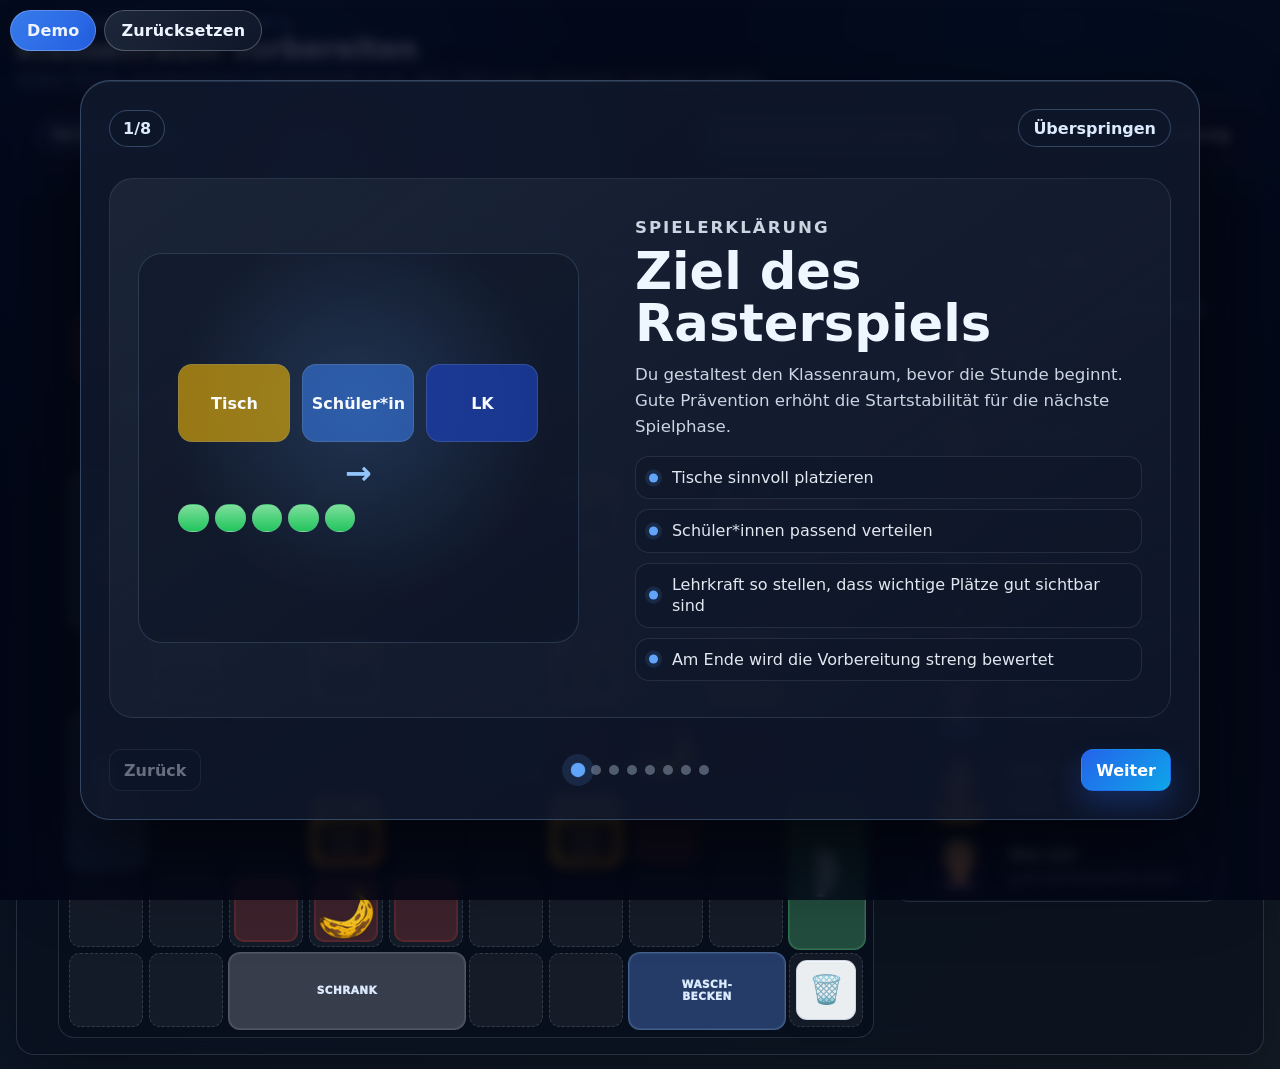
==== commit 790dad41: "add" ====
--- a/index.html
+++ b/index.html
@@ -94,8 +94,8 @@
               </div>
               <button type="button" id="evaluationNextBtn" class="stage-next-btn">Weiter</button>
             </section>
-            <section class="life-panel" aria-label="Lebensleiste der Unterrichtsstabilität">
-              <div class="life-panel-topline"><strong>Lebensleiste</strong><span id="animatedCurrentScore">Punkte aktuell: 0</span></div>
+            <section class="life-panel" aria-label="Unterrichtsstabilität">
+              <div class="life-panel-topline"><strong>Unterrichtsstabilität</strong><span id="animatedCurrentScore">Punkte aktuell: 0</span></div>
               <div id="lifeSegments" class="life-segments" aria-label="0 von 10 Stabilitätsbalken"></div>
               <div class="life-panel-footline"><span>Minimum 0 Balken · Maximum 10 Balken</span><span id="animatedFinalScore">Endwert: –</span></div>
             </section>
--- a/styles.css
+++ b/styles.css
@@ -5211,3 +5211,958 @@
     font-size: 0.92rem;
   }
 }
+
+
+/* ===== Version 7: Phase 3 restored and aligned with Schritt 1 board layout ===== */
+.scenarios-page .branch-shell {
+  grid-template-columns: 300px minmax(760px, max-content) 300px;
+  align-items: start;
+  justify-content: center;
+  gap: 18px;
+}
+
+.scenarios-page .branch-room-panel {
+  width: max-content;
+  max-width: calc(100vw - 660px);
+  overflow: visible;
+}
+
+.scenarios-page .branch-room-head {
+  text-align: center;
+  justify-content: center;
+}
+
+.branch-classroom-grid {
+  --branch-cell: var(--cell-size);
+  --branch-gap: 7px;
+  display: grid;
+  grid-template-columns: repeat(var(--branch-cols, 10), var(--branch-cell)) !important;
+  grid-template-rows: repeat(var(--branch-rows, 9), var(--branch-cell)) !important;
+  gap: var(--branch-gap) !important;
+  width: max-content;
+  min-width: max-content;
+  padding: 14px !important;
+  border-radius: 16px !important;
+  background: rgba(5, 12, 31, 0.95) !important;
+  border: 1px solid rgba(77, 103, 150, 0.38) !important;
+  box-shadow: inset 0 0 0 1px rgba(255,255,255,0.03) !important;
+}
+
+.branch-cell {
+  position: relative;
+  width: var(--branch-cell) !important;
+  height: var(--branch-cell) !important;
+  min-width: 0 !important;
+  min-height: 0 !important;
+  padding: 0 !important;
+  border: 1px dashed rgba(148, 163, 184, 0.28) !important;
+  border-radius: 12px !important;
+  background: rgba(15, 23, 42, 0.78) !important;
+  overflow: visible !important;
+  box-shadow: none !important;
+}
+
+.branch-cell:hover:not(:disabled) {
+  border-color: rgba(96, 165, 250, 0.56) !important;
+  background: rgba(30, 41, 59, 0.86) !important;
+}
+
+.branch-cell.branch-blocked {
+  border-color: transparent !important;
+  background: transparent !important;
+  overflow: visible !important;
+}
+
+.branch-cell.branch-blocked::after {
+  content: none !important;
+}
+
+.branch-block-label {
+  position: absolute !important;
+  left: 0 !important;
+  top: 0 !important;
+  z-index: 2 !important;
+  width: calc(var(--span-cols) * var(--branch-cell) + (var(--span-cols) - 1) * var(--branch-gap)) !important;
+  height: calc(var(--span-rows) * var(--branch-cell) + (var(--span-rows) - 1) * var(--branch-gap)) !important;
+  display: grid !important;
+  place-items: center !important;
+  border-radius: 12px !important;
+  text-align: center !important;
+  font-size: 0.62rem !important;
+  line-height: 1.05 !important;
+  color: rgba(226,232,240,0.95) !important;
+  font-weight: 950 !important;
+  text-transform: uppercase !important;
+  letter-spacing: 0.05em !important;
+  pointer-events: none !important;
+  border: 1px solid rgba(255,255,255,0.12) !important;
+}
+
+.branch-blocked-board .branch-block-label,
+.branch-block-label.branch-board {
+  background: linear-gradient(180deg, rgba(53, 83, 161, 0.98), rgba(39, 67, 133, 0.98)) !important;
+  border-color: rgba(147, 197, 253, 0.42) !important;
+}
+.branch-blocked-door .branch-block-label,
+.branch-block-label.branch-door {
+  background: linear-gradient(180deg, rgba(43, 78, 112, 0.96), rgba(36, 67, 96, 0.96)) !important;
+}
+.branch-blocked-window .branch-block-label,
+.branch-block-label.branch-window {
+  background: linear-gradient(180deg, rgba(42, 74, 106, 0.96), rgba(35, 63, 91, 0.96)) !important;
+}
+.branch-blocked-exit .branch-block-label,
+.branch-block-label.branch-exit {
+  background: linear-gradient(180deg, rgba(34, 91, 70, 0.96), rgba(28, 74, 58, 0.96)) !important;
+}
+.branch-blocked-cabinet .branch-block-label,
+.branch-block-label.branch-cabinet {
+  background: linear-gradient(180deg, rgba(60, 68, 84, 0.98), rgba(50, 58, 72, 0.98)) !important;
+}
+.branch-blocked-sink .branch-block-label,
+.branch-block-label.branch-sink {
+  background: linear-gradient(180deg, rgba(48, 82, 143, 0.98), rgba(38, 67, 119, 0.98)) !important;
+}
+
+.branch-block-label.side-label span,
+.branch-door span,
+.branch-exit span,
+.branch-window span {
+  writing-mode: vertical-rl !important;
+  transform: rotate(180deg) !important;
+}
+
+.branch-desk {
+  position: absolute !important;
+  inset: 0 !important;
+  width: 100% !important;
+  height: 100% !important;
+  z-index: 4 !important;
+  border-radius: 12px !important;
+  background: linear-gradient(180deg, rgba(245, 188, 42, 0.98), rgba(203, 139, 18, 0.98)) !important;
+  color: #1f2937 !important;
+  border: 2px solid rgba(244, 210, 110, 0.94) !important;
+  box-shadow: inset 0 -10px 16px rgba(125, 82, 8, 0.12), 0 6px 12px rgba(0, 0, 0, 0.20) !important;
+  display: flex !important;
+  align-items: center !important;
+  justify-content: center !important;
+  padding: 2px !important;
+  overflow: hidden !important;
+  pointer-events: none !important;
+}
+
+.branch-desk.has-student strong.sr-only,
+.branch-desk.has-student > strong:not(.incident-countdown-number) {
+  display: none !important;
+}
+
+.branch-desk.has-student .branch-student-avatar,
+.branch-student-avatar {
+  width: 95% !important;
+  height: 95% !important;
+  max-width: none !important;
+  max-height: none !important;
+  object-fit: contain !important;
+  object-position: center center !important;
+  display: block !important;
+}
+
+.branch-desk.incident-pulse {
+  animation: branchIncidentPulseClean 0.65s infinite alternate !important;
+  border-color: rgba(254, 202, 202, 0.98) !important;
+}
+
+@keyframes branchIncidentPulseClean {
+  from { box-shadow: inset 0 -10px 16px rgba(125, 82, 8, 0.12), 0 0 0 0 rgba(239, 68, 68, 0.18); }
+  to { box-shadow: inset 0 -10px 16px rgba(125, 82, 8, 0.12), 0 0 0 7px rgba(239, 68, 68, 0.18); }
+}
+
+.branch-desk .incident-countdown-number {
+  position: absolute !important;
+  inset: 0 !important;
+  display: grid !important;
+  place-items: center !important;
+  min-width: 0 !important;
+  height: auto !important;
+  border-radius: 12px !important;
+  background: rgba(220, 38, 38, 0.74) !important;
+  color: #fff !important;
+  font-size: 2rem !important;
+  line-height: 1 !important;
+  font-weight: 1000 !important;
+  text-shadow: 0 2px 8px rgba(60, 10, 10, 0.55) !important;
+  box-shadow: none !important;
+}
+
+.branch-teacher {
+  position: absolute !important;
+  inset: 10px !important;
+  z-index: 7 !important;
+  border-radius: 12px !important;
+  background: linear-gradient(180deg, #4367b9, #2c4f9b) !important;
+  color: #fff !important;
+  font-size: 0.76rem !important;
+  font-weight: 950 !important;
+  box-shadow: 0 10px 20px rgba(25, 56, 128, 0.35), 0 0 0 2px rgba(191, 219, 254, 0.22) !important;
+}
+
+.branch-object {
+  position: absolute !important;
+  inset: 0 !important;
+  z-index: 5 !important;
+  display: grid !important;
+  place-items: center !important;
+  border-radius: 12px !important;
+  border: 1px solid rgba(255,255,255,0.12) !important;
+  box-shadow: inset 0 1px 0 rgba(255,255,255,0.10), 0 6px 12px rgba(0,0,0,0.20) !important;
+  pointer-events: none !important;
+}
+
+.branch-object-icon {
+  display: grid !important;
+  place-items: center !important;
+  width: 100% !important;
+  height: 100% !important;
+  font-size: 2.35rem !important;
+  line-height: 1 !important;
+}
+
+.branch-object-trash {
+  background: linear-gradient(180deg, rgba(239, 68, 68, 0.98), rgba(153, 27, 27, 0.98)) !important;
+}
+
+.branch-object-broom {
+  background: linear-gradient(180deg, rgba(191, 219, 254, 0.98), rgba(96, 165, 250, 0.98)) !important;
+}
+
+.branch-object.active-cleaning {
+  transform: none !important;
+  box-shadow: 0 0 0 4px rgba(147, 197, 253, 0.28), inset 0 1px 0 rgba(255,255,255,0.12) !important;
+}
+
+.incident-countdown-badge {
+  display: none !important;
+}
+
+@media (max-width: 1500px) {
+  .scenarios-page .branch-shell {
+    grid-template-columns: 270px minmax(680px, 1fr) 280px;
+  }
+  .branch-classroom-grid { --branch-cell: 64px; }
+}
+
+@media (max-width: 1120px) {
+  .scenarios-page .branch-shell {
+    grid-template-columns: 1fr;
+  }
+  .scenarios-page .branch-room-panel {
+    max-width: 100%;
+    width: 100%;
+    overflow-x: auto;
+  }
+}
+
+/* ===== Version 9: bewegende Schüler im Verwaltungsspiel ===== */
+.branch-moving-student {
+  position: absolute;
+  inset: 3px;
+  z-index: 8;
+  display: grid;
+  place-items: center;
+  border-radius: 14px;
+  background: linear-gradient(180deg, rgba(250, 204, 21, 0.96), rgba(202, 138, 4, 0.96));
+  border: 2px solid rgba(254, 240, 138, 0.95);
+  box-shadow: 0 10px 20px rgba(113, 63, 18, 0.28), inset 0 1px 0 rgba(255,255,255,0.16);
+  pointer-events: none;
+}
+
+.branch-moving-student.wander-active {
+  animation: wanderStudentPulse 0.9s ease-in-out infinite;
+}
+
+.branch-moving-student-avatar {
+  width: 96%;
+  height: 96%;
+  max-width: none;
+  max-height: none;
+  object-fit: contain;
+  object-position: center center;
+  display: block;
+}
+
+@keyframes wanderStudentPulse {
+  0%, 100% { transform: scale(1); filter: brightness(1); }
+  50% { transform: scale(1.04); filter: brightness(1.12); }
+}
+
+.branch-desk.student-away {
+  opacity: 0.78;
+}
+
+.branch-desk.student-away strong {
+  display: block !important;
+  color: rgba(255,255,255,0.72);
+  font-size: 0.7rem;
+}
+
+
+/* ===== Version 10: feste Schülerbewegung alle 30 Sekunden, rot blinkende Bewegungskachel ===== */
+.branch-moving-student.wander-active {
+  background: linear-gradient(180deg, rgba(248, 113, 113, 0.98), rgba(185, 28, 28, 0.98)) !important;
+  border-color: rgba(254, 202, 202, 0.98) !important;
+  box-shadow: 0 0 0 3px rgba(239, 68, 68, 0.22), 0 12px 24px rgba(127, 29, 29, 0.42), inset 0 1px 0 rgba(255,255,255,0.18) !important;
+  animation: wanderStudentRedBlink 0.55s ease-in-out infinite !important;
+}
+
+@keyframes wanderStudentRedBlink {
+  0%, 100% {
+    transform: scale(1);
+    filter: brightness(1);
+  }
+  50% {
+    transform: scale(1.07);
+    filter: brightness(1.32) saturate(1.25);
+  }
+}
+
+
+/* ===== Version 11: Szenario-Spiel Feinschliff ===== */
+.branch-approach-arrow {
+  position: absolute;
+  inset: 7px;
+  z-index: 9;
+  display: grid;
+  place-items: center;
+  border-radius: 999px;
+  color: #111827;
+  background: radial-gradient(circle, rgba(253, 224, 71, 0.98), rgba(245, 158, 11, 0.94));
+  border: 2px solid rgba(255, 247, 153, 0.95);
+  font-size: 2rem;
+  font-weight: 1000;
+  line-height: 1;
+  box-shadow: 0 0 0 4px rgba(251, 191, 36, 0.22), 0 10px 24px rgba(146, 64, 14, 0.36);
+  pointer-events: none;
+  animation: branchApproachArrowPulse 0.75s ease-in-out infinite;
+}
+
+@keyframes branchApproachArrowPulse {
+  0%, 100% { transform: scale(1); filter: brightness(1); }
+  50% { transform: scale(1.08); filter: brightness(1.18); }
+}
+
+.branch-moving-student {
+  inset: 7px !important;
+  background: transparent !important;
+  border: 0 !important;
+  box-shadow: none !important;
+}
+
+.branch-moving-student.wander-active {
+  background: rgba(239, 68, 68, 0.24) !important;
+  border: 2px solid rgba(248, 113, 113, 0.92) !important;
+  box-shadow: 0 0 0 5px rgba(239, 68, 68, 0.18), 0 10px 24px rgba(127, 29, 29, 0.32) !important;
+}
+
+.branch-moving-student-avatar {
+  width: 100% !important;
+  height: 100% !important;
+  object-fit: contain !important;
+}
+
+.branch-desk.student-away strong {
+  display: none !important;
+}
+
+.branch-desk.student-away {
+  opacity: 1 !important;
+  background: linear-gradient(180deg, rgba(250, 204, 21, 0.96), rgba(217, 119, 6, 0.96)) !important;
+}
+
+
+/* Version 13: Müllbilder + Mülleimer-Drag-and-Drop */
+.room-object-icon,
+.branch-object-icon {
+  font-size: 1.65rem;
+  line-height: 1;
+}
+
+.room-object-bin,
+.branch-object-bin,
+.frozen-object-bin {
+  display: inline-flex;
+  align-items: center;
+  justify-content: center;
+}
+
+.room-object-trash,
+.branch-object-trash,
+.frozen-object-trash {
+  background: transparent !important;
+  border: 0 !important;
+  box-shadow: none !important;
+}
+
+.room-object-trash,
+.branch-object-trash {
+  cursor: grab;
+}
+
+.room-object-trash.dragging-trash,
+.branch-object-trash.dragging-trash {
+  opacity: 0.55;
+}
+
+.trash-visual-img {
+  display: block;
+  width: 100%;
+  height: 100%;
+  object-fit: contain;
+  pointer-events: none;
+  user-select: none;
+}
+
+.room-object-trash {
+  padding: 0 !important;
+  overflow: visible;
+}
+
+.room-object-trash .trash-visual-img {
+  width: 88%;
+  height: 88%;
+  margin: 6%;
+}
+
+.branch-object-trash {
+  padding: 0 !important;
+  overflow: visible;
+}
+
+.branch-object-trash .trash-visual-img {
+  width: 92%;
+  height: 92%;
+  margin: 4%;
+}
+
+.frozen-object-trash {
+  padding: 1px;
+}
+
+.frozen-object-trash .trash-visual-img {
+  width: 100%;
+  height: 100%;
+}
+
+.room-object-bin.trash-drop-ready,
+.branch-object-bin.trash-drop-ready {
+  outline: 3px solid rgba(34, 197, 94, 0.45);
+  outline-offset: 2px;
+  transform: scale(1.05);
+}
+
+/* Version 14: Müll strikt auf Kachelgröße begrenzen */
+.grid-cell > .room-object.room-object-trash,
+.grid-cell > .room-object.room-object-bin {
+  position: absolute !important;
+  inset: 6px !important;
+  width: auto !important;
+  height: auto !important;
+  min-width: 0 !important;
+  min-height: 0 !important;
+  max-width: calc(100% - 12px) !important;
+  max-height: calc(100% - 12px) !important;
+  box-sizing: border-box !important;
+}
+
+.grid-cell > .room-object.room-object-trash {
+  overflow: hidden !important;
+  padding: 0 !important;
+}
+
+.grid-cell > .room-object.room-object-trash .trash-visual-img,
+.grid-cell > .room-object.room-object-bin .trash-visual-img,
+.branch-cell > .branch-object.branch-object-trash .trash-visual-img,
+.frozen-object.frozen-object-trash .trash-visual-img {
+  display: block !important;
+  width: 100% !important;
+  height: 100% !important;
+  max-width: 100% !important;
+  max-height: 100% !important;
+  object-fit: contain !important;
+  object-position: center center !important;
+}
+
+.branch-cell > .branch-object.branch-object-trash,
+.branch-cell > .branch-object.branch-object-bin {
+  position: absolute !important;
+  inset: 6px !important;
+  width: auto !important;
+  height: auto !important;
+  min-width: 0 !important;
+  min-height: 0 !important;
+  max-width: calc(100% - 12px) !important;
+  max-height: calc(100% - 12px) !important;
+  box-sizing: border-box !important;
+  pointer-events: auto !important;
+}
+
+.branch-cell > .branch-object.branch-object-trash {
+  overflow: hidden !important;
+  padding: 0 !important;
+}
+
+.frozen-object.frozen-object-trash {
+  position: absolute !important;
+  inset: 2px !important;
+  width: auto !important;
+  height: auto !important;
+  overflow: hidden !important;
+  padding: 0 !important;
+  box-sizing: border-box !important;
+}
+
+
+/* Version 15: Liveverwaltung – Müll, Mülleimer und laufende Schüler korrigiert */
+.grid-cell > .room-object.room-object-bin,
+.branch-cell > .branch-object.branch-object-bin,
+.viz-trash .broom-home {
+  background: rgba(248, 250, 252, 0.95) !important;
+  border: 1px solid rgba(203, 213, 225, 0.95) !important;
+  box-shadow: inset 0 1px 0 rgba(255,255,255,0.70), 0 8px 16px rgba(15, 23, 42, 0.22) !important;
+  color: #334155 !important;
+}
+
+.grid-cell > .room-object.room-object-bin,
+.branch-cell > .branch-object.branch-object-bin {
+  border-radius: 11px !important;
+  display: grid !important;
+  place-items: center !important;
+}
+
+.grid-cell > .room-object.room-object-bin .room-object-icon,
+.branch-cell > .branch-object.branch-object-bin .branch-object-icon,
+.viz-trash .tutorial-bin-icon {
+  display: grid !important;
+  place-items: center !important;
+  width: 100% !important;
+  height: 100% !important;
+  font-size: 1.75rem !important;
+  line-height: 1 !important;
+}
+
+.branch-cell > .branch-object.branch-object-trash,
+.grid-cell > .room-object.room-object-trash {
+  background: transparent !important;
+  border: 0 !important;
+  box-shadow: none !important;
+}
+
+.branch-cell > .branch-object.branch-object-trash .trash-visual-img,
+.grid-cell > .room-object.room-object-trash .trash-visual-img,
+.frozen-object.frozen-object-trash .trash-visual-img {
+  width: 100% !important;
+  height: 100% !important;
+  object-fit: contain !important;
+}
+
+.branch-moving-student,
+.branch-moving-student.wander-active {
+  inset: 0 !important;
+  width: 100% !important;
+  height: 100% !important;
+  box-sizing: border-box !important;
+  border-radius: 12px !important;
+  display: grid !important;
+  place-items: center !important;
+  padding: 2px !important;
+  transform: none !important;
+}
+
+.branch-moving-student-avatar,
+.branch-moving-student.wander-active .branch-moving-student-avatar {
+  width: 95% !important;
+  height: 95% !important;
+  max-width: 95% !important;
+  max-height: 95% !important;
+  object-fit: contain !important;
+  transform: none !important;
+  filter: none !important;
+}
+
+.branch-moving-student.wander-active {
+  background: rgba(239, 68, 68, 0.20) !important;
+  border: 2px solid rgba(248, 113, 113, 0.92) !important;
+  box-shadow: inset 0 0 0 1px rgba(255,255,255,0.18), 0 0 0 4px rgba(239, 68, 68, 0.14) !important;
+  animation: wanderStudentRedFrameBlink 0.65s ease-in-out infinite !important;
+}
+
+@keyframes wanderStudentRedFrameBlink {
+  0%, 100% {
+    background: rgba(239, 68, 68, 0.16);
+    box-shadow: inset 0 0 0 1px rgba(255,255,255,0.16), 0 0 0 3px rgba(239, 68, 68, 0.12);
+  }
+  50% {
+    background: rgba(239, 68, 68, 0.30);
+    box-shadow: inset 0 0 0 1px rgba(255,255,255,0.22), 0 0 0 5px rgba(239, 68, 68, 0.18);
+  }
+}
+
+.viz-trash .trash-home {
+  background: rgba(127, 29, 29, 0.70) !important;
+  border-color: rgba(248, 113, 113, 0.50) !important;
+  display: grid !important;
+  place-items: center !important;
+  overflow: hidden !important;
+}
+
+.tutorial-trash-img {
+  width: 84% !important;
+  height: 84% !important;
+  object-fit: contain !important;
+  display: block !important;
+  pointer-events: none !important;
+  user-select: none !important;
+}
+
+.viz-trash .broom-home {
+  display: grid !important;
+  place-items: center !important;
+  overflow: hidden !important;
+}
+
+
+/* Version 16: laufende Schüler vollständig im roten Feld + kollisionsfreie Pfeile */
+.branch-moving-student,
+.branch-moving-student.wander-active {
+  inset: 4px !important;
+  width: auto !important;
+  height: auto !important;
+  max-width: calc(100% - 8px) !important;
+  max-height: calc(100% - 8px) !important;
+  overflow: hidden !important;
+  border-radius: 13px !important;
+  box-sizing: border-box !important;
+  display: grid !important;
+  place-items: center !important;
+  padding: 3px !important;
+  transform: none !important;
+}
+
+.branch-moving-student-avatar,
+.branch-moving-student.wander-active .branch-moving-student-avatar {
+  display: block !important;
+  width: 86% !important;
+  height: 86% !important;
+  max-width: 86% !important;
+  max-height: 86% !important;
+  object-fit: contain !important;
+  object-position: center center !important;
+  transform: none !important;
+  filter: none !important;
+}
+
+.branch-moving-student.wander-active {
+  background: rgba(239, 68, 68, 0.22) !important;
+  border: 2px solid rgba(248, 113, 113, 0.95) !important;
+  box-shadow: inset 0 0 0 1px rgba(255,255,255,0.20), 0 0 0 3px rgba(239, 68, 68, 0.14) !important;
+  animation: wanderStudentContainedFramePulse 0.68s ease-in-out infinite !important;
+}
+
+@keyframes wanderStudentContainedFramePulse {
+  0%, 100% {
+    background: rgba(239, 68, 68, 0.18);
+    box-shadow: inset 0 0 0 1px rgba(255,255,255,0.18), 0 0 0 2px rgba(239, 68, 68, 0.10);
+  }
+  50% {
+    background: rgba(239, 68, 68, 0.32);
+    box-shadow: inset 0 0 0 1px rgba(255,255,255,0.24), 0 0 0 5px rgba(239, 68, 68, 0.18);
+  }
+}
+
+/* ===== Version 18: Phase 3 layout, controls and tutorial refresh ===== */
+.phase3-topbar {
+  width: min(1560px, calc(100vw - 32px));
+  margin: 0 auto 18px;
+}
+
+.phase3-header-copy h1 {
+  margin: 0 0 6px;
+  font-size: clamp(1.7rem, 3vw, 2.7rem);
+}
+
+.phase3-shell {
+  align-items: stretch !important;
+  grid-template-columns: 280px minmax(760px, max-content) 320px !important;
+}
+
+.phase3-left-panel,
+.phase3-room-panel,
+.phase3-right-panel {
+  height: 100%;
+  box-sizing: border-box;
+}
+
+.phase3-left-panel,
+.phase3-right-panel,
+.phase3-room-panel {
+  display: flex;
+  flex-direction: column;
+}
+
+.phase3-left-panel,
+.phase3-right-panel {
+  gap: 14px;
+}
+
+.phase3-left-panel,
+.phase3-right-panel {
+  padding: 18px 19px;
+}
+
+.phase3-room-panel {
+  padding: 18px;
+}
+
+.teacher-image-only {
+  padding: 0 !important;
+  background: transparent !important;
+  border: none !important;
+  box-shadow: none !important;
+}
+
+.teacher-image-only .teacher-mood-frame {
+  min-height: 0 !important;
+  padding: 12px;
+  border-radius: 22px;
+  background: rgba(15, 23, 42, 0.54);
+  border: 1px solid rgba(148, 163, 184, 0.18);
+  box-shadow: inset 0 1px 0 rgba(255,255,255,0.04);
+}
+
+.teacher-image-only img {
+  display: block;
+  width: 100%;
+  height: auto;
+  max-height: 300px;
+  object-fit: contain;
+}
+
+.phase3-stability-card {
+  padding: 10px 12px;
+}
+
+.phase3-stability-card .branch-life-segments {
+  margin: 0;
+}
+
+.phase3-left-panel .scoreboard-card,
+.phase3-left-panel .score-events-card,
+.phase3-left-panel .phase3-stability-card {
+  background: rgba(15, 23, 42, 0.54);
+}
+
+.score-events-card--plain {
+  flex: 1 1 auto;
+  min-height: 0;
+}
+
+.score-events-card--plain .score-event-list {
+  max-height: none;
+  overflow: auto;
+}
+
+.phase3-room-head {
+  justify-content: center !important;
+  text-align: center;
+}
+
+.phase3-room-head h2 {
+  margin: 0 0 8px;
+  font-size: clamp(1.8rem, 3vw, 2.4rem);
+}
+
+.phase3-right-panel {
+  padding-left: 19px;
+  padding-right: 19px;
+}
+
+.phase3-help-head h2,
+.phase3-history-head h2 {
+  margin: 0;
+}
+
+.phase3-help-head {
+  margin-bottom: 4px;
+}
+
+.phase3-right-panel .branch-event-cards {
+  min-height: 282px;
+  align-content: start;
+}
+
+.phase3-right-panel .branch-log {
+  flex: 1 1 auto;
+  min-height: 0;
+  overflow: auto;
+}
+
+.phase3-actions {
+  gap: 10px;
+}
+
+.phase3-actions .ghost-btn,
+.phase3-actions .primary-btn {
+  white-space: nowrap;
+}
+
+.branch-log-entry {
+  margin-bottom: 8px;
+}
+
+.tutorial-slide-card--phase3 {
+  grid-template-columns: minmax(320px, 0.95fr) minmax(0, 1.05fr);
+  min-height: 510px;
+}
+
+.tutorial-visual--phase3 {
+  width: 100%;
+}
+
+.branch-tutorial-overview-card {
+  display: grid;
+  grid-template-columns: auto 1fr;
+  gap: 16px;
+  align-items: center;
+  padding: 24px;
+  border-radius: 24px;
+  background: linear-gradient(145deg, rgba(37, 99, 235, 0.20), rgba(15, 23, 42, 0.56));
+  border: 1px solid rgba(147, 197, 253, 0.24);
+}
+
+.branch-tutorial-overview-card strong {
+  display: block;
+  margin-bottom: 8px;
+  color: #eff6ff;
+  font-size: 1.3rem;
+}
+
+.branch-tutorial-overview-card p {
+  margin: 0;
+}
+
+.branch-tutorial-overview-icon {
+  width: 72px;
+  height: 72px;
+  border-radius: 20px;
+  display: grid;
+  place-items: center;
+  background: linear-gradient(180deg, #60a5fa, #2563eb);
+  color: #fff;
+  font-size: 1.35rem;
+  font-weight: 900;
+  box-shadow: 0 16px 30px rgba(37, 99, 235, 0.24);
+}
+
+.branch-tutorial-figure,
+.branch-tutorial-image {
+  margin: 0;
+  width: 100%;
+}
+
+.branch-tutorial-image,
+.branch-tutorial-figure {
+  position: relative;
+  border-radius: 22px;
+  overflow: hidden;
+  background: rgba(2, 6, 23, 0.38);
+  border: 1px solid rgba(148, 163, 184, 0.14);
+}
+
+.branch-tutorial-figure img,
+.branch-tutorial-image img {
+  display: block;
+  width: 100%;
+  height: auto;
+}
+
+.branch-tutorial-dual {
+  display: grid;
+  gap: 14px;
+}
+
+.branch-tutorial-figure figcaption {
+  padding: 10px 12px;
+  color: #dbeafe;
+  font-size: 0.92rem;
+  line-height: 1.35;
+}
+
+.branch-tutorial-image--annotated {
+  overflow: visible;
+}
+
+.branch-tutorial-arrow {
+  position: absolute;
+  left: 23%;
+  top: 35%;
+  width: 42%;
+  height: 6px;
+  border-radius: 999px;
+  background: linear-gradient(90deg, rgba(239, 68, 68, 0.96), rgba(220, 38, 38, 0.96));
+  transform: rotate(17deg);
+  transform-origin: left center;
+  box-shadow: 0 0 12px rgba(239, 68, 68, 0.34);
+}
+
+.branch-tutorial-arrow::after {
+  content: '';
+  position: absolute;
+  right: -4px;
+  top: 50%;
+  width: 18px;
+  height: 18px;
+  border-top: 6px solid rgba(220, 38, 38, 0.98);
+  border-right: 6px solid rgba(220, 38, 38, 0.98);
+  transform: translateY(-50%) rotate(45deg);
+}
+
+.branch-tutorial-arrow::before {
+  content: '';
+  position: absolute;
+  left: -6px;
+  top: 50%;
+  width: 14px;
+  height: 14px;
+  transform: translateY(-50%);
+  border-radius: 999px;
+  background: rgba(239, 68, 68, 0.98);
+}
+
+@media (max-width: 1420px) {
+  .phase3-shell {
+    grid-template-columns: 1fr !important;
+  }
+
+  .phase3-room-panel {
+    order: 1;
+    width: 100%;
+    max-width: 100% !important;
+  }
+
+  .phase3-left-panel {
+    order: 2;
+  }
+
+  .phase3-right-panel {
+    order: 3;
+  }
+}
+
+@media (max-width: 980px) {
+  .tutorial-slide-card--phase3 {
+    grid-template-columns: 1fr;
+  }
+
+  .phase3-topbar {
+    width: calc(100vw - 24px);
+  }
+}
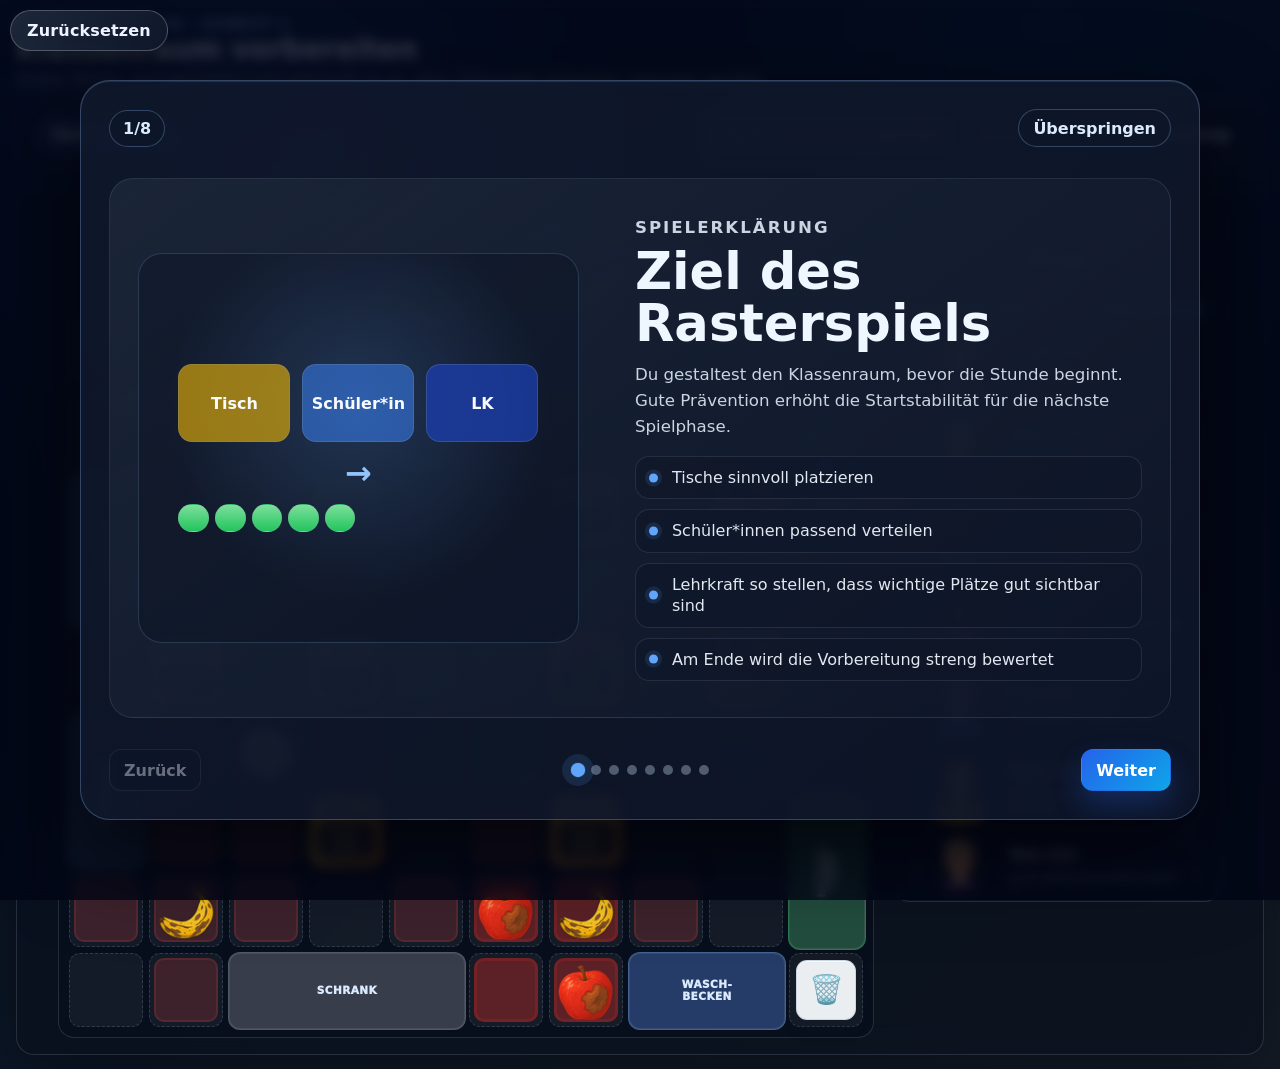
==== commit 632fa39c: "add" ====
--- a/index.html
+++ b/index.html
@@ -8,7 +8,6 @@
 </head>
 <body>
   <div class="page-utility-bar" style="position:fixed;top:10px;left:10px;z-index:10000;display:flex;gap:8px;flex-wrap:wrap;">
-    <button type="button" id="utilityDemoBtn" class="utility-btn utility-btn-demo">Demo</button>
     <button type="button" id="utilityResetBtn" class="utility-btn utility-btn-reset">Zurücksetzen</button>
   </div>
 
--- a/styles.css
+++ b/styles.css
@@ -5191,9 +5191,6 @@
   border-color: rgba(255, 255, 255, 0.42);
 }
 
-.utility-btn-demo {
-  background: linear-gradient(135deg, rgba(59, 130, 246, 0.95), rgba(37, 99, 235, 0.95));
-}
 
 .utility-btn-reset {
   background: linear-gradient(135deg, rgba(30, 41, 59, 0.96), rgba(15, 23, 42, 0.96));
@@ -6166,3 +6163,383 @@
     width: calc(100vw - 24px);
   }
 }
+
+/* ===== Version 19: Phase 3 scroll limits, seated-only target cues and tutorial image sizing ===== */
+@media (min-width: 1421px) {
+  .phase3-shell {
+    align-items: start !important;
+  }
+
+  .phase3-left-panel,
+  .phase3-right-panel {
+    height: var(--phase3-panel-height, auto) !important;
+    max-height: var(--phase3-panel-height, none) !important;
+    overflow: hidden !important;
+    min-height: 0 !important;
+  }
+
+  .phase3-left-panel .score-events-card,
+  .phase3-right-panel .branch-log {
+    min-height: 0 !important;
+  }
+
+  .phase3-left-panel .score-event-list,
+  .phase3-right-panel .branch-log {
+    overflow-y: auto !important;
+    overscroll-behavior: contain;
+  }
+}
+
+.phase3-left-panel,
+.phase3-right-panel {
+  min-height: 0 !important;
+}
+
+.phase3-left-panel .scoreboard-card,
+.phase3-left-panel .score-events-card,
+.phase3-right-panel .branch-event-cards,
+.phase3-right-panel .branch-log {
+  flex-shrink: 1;
+}
+
+.phase3-left-panel .score-event-list {
+  min-height: 0;
+  overflow-y: auto !important;
+}
+
+.branch-tutorial-figure,
+.branch-tutorial-image {
+  display: grid;
+  place-items: center;
+  min-height: 0;
+  padding: 12px;
+}
+
+.branch-tutorial-figure img,
+.branch-tutorial-image img {
+  width: auto !important;
+  height: auto !important;
+  max-width: 100% !important;
+  max-height: min(430px, 52vh) !important;
+  margin: 0 auto;
+  object-fit: contain !important;
+}
+
+.branch-tutorial-dual {
+  align-content: center;
+}
+
+.branch-tutorial-dual .branch-tutorial-figure {
+  padding: 10px;
+}
+
+.branch-tutorial-dual .branch-tutorial-figure img {
+  max-height: min(210px, 25vh) !important;
+}
+
+.branch-tutorial-figure figcaption {
+  width: 100%;
+  box-sizing: border-box;
+  text-align: center;
+}
+
+.branch-tutorial-image--annotated img {
+  max-height: min(390px, 48vh) !important;
+}
+
+.branch-tutorial-arrow {
+  left: 18%;
+  top: 38%;
+  width: 38%;
+}
+
+
+/* ===== Version 20: stabile Zielkreise, robuste Drop-Ziele, ruhigere Anleitung ===== */
+.branch-approach-arrow {
+  animation: none !important;
+  transform: none !important;
+  filter: none !important;
+}
+
+.branch-cell.branch-bin-drop-cell,
+.branch-cell.trash-drop-ready {
+  outline: 3px solid rgba(34, 197, 94, 0.44);
+  outline-offset: 2px;
+}
+
+.tutorial-slide-card--phase3 {
+  background: transparent !important;
+  border: 0 !important;
+  box-shadow: none !important;
+  padding: 0 !important;
+  gap: clamp(18px, 3vw, 34px) !important;
+  align-items: center !important;
+}
+
+.tutorial-visual--phase3 {
+  display: flex !important;
+  align-items: center !important;
+  justify-content: center !important;
+}
+
+.branch-tutorial-image,
+.branch-tutorial-figure {
+  width: auto !important;
+  max-width: 100% !important;
+  margin: 0 auto !important;
+  background: rgba(15, 23, 42, 0.56) !important;
+  border: 1px solid rgba(147, 197, 253, 0.18) !important;
+  box-shadow: 0 18px 42px rgba(2, 6, 23, 0.34) !important;
+}
+
+.branch-tutorial-figure img,
+.branch-tutorial-image img {
+  width: auto !important;
+  height: auto !important;
+  max-width: min(100%, 520px) !important;
+  max-height: min(58vh, 520px) !important;
+  object-fit: contain !important;
+  image-rendering: auto !important;
+}
+
+.branch-tutorial-dual {
+  grid-template-columns: 1fr !important;
+  align-items: center !important;
+  justify-items: center !important;
+}
+
+.branch-tutorial-dual .branch-tutorial-figure img {
+  max-height: min(28vh, 260px) !important;
+}
+
+.branch-tutorial-overview-card {
+  width: min(100%, 520px) !important;
+  margin-inline: auto !important;
+}
+
+
+/* ===== Version 21: Schritt 2 Feinschliff ===== */
+.rules-page .page-utility-bar #utilityDemoBtn {
+  display: none !important;
+}
+
+.rules-shell.rules-shell-v4 {
+  align-items: stretch;
+}
+
+.rules-main.compact-rules-main {
+  display: flex;
+  flex-direction: column;
+}
+
+.rules-main.compact-rules-main .rule-lists {
+  flex: 1 1 auto;
+  min-height: 0;
+}
+
+.rules-main.compact-rules-main .rule-list-card {
+  min-height: 0;
+}
+
+.rules-main.compact-rules-main .accepted-list .rule-dropzone,
+.rules-main.compact-rules-main .rejected-list .rule-dropzone,
+.rules-main.compact-rules-main .pending-list .rule-dropzone {
+  flex: 1 1 auto;
+  height: auto;
+  min-height: 0;
+  max-height: calc(100vh - 430px);
+  overflow-y: auto;
+}
+
+.rule-item .rule-item-text,
+.rule-item strong {
+  font-weight: 400 !important;
+  line-height: 1.28;
+}
+
+.rule-mini-hint {
+  font-weight: 400 !important;
+}
+
+.rules-status-bar-clean {
+  justify-content: flex-end;
+  margin-top: 10px;
+  padding: 0;
+  background: transparent !important;
+  border: 0 !important;
+  box-shadow: none !important;
+}
+
+.rules-status-bar-clean .rules-status {
+  display: none !important;
+}
+
+.rules-stability-panel {
+  display: flex;
+  justify-content: space-between;
+  gap: 14px;
+  align-items: center;
+  margin: -4px 0 14px;
+  padding: 13px 15px;
+  border-radius: 18px;
+  background: linear-gradient(135deg, rgba(34, 197, 94, 0.14), rgba(37, 99, 235, 0.12));
+  border: 1px solid rgba(147, 197, 253, 0.22);
+}
+
+.rules-stability-panel span {
+  display: block;
+  color: rgba(191, 219, 254, 0.78);
+  font-size: 0.72rem;
+  text-transform: uppercase;
+  letter-spacing: 0.08em;
+  font-weight: 850;
+}
+
+.rules-stability-panel strong {
+  display: block;
+  color: #f8fafc;
+  font-size: 1.2rem;
+  margin-top: 3px;
+}
+
+.rules-stability-panel p {
+  margin: 0;
+  color: rgba(226, 232, 240, 0.84);
+  line-height: 1.35;
+  font-size: 0.88rem;
+  text-align: right;
+}
+
+.rules-left.rules-left-v4 .frozen-grid {
+  --frozen-cell: 34px !important;
+  --frozen-gap: 5px;
+  gap: var(--frozen-gap) !important;
+  padding: 12px !important;
+  overflow: visible !important;
+  max-width: none !important;
+  background: rgba(5, 12, 31, 0.95) !important;
+  border-color: rgba(77, 103, 150, 0.38) !important;
+  border-radius: 18px !important;
+  box-shadow: inset 0 0 0 1px rgba(255,255,255,0.03) !important;
+}
+
+.rules-left.rules-left-v4 .frozen-cell {
+  width: var(--frozen-cell) !important;
+  height: var(--frozen-cell) !important;
+  border-radius: 9px !important;
+  background: rgba(15, 23, 42, 0.78) !important;
+  border: 1px dashed rgba(148, 163, 184, 0.28) !important;
+  overflow: visible !important;
+}
+
+.rules-left.rules-left-v4 .frozen-blocked-label {
+  top: -1px !important;
+  left: -1px !important;
+  width: calc(var(--frozen-span-cols) * var(--frozen-cell) + (var(--frozen-span-cols) - 1) * var(--frozen-gap) + 2px) !important;
+  height: calc(var(--frozen-span-rows) * var(--frozen-cell) + (var(--frozen-span-rows) - 1) * var(--frozen-gap) + 2px) !important;
+  border-radius: 10px !important;
+  font-size: 0.47rem !important;
+  line-height: 0.98 !important;
+  letter-spacing: 0.04em !important;
+  z-index: 3 !important;
+}
+
+.rules-left.rules-left-v4 .frozen-blocked-label.side-label span {
+  writing-mode: vertical-rl !important;
+  transform: rotate(180deg) !important;
+  white-space: normal !important;
+}
+
+.rules-left.rules-left-v4 .frozen-desk {
+  inset: 1px !important;
+  border-radius: 10px !important;
+  background: linear-gradient(180deg, rgba(245, 188, 42, 0.98), rgba(203, 139, 18, 0.98)) !important;
+  border: 2px solid rgba(244, 210, 110, 0.94) !important;
+  overflow: hidden !important;
+}
+
+.rules-left.rules-left-v4 .frozen-teacher {
+  inset: 6px !important;
+  border-radius: 8px !important;
+  background: linear-gradient(180deg, #4367b9, #2c4f9b) !important;
+  color: #fff !important;
+  border: 1px solid rgba(191, 219, 254, 0.42) !important;
+}
+
+.rules-left.rules-left-v4 .frozen-object {
+  inset: 1px !important;
+  border-radius: 10px !important;
+  z-index: 5 !important;
+}
+
+.rules-left.rules-left-v4 .frozen-object-bin {
+  background: rgba(255,255,255,0.94) !important;
+  border: 1px solid rgba(148, 163, 184, 0.28) !important;
+}
+
+.rules-tutorial-book {
+  width: min(880px, 94vw);
+  min-height: auto;
+}
+
+.rules-tutorial-card {
+  min-height: 360px;
+  grid-template-columns: minmax(280px, 0.9fr) minmax(0, 1.1fr);
+  background: transparent;
+  border: 0;
+  padding: 6px 0 0;
+}
+
+.rules-tutorial-visual {
+  display: grid;
+  grid-template-columns: 1fr auto 1fr;
+  gap: 14px;
+  align-items: center;
+}
+
+.rules-tutorial-mini-card {
+  min-height: 130px;
+  display: grid;
+  place-items: center;
+  padding: 18px;
+  border-radius: 22px;
+  text-align: center;
+  color: #f8fafc;
+  line-height: 1.25;
+  border: 1px solid rgba(147, 197, 253, 0.22);
+}
+
+.rules-tutorial-mini-card small {
+  display: block;
+  margin-top: 7px;
+  color: rgba(226, 232, 240, 0.78);
+  font-size: 0.8rem;
+  font-weight: 400;
+}
+
+.rules-tutorial-student {
+  background: rgba(30, 41, 59, 0.78);
+}
+
+.rules-tutorial-rule {
+  background: rgba(22, 101, 52, 0.52);
+}
+
+.rules-tutorial-arrow {
+  color: #93c5fd;
+  font-size: 2rem;
+  font-weight: 900;
+}
+
+@media (max-width: 900px) {
+  .rules-tutorial-card {
+    grid-template-columns: 1fr;
+  }
+  .rules-stability-panel {
+    display: grid;
+    text-align: left;
+  }
+  .rules-stability-panel p {
+    text-align: left;
+  }
+}
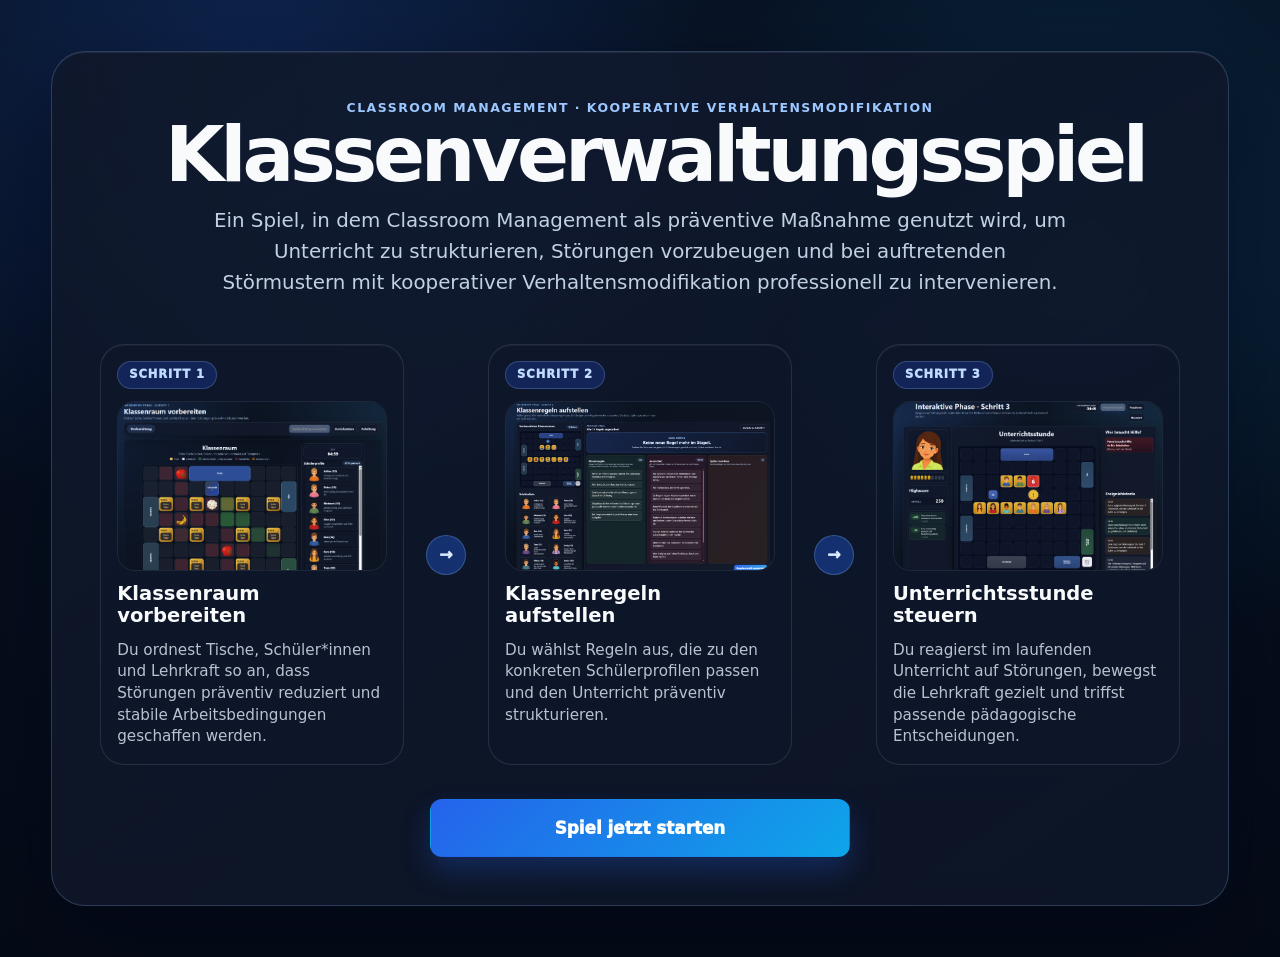
==== commit 38713b6e: "add" ====
--- a/index.html
+++ b/index.html
@@ -3,146 +3,49 @@
 <head>
   <meta charset="utf-8" />
   <meta name="viewport" content="width=device-width, initial-scale=1" />
-  <title>Klassenraum vorbereiten | Classroom-Management-Spiel</title>
+  <title>Klassenverwaltungsspiel | Classroom-Management-Spiel</title>
   <link rel="stylesheet" href="styles.css" />
 </head>
-<body>
-  <div class="page-utility-bar" style="position:fixed;top:10px;left:10px;z-index:10000;display:flex;gap:8px;flex-wrap:wrap;">
-    <button type="button" id="utilityResetBtn" class="utility-btn utility-btn-reset">Zurücksetzen</button>
-  </div>
-
-  <header class="topbar compact-topbar">
-    <div>
-      <p class="eyebrow">Interaktive Phase · Schritt 1</p>
-      <h1>Klassenraum vorbereiten</h1>
-      <p class="subtitle">Ordne Tische, Schüler*innen und Lehrkraft so an, dass Störungen präventiv reduziert werden.</p>
-    </div>
-  </header>
-
-  <main class="app-shell single-column">
-    <section class="workspace" aria-label="Klassenraum">
-      <div class="controls panel compact-controls">
-        <button type="button" id="prepStepBtn" class="prep-chip active" aria-current="step">Vorbereitung</button>
-        <div class="button-stack">
-          <div class="button-row">
-            <button type="button" id="evaluateBtn" class="primary-btn" disabled>Vorbereitung auswerten</button>
-            <button type="button" id="resetBtn" class="ghost-btn">Zurücksetzen</button>
-            <button type="button" id="showTutorialBtn" class="ghost-btn">Anleitung</button>
-          </div>
-        </div>
+<body class="landing-page">
+  <main class="landing-shell" aria-label="Startseite des Klassenverwaltungsspiels">
+    <section class="landing-hero-card panel">
+      <div class="landing-copy">
+        <p class="eyebrow">Classroom Management · kooperative Verhaltensmodifikation</p>
+        <h1>Klassenverwaltungsspiel</h1>
+        <p class="landing-intro">Ein Spiel, in dem Classroom Management als präventive Maßnahme genutzt wird, um Unterricht zu strukturieren, Störungen vorzubeugen und bei auftretenden Störmustern mit kooperativer Verhaltensmodifikation professionell zu intervenieren.</p>
       </div>
 
-      <div class="room-wrap panel">
-        <div class="play-area">
-          <div class="play-stage">
-            <div class="room-header centered-room-header">
-              <div class="room-title-block">
-                <h2>Klassenraum</h2>
-                <p>Ziehe Tische in freie Felder und ziehe Schüler*innen auf Tischplätze.</p>
-              </div>
-              <div class="legend" aria-label="Legende">
-                <span><i class="legend-desk"></i> Tisch</span>
-                <span><i class="legend-teacher"></i> Lehrkraft</span>
-                <span><i class="legend-vision"></i> Sichtbereich / Präsenzzone</span>
-                <span><i class="legend-risk"></i> Störrisiko</span>
-                <span><i class="legend-neutral"></i> neutralisiert</span>
-              </div>
-            </div>
-            <div id="classroomGrid" class="classroom-grid" aria-label="Raster des Klassenraums"></div>
-          </div>
-          <section class="embedded-students" aria-label="Schülerprofile">
-            <div class="prep-timer prep-timer-panel" aria-live="polite"><span class="timer-label">Zeit</span><strong id="prepTimerValue">05:00</strong></div>
-            <div class="section-title-row">
-              <h2>Schülerprofile</h2>
-              <span id="placedCounter" class="pill">0/10 platziert</span>
-            </div>
-            <div id="studentPalette" class="student-palette compact-student-palette"></div>
-          </section>
-        </div>
+      <div class="landing-flow" aria-label="Ablauf der drei Spielphasen">
+        <article class="landing-step-card">
+          <span class="landing-step-label">Schritt 1</span>
+          <div class="landing-image-frame"><img src="assets/landing/step1.png" alt="Klassenraum vorbereiten" /></div>
+          <h2>Klassenraum vorbereiten</h2>
+          <p>Du ordnest Tische, Schüler*innen und Lehrkraft so an, dass Störungen präventiv reduziert und stabile Arbeitsbedingungen geschaffen werden.</p>
+        </article>
 
-        <div id="teacherDirectionPopover" class="teacher-direction-popover" hidden>
-          <p>Blickrichtung wählen</p>
-          <div class="direction-tools popover-direction-tools" aria-label="Blickrichtung wählen">
-            <button type="button" class="dir-btn" data-dir="up" aria-label="Blickrichtung nach oben">↑</button>
-            <button type="button" class="dir-btn" data-dir="left" aria-label="Blickrichtung nach links">←</button>
-            <button type="button" class="dir-btn active" data-dir="down" aria-label="Blickrichtung nach unten">↓</button>
-            <button type="button" class="dir-btn" data-dir="right" aria-label="Blickrichtung nach rechts">→</button>
-          </div>
-        </div>
-        <div id="studentHoverCard" class="student-hover-card" hidden></div>
+        <div class="landing-arrow" aria-hidden="true">→</div>
 
-        <div id="evaluationOverlay" class="evaluation-overlay" hidden aria-live="polite">
-          <div class="evaluation-card evaluation-card-game" role="dialog" aria-modal="true" aria-labelledby="evaluationTitle">
-            <div class="evaluation-head evaluation-head-compact">
-              <div>
-                <p class="eyebrow">Auswertung der Vorbereitung</p>
-                <h2 id="evaluationTitle">Startstabilität wird berechnet</h2>
-              </div>
-              <button type="button" id="overlayCloseBtn" class="overlay-close" aria-label="Auswertung schließen">×</button>
-            </div>
-            <section class="evaluation-stage" aria-live="polite">
-              <div id="evaluationSlide" class="evaluation-slide">
-                <div class="step-meta">
-                  <span id="evaluationStepCounter">Schritt 0/0</span>
-                  <span id="evaluationStepDelta" class="step-delta neutral">0</span>
-                </div>
-                <div class="evaluation-message">
-                  <h3 id="evaluationCurrentText">Berechnung startet …</h3>
-                  <p id="evaluationCurrentDetail">Die einzelnen Entscheidungen werden nacheinander bewertet.</p>
-                </div>
-              </div>
-              <button type="button" id="evaluationNextBtn" class="stage-next-btn">Weiter</button>
-            </section>
-            <section class="life-panel" aria-label="Unterrichtsstabilität">
-              <div class="life-panel-topline"><strong>Unterrichtsstabilität</strong><span id="animatedCurrentScore">Punkte aktuell: 0</span></div>
-              <div id="lifeSegments" class="life-segments" aria-label="0 von 10 Stabilitätsbalken"></div>
-              <div class="life-panel-footline"><span>Minimum 0 Balken · Maximum 10 Balken</span><span id="animatedFinalScore">Endwert: –</span></div>
-            </section>
-            <section id="evaluationActionArea" class="evaluation-action-area" hidden>
-              <h3 id="evaluationOutcomeTitle">Auswertung abgeschlossen</h3>
-              <p id="evaluationOutcomeMessage"></p>
-              <div class="evaluation-action-buttons">
-                <button type="button" id="step2Btn" class="primary-btn">Weiter zu Schritt 2: Klassenregeln aufstellen</button>
-                <button type="button" id="newAttemptBtn" class="ghost-btn" hidden>Neuer Versuch</button>
-              </div>
-            </section>
-          </div>
-        </div>
-        </div>
+        <article class="landing-step-card">
+          <span class="landing-step-label">Schritt 2</span>
+          <div class="landing-image-frame"><img src="assets/landing/step2.png" alt="Klassenregeln aufstellen" /></div>
+          <h2>Klassenregeln aufstellen</h2>
+          <p>Du wählst Regeln aus, die zu den konkreten Schülerprofilen passen und den Unterricht präventiv strukturieren.</p>
+        </article>
+
+        <div class="landing-arrow" aria-hidden="true">→</div>
+
+        <article class="landing-step-card">
+          <span class="landing-step-label">Schritt 3</span>
+          <div class="landing-image-frame"><img src="assets/landing/step3.png" alt="Unterrichtsstunde spielen" /></div>
+          <h2>Unterrichtsstunde steuern</h2>
+          <p>Du reagierst im laufenden Unterricht auf Störungen, bewegst die Lehrkraft gezielt und triffst passende pädagogische Entscheidungen.</p>
+        </article>
+      </div>
+
+      <div class="landing-actions">
+        <a class="primary-btn landing-start-btn" href="step1.html">Spiel jetzt starten</a>
+      </div>
     </section>
   </main>
-
-
-  <div id="tutorialOverlay" class="tutorial-overlay" aria-live="polite" aria-modal="true" role="dialog" aria-labelledby="tutorialTitle">
-    <div class="tutorial-backdrop"></div>
-    <article class="tutorial-book" role="document">
-      <div class="tutorial-topline"><span id="tutorialProgress" class="tutorial-progress-pill">1/8</span><button type="button" id="tutorialSkipBtn" class="tutorial-skip">Überspringen</button></div>
-      <div class="tutorial-viewport">
-        <section id="tutorialSlide" class="tutorial-slide-card">
-          <div id="tutorialVisual" class="tutorial-visual" aria-hidden="true"></div>
-          <div class="tutorial-content">
-            <p class="eyebrow">Spielerklärung</p>
-            <h2 id="tutorialTitle">Klassenraum vorbereiten</h2>
-            <p id="tutorialText">Du gestaltest den Raum, bevor die Stunde beginnt. Gute Prävention erhöht die Startstabilität.</p>
-            <ul id="tutorialList" class="tutorial-list"></ul>
-          </div>
-        </section>
-      </div>
-      <div class="tutorial-controls"><button type="button" id="tutorialPrevBtn" class="ghost-btn">Zurück</button><div id="tutorialDots" class="tutorial-dots" aria-label="Fortschritt der Spielerklärung"></div><button type="button" id="tutorialNextBtn" class="primary-btn">Weiter</button></div>
-    </article>
-  </div>
-
-  <div id="startGateOverlay" class="start-gate-overlay" hidden aria-modal="true" role="dialog" aria-labelledby="startGateTitle">
-    <div class="tutorial-backdrop"></div>
-    <article class="start-gate-card">
-      <p class="eyebrow">Vor dem Spielstart</p>
-      <h2 id="startGateTitle">Der Unterricht beginnt in fünf Minuten.</h2>
-      <p>Nutze diese Zeit, um den Klassenraum vorzubereiten: Tische sinnvoll platzieren, Schüler*innen passend setzen, Müll entfernen und den Sichtbereich der Lehrkraft beachten.</p>
-      <ul><li>Alle 10 Schüler*innen müssen einen Platz erhalten.</li><li>Störanfällige Schüler*innen sollten möglichst gut sichtbar sitzen.</li><li>Stabilisierende Nachbarschaften können Risiken ausgleichen.</li></ul>
-      <button type="button" id="startGameBtn" class="primary-btn">Spiel starten</button>
-    </article>
-  </div>
-
-  <script src="script.js"></script>
 </body>
 </html>
--- a/styles.css
+++ b/styles.css
@@ -6543,3 +6543,999 @@
     text-align: left;
   }
 }
+
+
+/* ===== Version 22: Schritt-2-Anleitung klickbar und bedienbar ===== */
+.rules-tutorial-overlay {
+  overflow: auto;
+}
+
+.rules-tutorial-overlay .tutorial-backdrop {
+  pointer-events: none;
+}
+
+.rules-tutorial-book {
+  position: relative;
+  z-index: 2;
+  max-height: calc(100vh - 32px);
+  overflow: auto;
+  pointer-events: auto;
+}
+
+.rules-tutorial-book .tutorial-topline,
+.rules-tutorial-book .tutorial-controls {
+  position: relative;
+  z-index: 3;
+  pointer-events: auto;
+}
+
+.rules-tutorial-book button {
+  pointer-events: auto;
+}
+
+.rules-tutorial-card {
+  min-height: min(360px, calc(100vh - 210px));
+}
+
+@media (max-height: 760px) {
+  .rules-tutorial-book {
+    padding: 18px;
+    gap: 12px;
+  }
+
+  .rules-tutorial-card {
+    min-height: auto;
+  }
+
+  .rules-tutorial-mini-card {
+    min-height: 104px;
+  }
+
+  .rules-tutorial-card .tutorial-content h2 {
+    font-size: clamp(2rem, 5vw, 3.1rem);
+  }
+}
+
+/* ===== Version 23: Schritt-2-Anleitung wirklich klickbar ===== */
+.rules-tutorial-overlay {
+  z-index: 20000 !important;
+  pointer-events: auto !important;
+}
+
+.rules-tutorial-overlay[hidden],
+.rules-tutorial-overlay.is-closed {
+  display: none !important;
+  visibility: hidden !important;
+  pointer-events: none !important;
+}
+
+.rules-tutorial-overlay .tutorial-backdrop {
+  z-index: 0 !important;
+  pointer-events: none !important;
+}
+
+.rules-tutorial-book {
+  position: relative !important;
+  z-index: 2 !important;
+  pointer-events: auto !important;
+}
+
+.rules-tutorial-book .tutorial-topline,
+.rules-tutorial-book .tutorial-controls {
+  position: relative !important;
+  z-index: 10 !important;
+}
+
+#rulesTutorialSkipBtn,
+#rulesTutorialDoneBtn {
+  position: relative !important;
+  z-index: 20 !important;
+  pointer-events: auto !important;
+  cursor: pointer !important;
+  touch-action: manipulation !important;
+}
+
+/* ===== Version 24: Schritt-2-Regelauswertung statt Vorabwertung ===== */
+.rules-stability-panel {
+  display: none !important;
+}
+
+.rules-evaluation-overlay[hidden] {
+  display: none !important;
+}
+
+.rules-evaluation-overlay {
+  position: fixed;
+  inset: 0;
+  z-index: 900;
+  display: grid;
+  place-items: center;
+  padding: clamp(18px, 4vw, 48px);
+}
+
+.rules-evaluation-backdrop {
+  position: absolute;
+  inset: 0;
+  background: rgba(2, 6, 23, 0.78);
+  backdrop-filter: blur(7px);
+}
+
+.rules-evaluation-card {
+  position: relative;
+  z-index: 1;
+  width: min(980px, calc(100vw - 34px));
+  max-height: calc(100vh - 36px);
+  overflow: auto;
+  padding: clamp(20px, 3vw, 32px);
+  border-radius: 28px;
+  background:
+    linear-gradient(145deg, rgba(15, 23, 42, 0.98), rgba(15, 23, 42, 0.90)),
+    radial-gradient(circle at 18% 10%, rgba(37, 99, 235, 0.22), transparent 36%);
+  border: 1px solid rgba(147, 197, 253, 0.26);
+  box-shadow: 0 36px 90px rgba(0, 0, 0, 0.58), inset 0 1px 0 rgba(255,255,255,0.08);
+}
+
+.rules-evaluation-head {
+  display: grid;
+  gap: 8px;
+  margin-bottom: 22px;
+}
+
+.rules-evaluation-head h2 {
+  margin: 0;
+  color: #f8fafc;
+  font-size: clamp(1.8rem, 4vw, 3.05rem);
+  line-height: 1.02;
+}
+
+.rules-evaluation-head p {
+  margin: 0;
+  color: rgba(226, 232, 240, 0.82);
+  line-height: 1.45;
+}
+
+.rules-evaluation-pair {
+  display: grid;
+  grid-template-columns: minmax(0, 1fr) auto minmax(0, 1fr);
+  gap: 18px;
+  align-items: stretch;
+}
+
+.rules-evaluation-rule,
+.rules-evaluation-student-card {
+  min-height: 160px;
+  border-radius: 22px;
+  padding: 20px;
+  background: rgba(30, 41, 59, 0.70);
+  border: 1px solid rgba(148, 163, 184, 0.20);
+  box-shadow: inset 0 1px 0 rgba(255,255,255,0.04);
+}
+
+.rules-evaluation-rule span,
+.rules-evaluation-student-card span {
+  display: block;
+  margin-bottom: 8px;
+  color: rgba(191, 219, 254, 0.78);
+  font-size: 0.72rem;
+  text-transform: uppercase;
+  letter-spacing: 0.08em;
+  font-weight: 850;
+}
+
+.rules-evaluation-rule strong,
+.rules-evaluation-student-card strong {
+  display: block;
+  color: #f8fafc;
+  font-size: 1.1rem;
+  line-height: 1.35;
+}
+
+.rules-evaluation-arrow {
+  align-self: center;
+  width: 48px;
+  height: 48px;
+  border-radius: 999px;
+  display: grid;
+  place-items: center;
+  background: rgba(59, 130, 246, 0.20);
+  border: 1px solid rgba(147, 197, 253, 0.25);
+  color: #bfdbfe;
+  font-size: 1.45rem;
+  font-weight: 900;
+}
+
+.rules-evaluation-student-card {
+  display: grid;
+  grid-template-columns: auto minmax(0, 1fr);
+  gap: 14px;
+  align-items: center;
+}
+
+.rules-evaluation-student-card .rules-student-avatar-wrap {
+  width: 80px;
+  height: 80px;
+}
+
+.rules-evaluation-student-card p {
+  margin: 6px 0 0;
+  color: rgba(226, 232, 240, 0.82);
+  line-height: 1.4;
+}
+
+.rules-evaluation-student-card.unmapped {
+  background: rgba(69, 10, 10, 0.28);
+  border-color: rgba(248, 113, 113, 0.28);
+}
+
+.rules-evaluation-unmapped-icon {
+  width: 72px;
+  height: 72px;
+  border-radius: 20px;
+  display: grid;
+  place-items: center;
+  background: rgba(127, 29, 29, 0.48);
+  color: #fecaca;
+  font-size: 2rem;
+  font-weight: 950;
+}
+
+.rules-evaluation-result {
+  display: grid;
+  grid-template-columns: auto minmax(0, 1fr);
+  gap: 16px;
+  align-items: center;
+  margin: 20px 0 16px;
+  padding: 16px;
+  border-radius: 18px;
+  background: rgba(30, 41, 59, 0.58);
+  border: 1px solid rgba(148, 163, 184, 0.16);
+}
+
+.rules-evaluation-result > strong {
+  min-width: 150px;
+  display: grid;
+  place-items: center;
+  border-radius: 14px;
+  padding: 12px 14px;
+  font-size: 1rem;
+}
+
+.rules-evaluation-result.good > strong {
+  color: #bbf7d0;
+  background: rgba(22, 101, 52, 0.42);
+}
+
+.rules-evaluation-result.bad > strong {
+  color: #fecaca;
+  background: rgba(127, 29, 29, 0.48);
+}
+
+.rules-evaluation-result p {
+  margin: 0;
+  color: rgba(248, 250, 252, 0.90);
+  line-height: 1.45;
+}
+
+.rules-evaluation-stability {
+  display: grid;
+  gap: 8px;
+  padding: 14px;
+  border-radius: 18px;
+  background: rgba(2, 6, 23, 0.24);
+  border: 1px solid rgba(96, 165, 250, 0.16);
+}
+
+.rules-evaluation-stability .branch-life-segments {
+  margin: 0;
+}
+
+.rules-evaluation-stability > span {
+  color: rgba(191, 219, 254, 0.86);
+  font-weight: 850;
+}
+
+.rules-evaluation-actions {
+  display: flex;
+  justify-content: flex-end;
+  margin-top: 20px;
+}
+
+@media (max-width: 760px) {
+  .rules-evaluation-pair,
+  .rules-evaluation-result {
+    grid-template-columns: 1fr;
+  }
+
+  .rules-evaluation-arrow {
+    transform: rotate(90deg);
+    margin: 0 auto;
+  }
+}
+
+
+/* ===== Version 25: Schritt 2 Listenhöhe + saubere Regelkarten ===== */
+.rules-page {
+  overflow-x: hidden;
+}
+
+.rules-shell.rules-shell-v4 {
+  align-items: stretch !important;
+  max-height: calc(100vh - 120px) !important;
+  overflow: hidden !important;
+}
+
+.rules-left.rules-left-v4,
+.rules-main.compact-rules-main {
+  max-height: calc(100vh - 120px) !important;
+  overflow: hidden !important;
+  box-sizing: border-box !important;
+}
+
+.rules-left.rules-left-v4 {
+  display: flex !important;
+  flex-direction: column !important;
+  min-height: 0 !important;
+}
+
+.rules-left.rules-left-v4 > section:last-child {
+  min-height: 0 !important;
+  overflow: hidden !important;
+  display: flex !important;
+  flex-direction: column !important;
+}
+
+.rules-left.rules-left-v4 .rules-student-list {
+  min-height: 0 !important;
+  overflow-y: auto !important;
+  padding-right: 4px !important;
+}
+
+.rules-main.compact-rules-main {
+  display: flex !important;
+  flex-direction: column !important;
+  min-height: 0 !important;
+}
+
+.rules-main.compact-rules-main .rule-deck-head,
+.rules-main.compact-rules-main .current-rule-card,
+.rules-main.compact-rules-main .rules-status-bar-clean {
+  flex: 0 0 auto !important;
+}
+
+.rules-main.compact-rules-main .rule-lists {
+  flex: 1 1 auto !important;
+  min-height: 0 !important;
+  height: auto !important;
+  align-items: stretch !important;
+  overflow: hidden !important;
+}
+
+.rules-main.compact-rules-main .rule-list-card {
+  height: 100% !important;
+  max-height: 100% !important;
+  min-height: 0 !important;
+  overflow: hidden !important;
+  display: flex !important;
+  flex-direction: column !important;
+}
+
+.rules-main.compact-rules-main .rule-list-head,
+.rules-main.compact-rules-main .rule-list-card > .hint {
+  flex: 0 0 auto !important;
+}
+
+.rules-main.compact-rules-main .rule-list-card > .hint {
+  display: block !important;
+  min-height: 0 !important;
+  margin: 3px 0 8px !important;
+  line-height: 1.25 !important;
+}
+
+.rules-main.compact-rules-main .rule-dropzone {
+  flex: 1 1 auto !important;
+  height: auto !important;
+  max-height: none !important;
+  min-height: 0 !important;
+  overflow-y: auto !important;
+  overflow-x: hidden !important;
+  padding: 7px 8px 7px 7px !important;
+  scrollbar-width: thin;
+}
+
+.rule-item,
+.rules-main.compact-rules-main .rule-item {
+  display: block !important;
+  width: 100% !important;
+  box-sizing: border-box !important;
+  padding: 11px 12px !important;
+  border-radius: 13px !important;
+  line-height: 1.32 !important;
+  font-size: clamp(0.82rem, 0.74vw, 0.94rem) !important;
+  white-space: normal !important;
+  overflow-wrap: anywhere !important;
+  word-break: normal !important;
+  hyphens: auto !important;
+}
+
+.rule-item .rule-item-text,
+.rules-main.compact-rules-main .rule-item .rule-item-text {
+  display: block !important;
+  width: 100% !important;
+  color: rgba(248, 250, 252, 0.96) !important;
+  font-weight: 400 !important;
+  line-height: 1.32 !important;
+}
+
+.rule-item .rule-mini-hint,
+.rules-main.compact-rules-main .rule-item .rule-mini-hint {
+  display: none !important;
+}
+
+.accepted-list .rule-dropzone {
+  scrollbar-color: rgba(74, 222, 128, 0.74) rgba(6, 78, 59, 0.28);
+}
+
+.rejected-list .rule-dropzone {
+  scrollbar-color: rgba(248, 113, 113, 0.78) rgba(127, 29, 29, 0.30);
+}
+
+.pending-list .rule-dropzone {
+  scrollbar-color: rgba(251, 191, 36, 0.78) rgba(120, 53, 15, 0.30);
+}
+
+.rule-dropzone::-webkit-scrollbar,
+.rules-student-list::-webkit-scrollbar {
+  width: 10px;
+}
+
+.rule-dropzone::-webkit-scrollbar-track,
+.rules-student-list::-webkit-scrollbar-track {
+  border-radius: 999px;
+  background: rgba(15, 23, 42, 0.36);
+}
+
+.accepted-list .rule-dropzone::-webkit-scrollbar-thumb {
+  border-radius: 999px;
+  border: 2px solid rgba(6, 78, 59, 0.28);
+  background: linear-gradient(180deg, rgba(74, 222, 128, 0.92), rgba(22, 163, 74, 0.76));
+}
+
+.rejected-list .rule-dropzone::-webkit-scrollbar-thumb {
+  border-radius: 999px;
+  border: 2px solid rgba(127, 29, 29, 0.30);
+  background: linear-gradient(180deg, rgba(248, 113, 113, 0.94), rgba(185, 28, 28, 0.78));
+}
+
+.pending-list .rule-dropzone::-webkit-scrollbar-thumb {
+  border-radius: 999px;
+  border: 2px solid rgba(120, 53, 15, 0.30);
+  background: linear-gradient(180deg, rgba(251, 191, 36, 0.94), rgba(202, 138, 4, 0.78));
+}
+
+.rule-dropzone::-webkit-scrollbar-thumb:hover,
+.rules-student-list::-webkit-scrollbar-thumb:hover {
+  filter: brightness(1.08);
+}
+
+.rules-student-list {
+  scrollbar-color: rgba(96, 165, 250, 0.78) rgba(15, 23, 42, 0.34);
+}
+
+.rules-student-list::-webkit-scrollbar-thumb {
+  border-radius: 999px;
+  border: 2px solid rgba(15, 23, 42, 0.34);
+  background: linear-gradient(180deg, rgba(96, 165, 250, 0.94), rgba(37, 99, 235, 0.78));
+}
+
+@media (max-height: 850px) {
+  .rules-main.compact-rules-main .current-rule-card {
+    min-height: 96px !important;
+    padding: 14px 18px !important;
+    margin-bottom: 10px !important;
+  }
+  .rules-main.compact-rules-main .current-rule-card h3 {
+    font-size: 1.05rem !important;
+  }
+}
+
+
+/* ===== Version 26: Regelkarten nicht vorbewerten, Listenhöhe fixieren ===== */
+.rules-main.compact-rules-main .rule-list-card {
+  min-height: 0 !important;
+  height: 100% !important;
+  max-height: 100% !important;
+  overflow: hidden !important;
+  display: flex !important;
+  flex-direction: column !important;
+}
+
+.rules-main.compact-rules-main .rule-lists {
+  min-height: 0 !important;
+  overflow: hidden !important;
+  align-items: stretch !important;
+}
+
+.rules-main.compact-rules-main .rule-dropzone {
+  flex: 1 1 0 !important;
+  min-height: 0 !important;
+  height: auto !important;
+  max-height: none !important;
+  overflow-y: auto !important;
+  overflow-x: hidden !important;
+  align-content: start !important;
+  padding: 8px 10px 8px 8px !important;
+}
+
+.rules-main.compact-rules-main .rule-item,
+.rules-main.compact-rules-main .rule-item.accepted,
+.rules-main.compact-rules-main .rule-item.pending,
+.rules-main.compact-rules-main .rule-item.rejected,
+.rules-main.compact-rules-main .rule-item.tone-beneficial,
+.rules-main.compact-rules-main .rule-item.tone-harmful,
+.rules-main.compact-rules-main .rule-item.tone-neutral {
+  background: rgba(15, 23, 42, 0.34) !important;
+  border-color: rgba(226, 232, 240, 0.18) !important;
+  color: rgba(248, 250, 252, 0.96) !important;
+  box-shadow: inset 0 1px 0 rgba(255,255,255,0.04), 0 7px 14px rgba(2, 6, 23, 0.18) !important;
+}
+
+.rules-main.compact-rules-main .accepted-list .rule-item {
+  background: rgba(255, 255, 255, 0.055) !important;
+  border-color: rgba(187, 247, 208, 0.26) !important;
+}
+
+.rules-main.compact-rules-main .rejected-list .rule-item {
+  background: rgba(255, 255, 255, 0.045) !important;
+  border-color: rgba(254, 202, 202, 0.24) !important;
+}
+
+.rules-main.compact-rules-main .pending-list .rule-item {
+  background: rgba(255, 255, 255, 0.045) !important;
+  border-color: rgba(253, 230, 138, 0.23) !important;
+}
+
+.rules-main.compact-rules-main .rule-item .rule-item-text,
+.rules-main.compact-rules-main .rule-item strong {
+  color: rgba(248, 250, 252, 0.96) !important;
+  font-weight: 400 !important;
+  line-height: 1.34 !important;
+  white-space: normal !important;
+  overflow-wrap: anywhere !important;
+}
+
+.rules-main.compact-rules-main .accepted-list .rule-dropzone,
+.rules-main.compact-rules-main .rejected-list .rule-dropzone,
+.rules-main.compact-rules-main .pending-list .rule-dropzone {
+  scrollbar-width: thin;
+}
+
+.rules-main.compact-rules-main .accepted-list .rule-dropzone::-webkit-scrollbar,
+.rules-main.compact-rules-main .rejected-list .rule-dropzone::-webkit-scrollbar,
+.rules-main.compact-rules-main .pending-list .rule-dropzone::-webkit-scrollbar {
+  width: 9px;
+}
+
+.rules-main.compact-rules-main .accepted-list .rule-dropzone::-webkit-scrollbar-track {
+  background: rgba(6, 78, 59, 0.24);
+  border-radius: 999px;
+}
+
+.rules-main.compact-rules-main .rejected-list .rule-dropzone::-webkit-scrollbar-track {
+  background: rgba(127, 29, 29, 0.24);
+  border-radius: 999px;
+}
+
+.rules-main.compact-rules-main .pending-list .rule-dropzone::-webkit-scrollbar-track {
+  background: rgba(120, 53, 15, 0.22);
+  border-radius: 999px;
+}
+
+.rules-main.compact-rules-main .accepted-list .rule-dropzone::-webkit-scrollbar-thumb {
+  background: linear-gradient(180deg, rgba(74, 222, 128, 0.92), rgba(22, 163, 74, 0.70));
+  border: 2px solid rgba(6, 78, 59, 0.24);
+  border-radius: 999px;
+}
+
+.rules-main.compact-rules-main .rejected-list .rule-dropzone::-webkit-scrollbar-thumb {
+  background: linear-gradient(180deg, rgba(248, 113, 113, 0.92), rgba(185, 28, 28, 0.70));
+  border: 2px solid rgba(127, 29, 29, 0.24);
+  border-radius: 999px;
+}
+
+.rules-main.compact-rules-main .pending-list .rule-dropzone::-webkit-scrollbar-thumb {
+  background: linear-gradient(180deg, rgba(251, 191, 36, 0.90), rgba(202, 138, 4, 0.68));
+  border: 2px solid rgba(120, 53, 15, 0.22);
+  border-radius: 999px;
+}
+
+/* ===== Version 27: Regelkarten geben keine Ergebnisfarbe preis ===== */
+.rules-main.compact-rules-main .rule-dropzone > .rule-item,
+.rules-main.compact-rules-main .rule-dropzone > .rule-item.accepted,
+.rules-main.compact-rules-main .rule-dropzone > .rule-item.pending,
+.rules-main.compact-rules-main .rule-dropzone > .rule-item.rejected,
+.rules-main.compact-rules-main .rule-dropzone > .rule-item.tone-beneficial,
+.rules-main.compact-rules-main .rule-dropzone > .rule-item.tone-harmful,
+.rules-main.compact-rules-main .rule-dropzone > .rule-item.tone-neutral,
+.rule-dropzone > .rule-item,
+.rule-dropzone > .rule-item.accepted,
+.rule-dropzone > .rule-item.pending,
+.rule-dropzone > .rule-item.rejected,
+.rule-dropzone > .rule-item.tone-beneficial,
+.rule-dropzone > .rule-item.tone-harmful,
+.rule-dropzone > .rule-item.tone-neutral {
+  background: rgba(255, 255, 255, 0.055) !important;
+  color: rgba(248, 250, 252, 0.96) !important;
+  border-color: rgba(226, 232, 240, 0.18) !important;
+  box-shadow: inset 0 1px 0 rgba(255,255,255,0.04), 0 7px 14px rgba(2, 6, 23, 0.18) !important;
+}
+
+.accepted-list .rule-dropzone > .rule-item,
+.accepted-list .rule-dropzone > .rule-item.accepted,
+.accepted-list .rule-dropzone > .rule-item.pending,
+.accepted-list .rule-dropzone > .rule-item.rejected,
+.accepted-list .rule-dropzone > .rule-item.tone-beneficial,
+.accepted-list .rule-dropzone > .rule-item.tone-harmful,
+.accepted-list .rule-dropzone > .rule-item.tone-neutral {
+  background: rgba(20, 83, 45, 0.22) !important;
+  border-color: rgba(187, 247, 208, 0.28) !important;
+}
+
+.rejected-list .rule-dropzone > .rule-item,
+.rejected-list .rule-dropzone > .rule-item.accepted,
+.rejected-list .rule-dropzone > .rule-item.pending,
+.rejected-list .rule-dropzone > .rule-item.rejected,
+.rejected-list .rule-dropzone > .rule-item.tone-beneficial,
+.rejected-list .rule-dropzone > .rule-item.tone-harmful,
+.rejected-list .rule-dropzone > .rule-item.tone-neutral {
+  background: rgba(127, 29, 29, 0.20) !important;
+  border-color: rgba(254, 202, 202, 0.26) !important;
+}
+
+.pending-list .rule-dropzone > .rule-item,
+.pending-list .rule-dropzone > .rule-item.accepted,
+.pending-list .rule-dropzone > .rule-item.pending,
+.pending-list .rule-dropzone > .rule-item.rejected,
+.pending-list .rule-dropzone > .rule-item.tone-beneficial,
+.pending-list .rule-dropzone > .rule-item.tone-harmful,
+.pending-list .rule-dropzone > .rule-item.tone-neutral {
+  background: rgba(120, 53, 15, 0.18) !important;
+  border-color: rgba(253, 230, 138, 0.26) !important;
+}
+
+.rules-main.compact-rules-main .rule-item .rule-item-text,
+.rule-dropzone > .rule-item .rule-item-text {
+  font-weight: 400 !important;
+  color: rgba(248, 250, 252, 0.96) !important;
+}
+
+/* ===== Version 28: Highscore + reduzierte Regelauswertung ===== */
+.global-highscore-card {
+  min-width: 150px;
+  padding: 12px 16px;
+  border-radius: 18px;
+  background: rgba(15, 23, 42, 0.72);
+  border: 1px solid rgba(147, 197, 253, 0.24);
+  box-shadow: inset 0 1px 0 rgba(255,255,255,0.05), 0 12px 28px rgba(2, 6, 23, 0.18);
+  text-align: right;
+}
+
+.global-highscore-card span {
+  display: block;
+  color: rgba(191, 219, 254, 0.82);
+  font-size: 0.72rem;
+  text-transform: uppercase;
+  letter-spacing: 0.08em;
+  font-weight: 900;
+}
+
+.global-highscore-card strong {
+  display: block;
+  margin-top: 3px;
+  color: #f8fafc;
+  font-size: 1.45rem;
+  line-height: 1;
+}
+
+.global-highscore-card--compact {
+  min-width: 122px;
+  padding: 9px 12px;
+  border-radius: 14px;
+}
+
+.global-highscore-card--compact strong {
+  font-size: 1.1rem;
+}
+
+.rules-head-actions {
+  display: flex;
+  align-items: center;
+  gap: 12px;
+  flex-wrap: wrap;
+  justify-content: flex-end;
+}
+
+.rules-evaluation-card--minimal {
+  width: min(940px, calc(100vw - 34px));
+  padding: clamp(18px, 2.6vw, 28px);
+}
+
+.rules-evaluation-card--minimal .rules-evaluation-pair {
+  margin-top: 18px;
+}
+
+.rules-evaluation-topline {
+  display: grid;
+  grid-template-columns: minmax(0, 1fr) auto;
+  gap: 16px;
+  align-items: stretch;
+}
+
+.rules-evaluation-stability--top {
+  padding: 14px 16px;
+  gap: 10px;
+}
+
+.rules-evaluation-mini-label,
+.rules-evaluation-highscore span {
+  color: rgba(191, 219, 254, 0.82);
+  font-size: 0.72rem;
+  text-transform: uppercase;
+  letter-spacing: 0.08em;
+  font-weight: 900;
+}
+
+.rules-evaluation-stability--top #rulesEvaluationScoreText {
+  color: #f8fafc;
+  font-size: 1rem;
+  font-weight: 950;
+}
+
+.rules-evaluation-highscore {
+  min-width: 152px;
+  display: grid;
+  align-content: center;
+  gap: 4px;
+  padding: 14px 16px;
+  border-radius: 18px;
+  background: rgba(2, 6, 23, 0.24);
+  border: 1px solid rgba(96, 165, 250, 0.16);
+}
+
+.rules-evaluation-highscore strong {
+  color: #f8fafc;
+  font-size: 1.55rem;
+  line-height: 1;
+}
+
+.rules-evaluation-highscore small {
+  font-weight: 950;
+}
+
+.rules-evaluation-highscore small.good { color: #bbf7d0; }
+.rules-evaluation-highscore small.bad { color: #fecaca; }
+.rules-evaluation-highscore small.neutral { color: rgba(226, 232, 240, 0.84); }
+
+.rules-evaluation-student-card small {
+  display: block;
+  margin-top: 8px;
+  color: rgba(191, 219, 254, 0.84);
+  font-weight: 850;
+}
+
+.rules-evaluation-student-card.good {
+  background: rgba(20, 83, 45, 0.26);
+  border-color: rgba(74, 222, 128, 0.28);
+}
+
+.rules-evaluation-student-card.neutral {
+  background: rgba(30, 41, 59, 0.62);
+  border-color: rgba(148, 163, 184, 0.20);
+}
+
+.rules-evaluation-student-card.neutral .rules-evaluation-unmapped-icon {
+  background: rgba(51, 65, 85, 0.66);
+  color: #e2e8f0;
+}
+
+.rules-evaluation-student-card.bad .rules-evaluation-unmapped-icon,
+.rules-evaluation-student-card.unmapped.bad .rules-evaluation-unmapped-icon {
+  background: rgba(127, 29, 29, 0.54);
+  color: #fecaca;
+}
+
+@media (max-width: 760px) {
+  .rules-evaluation-topline {
+    grid-template-columns: 1fr;
+  }
+  .global-highscore-card {
+    text-align: left;
+  }
+}
+
+/* ===== Version 29: Startseite und Highscore-Hinweise ===== */
+.landing-page {
+  min-height: 100vh;
+  display: grid;
+  place-items: center;
+  padding: clamp(18px, 4vw, 54px);
+  background:
+    radial-gradient(circle at 20% 10%, rgba(37, 99, 235, 0.22), transparent 34%),
+    radial-gradient(circle at 84% 28%, rgba(14, 165, 233, 0.16), transparent 32%),
+    linear-gradient(180deg, #081426 0%, #050b16 100%);
+}
+
+.landing-shell {
+  width: min(1280px, 100%);
+}
+
+.landing-hero-card {
+  padding: clamp(24px, 4vw, 48px);
+  border-radius: 34px;
+  background:
+    linear-gradient(145deg, rgba(15, 23, 42, 0.94), rgba(15, 23, 42, 0.82)),
+    radial-gradient(circle at 30% 0%, rgba(96, 165, 250, 0.24), transparent 42%);
+  border: 1px solid rgba(147, 197, 253, 0.22);
+  box-shadow: 0 34px 90px rgba(2, 6, 23, 0.58), inset 0 1px 0 rgba(255,255,255,0.08);
+}
+
+.landing-copy {
+  max-width: 950px;
+  margin-inline: auto;
+  text-align: center;
+}
+
+.landing-copy h1 {
+  margin: 0 0 14px;
+  color: #f8fafc;
+  font-size: clamp(2.4rem, 6vw, 5rem);
+  line-height: 0.95;
+  letter-spacing: -0.055em;
+}
+
+.landing-intro {
+  margin: 0 auto;
+  max-width: 860px;
+  color: rgba(219, 234, 254, 0.88);
+  font-size: clamp(1.02rem, 1.55vw, 1.24rem);
+  line-height: 1.55;
+}
+
+.landing-flow {
+  margin: clamp(28px, 4vw, 46px) 0 34px;
+  display: grid;
+  grid-template-columns: minmax(0, 1fr) auto minmax(0, 1fr) auto minmax(0, 1fr);
+  gap: clamp(14px, 2vw, 22px);
+  align-items: stretch;
+}
+
+.landing-step-card {
+  min-width: 0;
+  display: flex;
+  flex-direction: column;
+  gap: 12px;
+  padding: 16px;
+  border-radius: 24px;
+  background: rgba(15, 23, 42, 0.62);
+  border: 1px solid rgba(148, 163, 184, 0.18);
+  box-shadow: inset 0 1px 0 rgba(255,255,255,0.05);
+}
+
+.landing-step-label {
+  width: max-content;
+  padding: 7px 11px;
+  border-radius: 999px;
+  color: #bfdbfe;
+  background: rgba(30, 64, 175, 0.34);
+  border: 1px solid rgba(147, 197, 253, 0.24);
+  font-size: 0.72rem;
+  line-height: 1;
+  font-weight: 950;
+  letter-spacing: 0.08em;
+  text-transform: uppercase;
+}
+
+.landing-image-frame {
+  height: 170px;
+  border-radius: 18px;
+  overflow: hidden;
+  background: rgba(2, 6, 23, 0.38);
+  border: 1px solid rgba(148, 163, 184, 0.16);
+}
+
+.landing-image-frame img {
+  display: block;
+  width: 100%;
+  height: 100%;
+  object-fit: cover;
+  object-position: top center;
+}
+
+.landing-step-card h2 {
+  margin: 0;
+  color: #f8fafc;
+  font-size: 1.22rem;
+  line-height: 1.15;
+}
+
+.landing-step-card p {
+  margin: 0;
+  color: rgba(203, 213, 225, 0.9);
+  line-height: 1.42;
+  font-size: 0.95rem;
+}
+
+.landing-arrow {
+  align-self: center;
+  display: grid;
+  place-items: center;
+  width: 40px;
+  height: 40px;
+  border-radius: 999px;
+  color: #dbeafe;
+  background: rgba(37, 99, 235, 0.36);
+  border: 1px solid rgba(147, 197, 253, 0.26);
+  font-weight: 1000;
+}
+
+.landing-actions {
+  display: flex;
+  justify-content: center;
+}
+
+.landing-start-btn {
+  display: inline-flex;
+  align-items: center;
+  justify-content: center;
+  min-width: min(420px, 100%);
+  min-height: 58px;
+  padding-inline: 30px;
+  text-decoration: none;
+  font-size: 1.05rem;
+  font-weight: 950;
+}
+
+.tutorial-highscore-demo {
+  display: grid;
+  place-items: center;
+  gap: 8px;
+  min-height: 280px;
+  padding: 28px;
+  border-radius: 28px;
+  text-align: center;
+  background: linear-gradient(145deg, rgba(37, 99, 235, 0.28), rgba(15, 23, 42, 0.64));
+  border: 1px solid rgba(147, 197, 253, 0.24);
+}
+
+.tutorial-highscore-demo span,
+.tutorial-highscore-demo small {
+  color: rgba(191, 219, 254, 0.82);
+  font-weight: 850;
+}
+
+.tutorial-highscore-demo strong {
+  color: #f8fafc;
+  font-size: clamp(3rem, 8vw, 5rem);
+  line-height: 0.95;
+  text-shadow: 0 12px 30px rgba(37, 99, 235, 0.25);
+}
+
+.tutorial-highscore-demo p {
+  margin: 0;
+  color: rgba(226, 232, 240, 0.92);
+  font-size: 1.05rem;
+}
+
+@media (max-width: 980px) {
+  .landing-flow {
+    grid-template-columns: 1fr;
+  }
+
+  .landing-arrow {
+    justify-self: center;
+    transform: rotate(90deg);
+  }
+
+  .landing-image-frame {
+    height: 210px;
+  }
+}
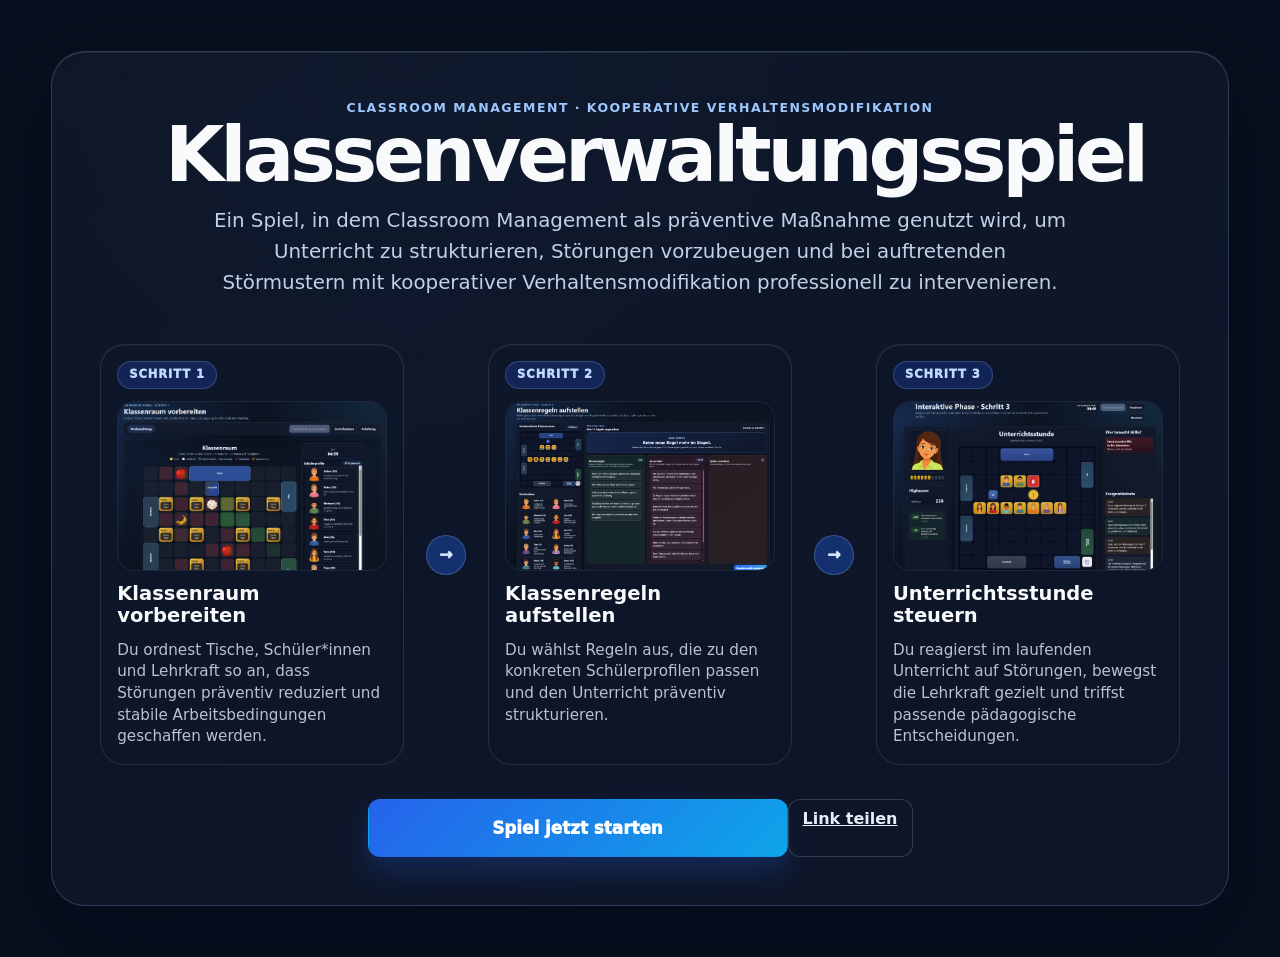
==== commit 3306952a: "add" ====
--- a/index.html
+++ b/index.html
@@ -44,8 +44,10 @@
 
       <div class="landing-actions">
         <a class="primary-btn landing-start-btn" href="step1.html">Spiel jetzt starten</a>
+        <a class="ghost-btn landing-share-btn" href="share.html">Link teilen</a>
       </div>
     </section>
   </main>
+  <script src="fullscreen.js"></script>
 </body>
 </html>
--- a/styles.css
+++ b/styles.css
@@ -7539,3 +7539,2251 @@
     height: 210px;
   }
 }
+
+/* ===== Version 30: transparenter Tischstil + erweiterter Sichtfächer ===== */
+.legend-desk {
+  background: transparent !important;
+  border: 2px solid rgba(255, 255, 255, 0.86) !important;
+}
+
+.grid-cell > .desk,
+.desk,
+.frozen-desk,
+.rules-left.rules-left-v4 .frozen-desk,
+.branch-desk {
+  background: rgba(15, 23, 42, 0.06) !important;
+  border: 2px solid rgba(255, 255, 255, 0.88) !important;
+  color: #f8fafc !important;
+  box-shadow: inset 0 0 0 1px rgba(15, 23, 42, 0.18), 0 5px 12px rgba(2, 6, 23, 0.18) !important;
+}
+
+.desk-label,
+.desk-label span,
+.desk-label strong,
+.frozen-desk strong,
+.branch-desk strong,
+.branch-desk span {
+  color: #f8fafc !important;
+  text-shadow: 0 1px 3px rgba(2, 6, 23, 0.55);
+}
+
+.desk.has-student,
+.frozen-desk.has-student,
+.branch-desk.has-student {
+  background: rgba(15, 23, 42, 0.02) !important;
+}
+
+.desk.has-student .student-chip-photo,
+.frozen-desk.has-student .frozen-student-avatar,
+.branch-desk.has-student .branch-student-avatar {
+  background: transparent !important;
+}
+
+.branch-desk.incident-pulse {
+  background: rgba(15, 23, 42, 0.03) !important;
+  border-color: rgba(255, 255, 255, 0.90) !important;
+}
+
+.branch-desk .incident-countdown-number {
+  background: rgba(220, 38, 38, 0.74) !important;
+}
+
+.grid-cell.vision-5 {
+  background: var(--vision-5) !important;
+}
+
+
+/* ===== Version 32: Auswertungsbutton, Tisch-Drag/Drehung und 6-stufige Einflussfelder ===== */
+.grid-cell.influence-good-5::before { background: rgba(22, 163, 74, 0.66); box-shadow: inset 0 0 0 3px rgba(74,222,128,0.52); }
+.grid-cell.influence-good-6::before { background: rgba(21, 128, 61, 0.78); box-shadow: inset 0 0 0 3px rgba(134,239,172,0.68), 0 0 18px rgba(34,197,94,0.20); }
+.grid-cell.influence-risk-5::before { background: rgba(185, 28, 28, 0.66); box-shadow: inset 0 0 0 3px rgba(248,113,113,0.52); }
+.grid-cell.influence-risk-6::before { background: rgba(153, 27, 27, 0.78); box-shadow: inset 0 0 0 3px rgba(252,165,165,0.68), 0 0 18px rgba(239,68,68,0.22); }
+.grid-cell.influence-neutral-5::before,
+.grid-cell.influence-neutral-6::before {
+  background: rgba(230, 157, 49, 0.44);
+  box-shadow: inset 0 0 0 3px rgba(251, 191, 36, 0.38);
+}
+
+.desk.influence-good-5 { border-color: rgba(134, 239, 172, 0.96); box-shadow: inset 0 -10px 18px rgba(22,163,74,0.18), 0 0 0 2px rgba(22,163,74,0.16) !important; }
+.desk.influence-good-6 { border-color: rgba(187, 247, 208, 1); box-shadow: inset 0 -10px 18px rgba(21,128,61,0.22), 0 0 0 3px rgba(34,197,94,0.18) !important; }
+.desk.influence-risk-5 { border-color: rgba(252, 165, 165, 0.96); box-shadow: inset 0 -10px 18px rgba(185,28,28,0.18), 0 0 0 2px rgba(239,68,68,0.16) !important; }
+.desk.influence-risk-6 { border-color: rgba(254, 202, 202, 1); box-shadow: inset 0 -10px 18px rgba(153,27,27,0.22), 0 0 0 3px rgba(239,68,68,0.18) !important; }
+.desk.influence-neutral-5,
+.desk.influence-neutral-6 {
+  border-color: rgba(251, 191, 36, 0.86);
+  box-shadow: inset 0 -10px 18px rgba(230,157,49,0.16), 0 0 0 2px rgba(230,157,49,0.14) !important;
+}
+
+.desk,
+.frozen-desk,
+.branch-desk {
+  position: relative;
+}
+
+.desk::after,
+.frozen-desk::after,
+.branch-desk::after {
+  content: '';
+  position: absolute;
+  left: 18%;
+  right: 18%;
+  top: 50%;
+  height: 2px;
+  border-radius: 999px;
+  background: rgba(255, 255, 255, 0.42);
+  transform: translateY(-50%);
+  pointer-events: none;
+}
+
+.desk-vertical::after {
+  left: 50%;
+  right: auto;
+  top: 18%;
+  bottom: 18%;
+  width: 2px;
+  height: auto;
+  transform: translateX(-50%);
+}
+
+.desk.has-student::after,
+.frozen-desk.has-student::after,
+.branch-desk.has-student::after {
+  opacity: 0.22;
+}
+
+.branch-desk.student-away {
+  opacity: 1 !important;
+  background: rgba(15, 23, 42, 0.02) !important;
+  border: 2px solid rgba(255, 255, 255, 0.88) !important;
+  box-shadow: inset 0 0 0 1px rgba(15, 23, 42, 0.18), 0 5px 12px rgba(2, 6, 23, 0.18) !important;
+}
+
+.branch-desk.student-away strong {
+  display: none !important;
+}
+
+/* ===== Version 33: Schülerfeld-Bewertung und Wirkprofil-Vorschau ===== */
+.student-effect-preview-card {
+  margin-top: 14px;
+  padding: 12px;
+  border: 1px solid rgba(148, 163, 184, 0.20);
+  border-radius: 18px;
+  background: rgba(15, 23, 42, 0.52);
+  box-shadow: inset 0 1px 0 rgba(255,255,255,0.04);
+}
+
+.student-effect-preview-title {
+  display: flex;
+  align-items: baseline;
+  justify-content: space-between;
+  gap: 10px;
+  margin-bottom: 10px;
+}
+
+.student-effect-preview-title h3 {
+  margin: 0;
+  color: #f8fafc;
+  font-size: 1rem;
+}
+
+.student-effect-preview-title span {
+  color: rgba(191, 219, 254, 0.74);
+  font-size: 0.78rem;
+  text-transform: uppercase;
+  letter-spacing: 0.08em;
+  font-weight: 800;
+}
+
+.student-effect-empty,
+.student-effect-note {
+  margin: 9px 0 0;
+  color: rgba(226, 232, 240, 0.82);
+  font-size: 0.84rem;
+  line-height: 1.35;
+}
+
+.student-effect-head {
+  display: flex;
+  flex-direction: column;
+  gap: 2px;
+  margin-bottom: 9px;
+}
+
+.student-effect-head strong {
+  color: #f8fafc;
+}
+
+.student-effect-head span {
+  color: rgba(226, 232, 240, 0.72);
+  font-size: 0.82rem;
+  line-height: 1.25;
+}
+
+.student-effect-grid {
+  display: grid;
+  grid-template-columns: repeat(9, minmax(0, 1fr));
+  gap: 3px;
+  max-width: 250px;
+  margin: 0 auto;
+}
+
+.student-effect-cell {
+  position: relative;
+  aspect-ratio: 1;
+  border-radius: 8px;
+  border: 1px dashed rgba(148, 163, 184, 0.22);
+  background: rgba(15, 23, 42, 0.45);
+  overflow: hidden;
+}
+
+.student-effect-cell.preview-good-1 { background: rgba(34, 197, 94, 0.16); border-color: rgba(74, 222, 128, 0.22); }
+.student-effect-cell.preview-good-2 { background: rgba(34, 197, 94, 0.24); border-color: rgba(74, 222, 128, 0.32); }
+.student-effect-cell.preview-good-3 { background: rgba(34, 197, 94, 0.36); border-color: rgba(74, 222, 128, 0.44); }
+.student-effect-cell.preview-good-4 { background: rgba(34, 197, 94, 0.48); border-color: rgba(74, 222, 128, 0.56); }
+.student-effect-cell.preview-good-5 { background: rgba(22, 163, 74, 0.62); border-color: rgba(134, 239, 172, 0.72); }
+.student-effect-cell.preview-good-6 { background: rgba(21, 128, 61, 0.76); border-color: rgba(187, 247, 208, 0.92); }
+.student-effect-cell.preview-risk-1 { background: rgba(239, 68, 68, 0.16); border-color: rgba(248, 113, 113, 0.22); }
+.student-effect-cell.preview-risk-2 { background: rgba(239, 68, 68, 0.24); border-color: rgba(248, 113, 113, 0.32); }
+.student-effect-cell.preview-risk-3 { background: rgba(239, 68, 68, 0.36); border-color: rgba(248, 113, 113, 0.44); }
+.student-effect-cell.preview-risk-4 { background: rgba(220, 38, 38, 0.50); border-color: rgba(252, 165, 165, 0.58); }
+.student-effect-cell.preview-risk-5 { background: rgba(185, 28, 28, 0.64); border-color: rgba(252, 165, 165, 0.76); }
+.student-effect-cell.preview-risk-6 { background: rgba(153, 27, 27, 0.78); border-color: rgba(254, 202, 202, 0.92); }
+.student-effect-cell.preview-neutral { background: rgba(245, 158, 11, 0.30); border-color: rgba(251, 191, 36, 0.48); }
+
+.student-effect-center {
+  display: grid;
+  place-items: center;
+  border-style: solid;
+  border-color: rgba(255, 255, 255, 0.85) !important;
+  box-shadow: inset 0 0 0 2px rgba(255,255,255,0.35);
+}
+
+.student-effect-avatar {
+  width: 92%;
+  height: 92%;
+  object-fit: contain;
+  display: block;
+}
+
+/* ===== Version 36: sauber neu gebaute Tisch- und Vorschaukomponenten ===== */
+.play-area {
+  align-items: flex-start;
+}
+
+.step1-side-column {
+  flex: 0 0 340px;
+  width: 340px;
+  max-height: 760px;
+  display: flex;
+  flex-direction: column;
+  gap: 14px;
+}
+
+.step1-side-column .embedded-students {
+  flex: 1 1 auto;
+  min-height: 0;
+  width: 100%;
+  max-height: none;
+  margin: 0;
+  align-self: stretch;
+  display: flex;
+  flex-direction: column;
+}
+
+.step1-side-column .compact-student-palette {
+  flex: 1 1 auto;
+  min-height: 0;
+  overflow: auto;
+}
+
+.student-effect-preview-panel {
+  flex: 0 0 auto;
+  width: 100%;
+  min-height: 262px;
+  padding: 14px;
+  overflow: hidden;
+}
+
+.student-effect-preview {
+  width: 100%;
+  min-height: 232px;
+  display: grid;
+  place-items: center;
+  overflow: hidden;
+}
+
+.grid-cell > .room-desk-shell,
+.room-desk-shell {
+  position: relative !important;
+  display: block !important;
+  width: 100% !important;
+  height: 100% !important;
+  min-width: 0 !important;
+  min-height: 0 !important;
+  overflow: hidden !important;
+  box-sizing: border-box !important;
+  padding: 0 !important;
+  background: rgba(15, 23, 42, 0.06) !important;
+  border: 2px solid rgba(255, 255, 255, 0.88) !important;
+  border-radius: 12px !important;
+  color: #f8fafc !important;
+  z-index: 3 !important;
+  box-shadow: inset 0 0 0 1px rgba(15, 23, 42, 0.18), 0 5px 12px rgba(2, 6, 23, 0.18) !important;
+}
+
+.room-desk-shell::after,
+.room-desk-shell::before {
+  content: none !important;
+}
+
+.room-desk-shell.dragging {
+  opacity: 0.68;
+  transform: scale(0.98);
+}
+
+.desk-visual {
+  position: absolute !important;
+  inset: 0 !important;
+  display: grid !important;
+  place-items: center !important;
+  width: 100% !important;
+  height: 100% !important;
+  min-width: 0 !important;
+  min-height: 0 !important;
+  padding: 8px !important;
+  box-sizing: border-box !important;
+  transform: rotate(var(--desk-rotation, 0deg));
+  transform-origin: center center;
+  transition: transform 0.16s ease;
+}
+
+.desk-visual * {
+  box-sizing: border-box;
+}
+
+.desk-content {
+  width: 100% !important;
+  height: 100% !important;
+  min-width: 0 !important;
+  min-height: 0 !important;
+  display: grid !important;
+  place-items: center !important;
+  overflow: hidden !important;
+}
+
+.desk-free-label {
+  width: 100%;
+  height: 100%;
+  display: grid;
+  place-items: center;
+  border-radius: 10px;
+  border: 1px solid rgba(255, 255, 255, 0.30);
+  background: rgba(255, 255, 255, 0.035);
+  color: #f8fafc;
+  text-align: center;
+  font-size: 0.74rem;
+  font-weight: 800;
+  line-height: 1.08;
+  letter-spacing: 0.01em;
+  text-shadow: 0 1px 3px rgba(2, 6, 23, 0.55);
+}
+
+.desk-student-wrap {
+  width: 100%;
+  height: 100%;
+  display: grid;
+  place-items: center;
+  overflow: hidden;
+  border-radius: 10px;
+}
+
+.room-desk-shell .student-chip-avatar {
+  display: block !important;
+  width: 98% !important;
+  height: 98% !important;
+  max-width: 98% !important;
+  max-height: 98% !important;
+  object-fit: contain !important;
+  background: transparent !important;
+  box-shadow: none !important;
+  border: 0 !important;
+}
+
+.room-desk-shell .desk-label,
+.room-desk-shell .empty-seat,
+.room-desk-shell .desk-seat-label,
+.room-desk-shell .student-chip-photo,
+.room-desk-shell .student-chip-avatar-wrap {
+  all: unset;
+}
+
+.room-desk-shell .desk-direction-badge,
+.room-desk-shell .remove-student-btn {
+  position: absolute !important;
+  top: 5px !important;
+  width: 20px !important;
+  height: 20px !important;
+  border-radius: 999px !important;
+  display: grid !important;
+  place-items: center !important;
+  padding: 0 !important;
+  line-height: 1 !important;
+  font-weight: 900 !important;
+  font-size: 0.76rem !important;
+  z-index: 5 !important;
+}
+
+.room-desk-shell .desk-direction-badge {
+  right: 5px !important;
+  left: auto !important;
+  border: 1px solid rgba(191, 219, 254, 0.62) !important;
+  background: rgba(30, 64, 175, 0.46) !important;
+  color: #eff6ff !important;
+}
+
+.room-desk-shell.has-student .desk-direction-badge {
+  left: 5px !important;
+  right: auto !important;
+}
+
+.room-desk-shell .remove-student-btn {
+  right: 5px !important;
+  border: 1px solid rgba(248, 113, 113, 0.78) !important;
+  background: rgba(127, 29, 29, 0.82) !important;
+  color: #fff !important;
+  cursor: pointer !important;
+}
+
+.student-effect-grid {
+  display: grid !important;
+  grid-template-columns: repeat(9, minmax(0, 1fr)) !important;
+  gap: 4px !important;
+  width: min(100%, 258px) !important;
+  max-width: 258px !important;
+  margin: 0 auto !important;
+}
+
+.student-effect-cell {
+  position: relative !important;
+  aspect-ratio: 1 / 1 !important;
+  min-width: 0 !important;
+  min-height: 0 !important;
+  border-radius: 8px !important;
+  border: 1px dashed rgba(148, 163, 184, 0.22) !important;
+  background: rgba(15, 23, 42, 0.45) !important;
+  overflow: hidden !important;
+}
+
+.student-effect-cell.preview-good-1 { background: rgba(34, 197, 94, 0.16) !important; border-color: rgba(74, 222, 128, 0.24) !important; }
+.student-effect-cell.preview-good-2 { background: rgba(34, 197, 94, 0.24) !important; border-color: rgba(74, 222, 128, 0.34) !important; }
+.student-effect-cell.preview-good-3 { background: rgba(34, 197, 94, 0.36) !important; border-color: rgba(74, 222, 128, 0.46) !important; }
+.student-effect-cell.preview-good-4 { background: rgba(34, 197, 94, 0.48) !important; border-color: rgba(74, 222, 128, 0.58) !important; }
+.student-effect-cell.preview-good-5 { background: rgba(22, 163, 74, 0.62) !important; border-color: rgba(134, 239, 172, 0.74) !important; }
+.student-effect-cell.preview-good-6 { background: rgba(21, 128, 61, 0.76) !important; border-color: rgba(187, 247, 208, 0.94) !important; }
+.student-effect-cell.preview-risk-1 { background: rgba(239, 68, 68, 0.16) !important; border-color: rgba(248, 113, 113, 0.24) !important; }
+.student-effect-cell.preview-risk-2 { background: rgba(239, 68, 68, 0.24) !important; border-color: rgba(248, 113, 113, 0.34) !important; }
+.student-effect-cell.preview-risk-3 { background: rgba(239, 68, 68, 0.36) !important; border-color: rgba(248, 113, 113, 0.46) !important; }
+.student-effect-cell.preview-risk-4 { background: rgba(220, 38, 38, 0.50) !important; border-color: rgba(252, 165, 165, 0.60) !important; }
+.student-effect-cell.preview-risk-5 { background: rgba(185, 28, 28, 0.64) !important; border-color: rgba(252, 165, 165, 0.78) !important; }
+.student-effect-cell.preview-risk-6 { background: rgba(153, 27, 27, 0.78) !important; border-color: rgba(254, 202, 202, 0.94) !important; }
+.student-effect-cell.preview-neutral { background: rgba(245, 158, 11, 0.30) !important; border-color: rgba(251, 191, 36, 0.50) !important; }
+
+.student-effect-center {
+  display: grid !important;
+  place-items: center !important;
+  border-style: solid !important;
+  border-color: rgba(255, 255, 255, 0.82) !important;
+  background: rgba(30, 41, 59, 0.84) !important;
+  box-shadow: inset 0 0 0 1px rgba(255,255,255,0.16) !important;
+}
+
+.student-effect-center-avatar {
+  width: 82%;
+  height: 82%;
+  border-radius: 999px;
+  background: rgba(15, 23, 42, 0.96);
+  border: 2px solid rgba(191, 219, 254, 0.74);
+  display: grid;
+  place-items: center;
+  overflow: hidden;
+}
+
+.student-effect-avatar {
+  display: block !important;
+  width: 100% !important;
+  height: 100% !important;
+  object-fit: contain !important;
+}
+
+@media (max-width: 1150px) {
+  .play-area {
+    flex-direction: column;
+  }
+  .step1-side-column {
+    width: 100%;
+    max-height: none;
+  }
+}
+
+/* Version 36: Mini- und Live-Tische nutzen dieselbe stabile Innenlogik */
+.frozen-desk,
+.branch-desk {
+  position: relative !important;
+  display: block !important;
+  width: 100% !important;
+  height: 100% !important;
+  min-width: 0 !important;
+  min-height: 0 !important;
+  overflow: hidden !important;
+  padding: 0 !important;
+  background: rgba(15, 23, 42, 0.06) !important;
+  border: 2px solid rgba(255, 255, 255, 0.88) !important;
+  border-radius: 10px !important;
+  box-shadow: inset 0 0 0 1px rgba(15, 23, 42, 0.18), 0 5px 12px rgba(2, 6, 23, 0.12) !important;
+}
+
+.frozen-desk::after,
+.branch-desk::after,
+.frozen-desk::before,
+.branch-desk::before {
+  content: none !important;
+}
+
+.frozen-desk .desk-visual,
+.branch-desk .desk-visual {
+  position: absolute !important;
+  inset: 0 !important;
+  display: grid !important;
+  place-items: center !important;
+  width: 100% !important;
+  height: 100% !important;
+  padding: 3px !important;
+  transform: rotate(var(--desk-rotation, 0deg));
+  transform-origin: center center;
+}
+
+.frozen-desk .desk-free-label,
+.branch-desk .desk-free-label {
+  width: 100%;
+  height: 100%;
+  display: grid;
+  place-items: center;
+  border-radius: 6px;
+  color: #f8fafc;
+  font-size: 0.42rem;
+  font-weight: 800;
+  line-height: 1;
+  text-align: center;
+  border: 1px solid rgba(255,255,255,0.22);
+  background: rgba(255,255,255,0.025);
+}
+
+.frozen-desk .desk-student-wrap,
+.branch-desk .desk-student-wrap {
+  width: 100%;
+  height: 100%;
+  display: grid;
+  place-items: center;
+  overflow: hidden;
+}
+
+.frozen-desk .frozen-student-avatar,
+.branch-desk .branch-student-avatar {
+  width: 96% !important;
+  height: 96% !important;
+  max-width: 96% !important;
+  max-height: 96% !important;
+  object-fit: contain !important;
+  background: transparent !important;
+}
+
+.frozen-desk .desk-direction-badge,
+.branch-desk .desk-direction-badge {
+  position: absolute !important;
+  top: 2px !important;
+  right: 2px !important;
+  left: auto !important;
+  width: 12px !important;
+  height: 12px !important;
+  border-radius: 999px !important;
+  display: grid !important;
+  place-items: center !important;
+  padding: 0 !important;
+  font-size: 0.48rem !important;
+  font-weight: 900 !important;
+  line-height: 1 !important;
+  border: 1px solid rgba(191,219,254,0.54) !important;
+  background: rgba(30,64,175,0.42) !important;
+  color: #eff6ff !important;
+}
+
+.frozen-desk.has-student .desk-direction-badge,
+.branch-desk.has-student .desk-direction-badge {
+  left: 2px !important;
+  right: auto !important;
+}
+
+.branch-desk .incident-countdown-number {
+  position: absolute !important;
+  inset: 0 !important;
+  display: grid !important;
+  place-items: center !important;
+  border-radius: 10px !important;
+  background: rgba(220,38,38,0.64) !important;
+  color: #fff !important;
+  font-size: 1.6rem !important;
+  font-weight: 900 !important;
+  z-index: 4 !important;
+}
+
+.branch-desk.student-away {
+  opacity: 1 !important;
+}
+
+
+/* ===== Version 37: Vorschaugröße, Phase-3-Kopfzeile und responsive Varianten ===== */
+
+/* Schritt 1: rechte Spalte bündig bis zum unteren Rand des Klassenraumrasters führen. */
+.step1-page .play-area {
+  align-items: stretch !important;
+}
+
+.step1-page .play-stage {
+  display: flex;
+  flex-direction: column;
+}
+
+.step1-page .classroom-grid {
+  flex: 0 0 auto;
+}
+
+.step1-page .step1-side-column {
+  align-self: start !important;
+  display: grid !important;
+  grid-template-rows: minmax(0, 1fr) 172px !important;
+  width: 340px;
+  flex: 0 0 340px;
+  overflow: hidden !important;
+  max-height: none !important;
+  min-height: 0 !important;
+  gap: 12px !important;
+}
+
+.step1-page .step1-side-column .embedded-students {
+  min-height: 0 !important;
+  height: 100% !important;
+  margin: 0 !important;
+  display: flex !important;
+  flex-direction: column !important;
+  overflow: hidden !important;
+  box-sizing: border-box !important;
+}
+
+.step1-page .step1-side-column .compact-student-palette {
+  flex: 1 1 auto !important;
+  min-height: 0 !important;
+  max-height: none !important;
+  overflow-y: auto !important;
+  padding-right: 6px !important;
+}
+
+.step1-page .student-effect-preview-panel {
+  align-self: end !important;
+  min-height: 172px !important;
+  max-height: 172px !important;
+  padding: 12px !important;
+  overflow: hidden !important;
+}
+
+.step1-page .student-effect-preview {
+  min-height: 0 !important;
+  height: 100% !important;
+  display: grid !important;
+  place-items: center !important;
+  overflow: hidden !important;
+}
+
+.step1-page .student-effect-grid {
+  display: grid !important;
+  grid-template-columns: repeat(5, minmax(0, 1fr)) !important;
+  grid-template-rows: repeat(5, minmax(0, 1fr)) !important;
+  gap: 5px !important;
+  width: min(100%, 156px) !important;
+  max-width: 156px !important;
+  margin: 0 auto !important;
+}
+
+.step1-page .compact-student-palette::-webkit-scrollbar {
+  width: 10px;
+}
+
+.step1-page .compact-student-palette::-webkit-scrollbar-track {
+  background: rgba(15, 23, 42, 0.45);
+  border-radius: 999px;
+}
+
+.step1-page .compact-student-palette::-webkit-scrollbar-thumb {
+  background: linear-gradient(180deg, rgba(96, 165, 250, 0.95), rgba(59, 130, 246, 0.74));
+  border-radius: 999px;
+  border: 2px solid rgba(15, 23, 42, 0.45);
+}
+
+.step1-page .compact-student-palette {
+  scrollbar-color: rgba(96, 165, 250, 0.95) rgba(15, 23, 42, 0.45);
+  scrollbar-width: thin;
+}
+
+.step1-page .student-effect-cell {
+  aspect-ratio: 1 / 1 !important;
+  border-radius: 7px !important;
+}
+
+.step1-page .student-effect-center-avatar {
+  width: 86% !important;
+  height: 86% !important;
+}
+
+/* Phase 3: Kopfzeile wie Schritt 1/2 und Bedienknöpfe sauber nebeneinander. */
+.phase3-topbar {
+  display: grid !important;
+  grid-template-columns: minmax(0, 1fr) auto !important;
+  align-items: start !important;
+  gap: 18px !important;
+}
+
+.phase3-header-copy .eyebrow {
+  margin: 0 0 6px !important;
+}
+
+.phase3-header-copy h1 {
+  margin: 0 0 6px !important;
+}
+
+.phase3-actions {
+  display: flex !important;
+  flex-direction: row !important;
+  flex-wrap: nowrap !important;
+  align-items: flex-start !important;
+  justify-content: flex-end !important;
+  gap: 10px !important;
+  width: auto !important;
+}
+
+.phase3-actions .lesson-clock,
+.phase3-actions .primary-btn,
+.phase3-actions .ghost-btn {
+  flex: 0 0 auto !important;
+  white-space: nowrap !important;
+}
+
+.phase3-actions .primary-btn,
+.phase3-actions .ghost-btn {
+  min-height: 48px;
+}
+
+/* Alle Game-over-Screens sprachlich ruhiger. */
+.branch-outcome-card #outcomeTitle {
+  text-wrap: balance;
+}
+
+/* iPad / Tablet: Desktop-Struktur beibehalten, aber ohne horizontales Abschneiden. */
+@media (max-width: 1180px) and (min-width: 761px) {
+  .topbar,
+  .compact-topbar,
+  .phase3-topbar,
+  .rules-topbar {
+    width: min(100% - 28px, 1100px) !important;
+    margin-left: auto !important;
+    margin-right: auto !important;
+  }
+
+  .room-wrap,
+  .rules-shell-v4,
+  .phase3-shell {
+    width: min(100% - 28px, 1100px) !important;
+    margin-left: auto !important;
+    margin-right: auto !important;
+  }
+
+  .step1-page .play-area {
+    gap: 18px !important;
+    justify-content: center !important;
+  }
+
+  .step1-page .step1-side-column {
+    flex-basis: 300px !important;
+    width: 300px !important;
+  }
+
+  .step1-page .student-card {
+    min-height: 78px;
+  }
+
+  .rules-shell-v4 {
+    grid-template-columns: 330px minmax(0, 1fr) !important;
+  }
+
+  .phase3-topbar {
+    grid-template-columns: 1fr !important;
+  }
+
+  .phase3-actions {
+    justify-content: flex-start !important;
+  }
+
+  .phase3-shell {
+    grid-template-columns: 240px minmax(680px, 1fr) 280px !important;
+    overflow-x: auto !important;
+    align-items: stretch !important;
+  }
+}
+
+/* Smartphone: Spielfeld mittig, Profile griffbereit, Inhalte vertikal bedienbar. */
+@media (max-width: 760px) {
+  html,
+  body {
+    overflow-x: hidden;
+  }
+
+  .page-utility-bar {
+    position: sticky !important;
+    top: 0 !important;
+    left: 0 !important;
+    z-index: 10000 !important;
+    padding: 6px 8px !important;
+    background: rgba(2, 6, 23, 0.82);
+    backdrop-filter: blur(12px);
+  }
+
+  .topbar,
+  .compact-topbar,
+  .phase3-topbar,
+  .rules-topbar {
+    width: calc(100% - 18px) !important;
+    margin: 8px auto 10px !important;
+    display: grid !important;
+    grid-template-columns: 1fr !important;
+    gap: 10px !important;
+    padding: 12px !important;
+  }
+
+  .topbar h1,
+  .compact-topbar h1,
+  .phase3-header-copy h1 {
+    font-size: clamp(1.7rem, 8vw, 2.35rem) !important;
+    line-height: 1.05 !important;
+  }
+
+  .subtitle {
+    font-size: 0.92rem !important;
+  }
+
+  .controls.compact-controls,
+  .button-row {
+    flex-wrap: wrap !important;
+    justify-content: center !important;
+    gap: 8px !important;
+  }
+
+  .controls.compact-controls {
+    position: sticky;
+    top: 0;
+    z-index: 90;
+    width: calc(100% - 18px);
+    margin: 0 auto 10px;
+    backdrop-filter: blur(14px);
+  }
+
+  .room-wrap {
+    width: calc(100% - 12px) !important;
+    margin: 0 auto !important;
+    padding: 10px !important;
+    overflow: visible !important;
+  }
+
+  .step1-page .play-area {
+    display: flex !important;
+    flex-direction: column !important;
+    align-items: center !important;
+    gap: 12px !important;
+  }
+
+  .step1-page .step1-side-column {
+    order: -1 !important;
+    width: 100% !important;
+    flex: 0 0 auto !important;
+    max-height: none !important;
+    gap: 10px !important;
+  }
+
+  .step1-page .embedded-students {
+    max-height: none !important;
+    padding: 10px !important;
+  }
+
+  .step1-page .prep-timer-panel {
+    min-height: 54px !important;
+  }
+
+  .step1-page .compact-student-palette {
+    display: grid !important;
+    grid-auto-flow: column !important;
+    grid-auto-columns: minmax(210px, 74vw) !important;
+    grid-template-columns: none !important;
+    overflow-x: auto !important;
+    overflow-y: hidden !important;
+    max-height: 112px !important;
+    padding-bottom: 8px !important;
+    scroll-snap-type: x proximity;
+  }
+
+  .step1-page .student-card {
+    scroll-snap-align: start;
+    min-height: 92px !important;
+  }
+
+  .step1-page .student-effect-preview-panel {
+    min-height: 150px !important;
+    max-height: 150px !important;
+    flex-basis: 150px !important;
+  }
+
+  .step1-page .student-effect-grid {
+    width: 126px !important;
+    max-width: 126px !important;
+    gap: 4px !important;
+  }
+
+  .play-stage {
+    width: 100% !important;
+    align-items: center !important;
+  }
+
+  .room-header.centered-room-header {
+    width: 100%;
+    text-align: center;
+  }
+
+  .legend {
+    justify-content: center !important;
+    gap: 8px !important;
+    font-size: 0.78rem !important;
+  }
+
+  .classroom-grid,
+  .branch-classroom-grid {
+    width: min(100%, 96vw) !important;
+    max-width: 96vw !important;
+    margin-left: auto !important;
+    margin-right: auto !important;
+  }
+
+  .grid-cell,
+  .branch-grid-cell {
+    min-width: 0 !important;
+    min-height: 0 !important;
+  }
+
+  .rules-shell-v4 {
+    width: calc(100% - 12px) !important;
+    margin: 0 auto !important;
+    display: flex !important;
+    flex-direction: column !important;
+    gap: 12px !important;
+  }
+
+  .rules-left-v4,
+  .rules-main-v4 {
+    width: 100% !important;
+  }
+
+  .rules-board {
+    grid-template-columns: 1fr !important;
+    gap: 10px !important;
+  }
+
+  .rule-column {
+    min-height: 260px !important;
+    max-height: 360px !important;
+  }
+
+  .rule-list {
+    overflow-y: auto !important;
+  }
+
+  .phase3-topbar {
+    align-items: stretch !important;
+  }
+
+  .phase3-actions {
+    display: grid !important;
+    grid-template-columns: repeat(2, minmax(0, 1fr)) !important;
+    width: 100% !important;
+    gap: 8px !important;
+  }
+
+  .phase3-actions .lesson-clock {
+    grid-column: 1 / -1;
+  }
+
+  .phase3-actions .primary-btn,
+  .phase3-actions .ghost-btn {
+    width: 100% !important;
+    min-height: 44px !important;
+  }
+
+  .phase3-shell {
+    width: calc(100% - 12px) !important;
+    margin: 0 auto !important;
+    display: flex !important;
+    flex-direction: column !important;
+    gap: 12px !important;
+  }
+
+  .phase3-room-panel {
+    order: 1 !important;
+    width: 100% !important;
+    overflow: visible !important;
+  }
+
+  .phase3-left-panel {
+    order: 2 !important;
+  }
+
+  .phase3-right-panel {
+    order: 3 !important;
+  }
+
+  .teacher-image-only img {
+    max-height: 190px !important;
+  }
+
+  .landing-shell {
+    padding: 16px 10px !important;
+  }
+
+  .landing-flow {
+    grid-template-columns: 1fr !important;
+  }
+
+  .landing-step-arrow {
+    transform: rotate(90deg);
+    margin: 4px auto;
+  }
+
+  .tutorial-book,
+  .branch-modal-card,
+  .branch-outcome-card {
+    width: calc(100vw - 18px) !important;
+    max-height: calc(100vh - 18px) !important;
+  }
+}
+
+@media (max-width: 440px) {
+  .classroom-grid,
+  .branch-classroom-grid {
+    width: 98vw !important;
+    max-width: 98vw !important;
+  }
+
+  .grid-cell {
+    border-radius: 9px !important;
+  }
+
+  .desk-free-label {
+    font-size: 0.58rem !important;
+  }
+
+  .phase3-actions {
+    grid-template-columns: 1fr !important;
+  }
+
+  .phase3-actions .lesson-clock {
+    grid-column: auto;
+  }
+}
+
+/* ===== Version 38: iPad-Vollbild-Spielmodus ===== */
+.fullscreen-prompt-overlay {
+  position: fixed;
+  inset: 0;
+  z-index: 30000;
+  display: grid;
+  place-items: center;
+  padding: 24px;
+  background: rgba(2, 6, 23, 0.72);
+  backdrop-filter: blur(16px);
+}
+
+.fullscreen-prompt-card {
+  width: min(540px, calc(100vw - 36px));
+  border-radius: 26px;
+  padding: 28px;
+  background: linear-gradient(145deg, rgba(15, 23, 42, 0.98), rgba(30, 41, 59, 0.94));
+  border: 1px solid rgba(147, 197, 253, 0.24);
+  box-shadow: 0 28px 70px rgba(2, 6, 23, 0.42), inset 0 1px 0 rgba(255,255,255,0.06);
+}
+
+.fullscreen-prompt-card h2 {
+  margin: 8px 0 12px;
+  font-size: clamp(1.7rem, 4vw, 2.45rem);
+  line-height: 1.05;
+  color: #f8fafc;
+}
+
+.fullscreen-prompt-card p:not(.eyebrow) {
+  margin: 0;
+  color: rgba(226, 232, 240, 0.86);
+  line-height: 1.5;
+}
+
+.fullscreen-prompt-actions {
+  display: flex;
+  flex-wrap: wrap;
+  gap: 10px;
+  margin-top: 22px;
+}
+
+.fullscreen-exit-btn {
+  position: fixed;
+  right: max(10px, env(safe-area-inset-right));
+  bottom: max(10px, env(safe-area-inset-bottom));
+  z-index: 29999;
+  border: 1px solid rgba(147, 197, 253, 0.34);
+  border-radius: 999px;
+  background: rgba(15, 23, 42, 0.82);
+  color: #e0f2fe;
+  font-weight: 900;
+  padding: 10px 14px;
+  box-shadow: 0 14px 34px rgba(2, 6, 23, 0.26);
+  backdrop-filter: blur(12px);
+}
+
+html.ipad-game-mode,
+body.ipad-game-mode {
+  width: 100%;
+  height: 100dvh;
+  min-height: 100dvh;
+  overflow: hidden !important;
+  overscroll-behavior: none;
+}
+
+body.ipad-game-mode {
+  padding: max(8px, env(safe-area-inset-top)) max(10px, env(safe-area-inset-right)) max(8px, env(safe-area-inset-bottom)) max(10px, env(safe-area-inset-left));
+}
+
+body.ipad-game-mode .page-utility-bar {
+  display: none !important;
+}
+
+body.ipad-game-mode .tutorial-overlay,
+body.ipad-game-mode .branch-modal,
+body.ipad-game-mode .branch-outcome-modal,
+body.ipad-game-mode .evaluation-overlay,
+body.ipad-game-mode .rules-evaluation-overlay,
+body.ipad-game-mode .start-gate-overlay {
+  position: fixed !important;
+  inset: 0 !important;
+  display: grid;
+  place-items: center;
+  padding: 18px !important;
+  z-index: 25000 !important;
+}
+
+body.ipad-game-mode .tutorial-book,
+body.ipad-game-mode .branch-modal-card,
+body.ipad-game-mode .branch-outcome-card,
+body.ipad-game-mode .evaluation-card,
+body.ipad-game-mode .rules-evaluation-card,
+body.ipad-game-mode .start-gate-card {
+  max-width: min(920px, calc(100vw - 40px)) !important;
+  max-height: calc(100dvh - 42px) !important;
+  overflow: auto !important;
+}
+
+body.ipad-game-mode.step1-page,
+body.ipad-game-mode.rules-page,
+body.ipad-game-mode.scenarios-page {
+  display: grid;
+  grid-template-rows: auto minmax(0, 1fr);
+  gap: 8px;
+}
+
+body.ipad-game-mode.step1-page .topbar,
+body.ipad-game-mode.rules-page .rules-topbar,
+body.ipad-game-mode.scenarios-page .phase3-topbar {
+  width: 100% !important;
+  margin: 0 !important;
+  padding: 10px 14px !important;
+  min-height: 0 !important;
+  border-radius: 20px !important;
+}
+
+body.ipad-game-mode .topbar h1,
+body.ipad-game-mode .compact-topbar h1,
+body.ipad-game-mode .phase3-header-copy h1 {
+  font-size: clamp(1.45rem, 3.2vw, 2.15rem) !important;
+  line-height: 1.05 !important;
+  margin-bottom: 4px !important;
+}
+
+body.ipad-game-mode .subtitle {
+  font-size: 0.88rem !important;
+  line-height: 1.25 !important;
+}
+
+body.ipad-game-mode .eyebrow {
+  font-size: 0.68rem !important;
+}
+
+body.ipad-game-mode.step1-page .app-shell,
+body.ipad-game-mode.rules-page .rules-shell-v4,
+body.ipad-game-mode.scenarios-page .phase3-shell {
+  width: 100% !important;
+  height: 100% !important;
+  min-height: 0 !important;
+  margin: 0 !important;
+  overflow: hidden !important;
+}
+
+/* Schritt 1: feste Spieloberfläche auf dem iPad. */
+body.ipad-game-mode.step1-page .app-shell,
+body.ipad-game-mode.step1-page .workspace {
+  display: flex !important;
+  flex-direction: column !important;
+  min-height: 0 !important;
+}
+
+body.ipad-game-mode.step1-page .controls.compact-controls {
+  width: 100% !important;
+  margin: 0 0 8px !important;
+  padding: 8px 12px !important;
+  border-radius: 18px !important;
+  flex: 0 0 auto !important;
+}
+
+body.ipad-game-mode.step1-page .room-wrap {
+  flex: 1 1 auto !important;
+  min-height: 0 !important;
+  width: 100% !important;
+  margin: 0 !important;
+  padding: 10px !important;
+  overflow: hidden !important;
+}
+
+body.ipad-game-mode.step1-page .play-area {
+  height: 100% !important;
+  min-height: 0 !important;
+  display: grid !important;
+  grid-template-columns: minmax(0, 1fr) clamp(250px, 27vw, 318px) !important;
+  gap: 12px !important;
+  align-items: stretch !important;
+}
+
+body.ipad-game-mode.step1-page .play-stage {
+  min-width: 0 !important;
+  min-height: 0 !important;
+  display: grid !important;
+  grid-template-rows: auto minmax(0, 1fr) !important;
+  justify-items: center !important;
+  align-items: start !important;
+  gap: 6px !important;
+}
+
+body.ipad-game-mode.step1-page .room-header.centered-room-header {
+  gap: 4px !important;
+}
+
+body.ipad-game-mode.step1-page .room-title-block h2 {
+  font-size: 1.5rem !important;
+  margin: 0 !important;
+}
+
+body.ipad-game-mode.step1-page .room-title-block p,
+body.ipad-game-mode.step1-page .legend {
+  font-size: 0.76rem !important;
+}
+
+body.ipad-game-mode.step1-page .classroom-grid {
+  --cell-size: min(6.6vw, calc((100dvh - 230px) / 9), 58px) !important;
+  --grid-gap: 5px !important;
+  align-self: center !important;
+  overflow: hidden !important;
+}
+
+body.ipad-game-mode.step1-page .step1-side-column {
+  width: auto !important;
+  flex: none !important;
+  min-height: 0 !important;
+  max-height: none !important;
+  display: grid !important;
+  grid-template-rows: minmax(0, 1fr) 158px !important;
+  gap: 10px !important;
+  align-self: stretch !important;
+}
+
+body.ipad-game-mode.step1-page .embedded-students,
+body.ipad-game-mode.step1-page .student-effect-preview-panel {
+  min-height: 0 !important;
+  max-height: none !important;
+  overflow: hidden !important;
+}
+
+body.ipad-game-mode.step1-page .compact-student-palette {
+  overflow-y: auto !important;
+  max-height: none !important;
+}
+
+body.ipad-game-mode.step1-page .student-card {
+  min-height: 66px !important;
+  padding: 8px !important;
+}
+
+body.ipad-game-mode.step1-page .student-card-avatar-wrap {
+  width: 54px !important;
+  height: 54px !important;
+}
+
+body.ipad-game-mode.step1-page .student-effect-preview-panel {
+  padding: 10px !important;
+}
+
+body.ipad-game-mode.step1-page .student-effect-grid {
+  grid-template-columns: repeat(5, minmax(0, 1fr)) !important;
+  width: 136px !important;
+  max-width: 136px !important;
+  gap: 4px !important;
+}
+
+/* Schritt 2: linke Info, Regelbereich und Aktionen auf einer iPad-Fläche. */
+body.ipad-game-mode.rules-page .rules-shell-v4 {
+  display: grid !important;
+  grid-template-columns: clamp(250px, 28vw, 330px) minmax(0, 1fr) !important;
+  gap: 10px !important;
+}
+
+body.ipad-game-mode.rules-page .rules-left-v4,
+body.ipad-game-mode.rules-page .compact-rules-main {
+  min-height: 0 !important;
+  max-height: 100% !important;
+  overflow: hidden !important;
+}
+
+body.ipad-game-mode.rules-page .rules-left-v4 {
+  display: grid !important;
+  grid-template-rows: auto minmax(0, 1fr) !important;
+  gap: 10px !important;
+  padding: 12px !important;
+}
+
+body.ipad-game-mode.rules-page .rules-left-v4 section + section {
+  margin-top: 0 !important;
+  min-height: 0 !important;
+}
+
+body.ipad-game-mode.rules-page .rules-left-v4 .frozen-grid {
+  --frozen-cell: min(3.1vw, 30px) !important;
+  gap: 4px !important;
+  padding: 8px !important;
+}
+
+body.ipad-game-mode.rules-page .rules-student-list {
+  overflow-y: auto !important;
+  max-height: none !important;
+}
+
+body.ipad-game-mode.rules-page .compact-rules-main {
+  display: grid !important;
+  grid-template-rows: auto auto minmax(0, 1fr) auto !important;
+  gap: 8px !important;
+  padding: 12px !important;
+}
+
+body.ipad-game-mode.rules-page .current-rule-card {
+  min-height: 80px !important;
+  padding: 14px !important;
+}
+
+body.ipad-game-mode.rules-page .rule-lists {
+  min-height: 0 !important;
+  grid-template-columns: repeat(3, minmax(0, 1fr)) !important;
+  gap: 10px !important;
+}
+
+body.ipad-game-mode.rules-page .rule-list-card {
+  min-height: 0 !important;
+  max-height: none !important;
+  overflow: hidden !important;
+}
+
+body.ipad-game-mode.rules-page .rule-dropzone {
+  min-height: 0 !important;
+  overflow-y: auto !important;
+}
+
+/* Schritt 3: drei Spalten ohne Scrollen, Controls nebeneinander. */
+body.ipad-game-mode.scenarios-page .phase3-topbar {
+  grid-template-columns: minmax(0, 1fr) auto !important;
+  align-items: start !important;
+  gap: 12px !important;
+}
+
+body.ipad-game-mode.scenarios-page .phase3-actions {
+  display: flex !important;
+  flex-direction: row !important;
+  flex-wrap: nowrap !important;
+  align-items: flex-start !important;
+  gap: 8px !important;
+}
+
+body.ipad-game-mode.scenarios-page .phase3-actions .lesson-clock,
+body.ipad-game-mode.scenarios-page .phase3-actions .primary-btn,
+body.ipad-game-mode.scenarios-page .phase3-actions .ghost-btn {
+  min-height: 44px !important;
+  padding: 8px 12px !important;
+}
+
+body.ipad-game-mode.scenarios-page .phase3-shell {
+  display: grid !important;
+  grid-template-columns: clamp(190px, 20vw, 250px) minmax(0, 1fr) clamp(220px, 24vw, 290px) !important;
+  gap: 10px !important;
+  align-items: stretch !important;
+}
+
+body.ipad-game-mode.scenarios-page .phase3-left-panel,
+body.ipad-game-mode.scenarios-page .phase3-room-panel,
+body.ipad-game-mode.scenarios-page .phase3-right-panel {
+  height: 100% !important;
+  min-height: 0 !important;
+  max-height: none !important;
+  overflow: hidden !important;
+  padding: 12px !important;
+}
+
+body.ipad-game-mode.scenarios-page .teacher-image-only img {
+  max-height: 160px !important;
+}
+
+body.ipad-game-mode.scenarios-page .branch-room-head {
+  margin-bottom: 6px !important;
+}
+
+body.ipad-game-mode.scenarios-page .phase3-room-head h2 {
+  font-size: 1.75rem !important;
+}
+
+body.ipad-game-mode.scenarios-page .branch-classroom-grid {
+  --branch-cell: min(5.5vw, calc((100dvh - 190px) / 9), 56px) !important;
+  --branch-gap: 4px !important;
+  overflow: hidden !important;
+  align-self: center !important;
+}
+
+body.ipad-game-mode.scenarios-page .score-events-card--plain,
+body.ipad-game-mode.scenarios-page .branch-log,
+body.ipad-game-mode.scenarios-page .branch-event-cards {
+  min-height: 0 !important;
+  overflow-y: auto !important;
+}
+
+body.ipad-game-mode.scenarios-page .phase3-right-panel .branch-event-cards {
+  min-height: 160px !important;
+  max-height: 210px !important;
+}
+
+/* Kleine iPads / Hochformat: weiterhin keine Seitenscrolls, aber kompakter. */
+@media (min-width: 761px) and (max-width: 950px) {
+  body.ipad-game-mode.step1-page .play-area {
+    grid-template-columns: minmax(0, 1fr) 250px !important;
+  }
+
+  body.ipad-game-mode.step1-page .classroom-grid {
+    --cell-size: min(6vw, calc((100dvh - 232px) / 9), 48px) !important;
+  }
+
+  body.ipad-game-mode.rules-page .rules-shell-v4 {
+    grid-template-columns: 245px minmax(0, 1fr) !important;
+  }
+
+  body.ipad-game-mode.rules-page .rules-left-v4 .frozen-grid {
+    --frozen-cell: 24px !important;
+  }
+
+  body.ipad-game-mode.scenarios-page .phase3-shell {
+    grid-template-columns: 180px minmax(0, 1fr) 210px !important;
+  }
+
+  body.ipad-game-mode.scenarios-page .branch-classroom-grid {
+    --branch-cell: min(5vw, calc((100dvh - 190px) / 9), 48px) !important;
+  }
+}
+
+/* ===== Version 39: iPad-Spielmodus repariert und 30% kompakter ===== */
+html,
+body {
+  background: #08111f !important;
+}
+
+html.ipad-game-mode,
+body.ipad-game-mode {
+  box-sizing: border-box !important;
+  width: 100vw !important;
+  height: 100vh !important;
+  height: 100dvh !important;
+  min-height: 100vh !important;
+  min-height: 100dvh !important;
+  max-height: 100dvh !important;
+  margin: 0 !important;
+  overflow: hidden !important;
+  background: radial-gradient(circle at top, #13243a 0%, #08111f 62%) !important;
+}
+
+body.ipad-game-mode * {
+  box-sizing: border-box !important;
+}
+
+/* Wichtig: Die iPad-Fullscreen-Regeln dürfen hidden-Overlays nicht wieder sichtbar machen. */
+body.ipad-game-mode [hidden],
+body.ipad-game-mode .tutorial-overlay[hidden],
+body.ipad-game-mode .branch-modal[hidden],
+body.ipad-game-mode .branch-outcome-modal[hidden],
+body.ipad-game-mode .evaluation-overlay[hidden],
+body.ipad-game-mode .rules-evaluation-overlay[hidden],
+body.ipad-game-mode .start-gate-overlay[hidden] {
+  display: none !important;
+  visibility: hidden !important;
+  pointer-events: none !important;
+}
+
+body.ipad-game-mode {
+  padding: max(4px, env(safe-area-inset-top)) max(6px, env(safe-area-inset-right)) max(4px, env(safe-area-inset-bottom)) max(6px, env(safe-area-inset-left)) !important;
+}
+
+body.ipad-game-mode .fullscreen-exit-btn {
+  right: max(6px, env(safe-area-inset-right)) !important;
+  bottom: max(6px, env(safe-area-inset-bottom)) !important;
+  padding: 7px 10px !important;
+  font-size: 0.72rem !important;
+  background: rgba(8, 17, 31, 0.92) !important;
+}
+
+/* Grundskalierung: nicht per transform, sondern kleinere Zellen, Abstände und Typografie. */
+body.ipad-game-mode .panel,
+body.ipad-game-mode .topbar,
+body.ipad-game-mode .compact-topbar,
+body.ipad-game-mode .rules-topbar,
+body.ipad-game-mode .phase3-topbar {
+  border-radius: 14px !important;
+}
+
+body.ipad-game-mode .primary-btn,
+body.ipad-game-mode .ghost-btn,
+body.ipad-game-mode .prep-chip,
+body.ipad-game-mode .pill {
+  font-size: 0.72rem !important;
+}
+
+body.ipad-game-mode.step1-page,
+body.ipad-game-mode.rules-page,
+body.ipad-game-mode.scenarios-page {
+  grid-template-rows: auto minmax(0, 1fr) !important;
+  gap: 5px !important;
+}
+
+body.ipad-game-mode.step1-page .topbar,
+body.ipad-game-mode.rules-page .rules-topbar,
+body.ipad-game-mode.scenarios-page .phase3-topbar {
+  padding: 6px 10px !important;
+  min-height: 0 !important;
+}
+
+body.ipad-game-mode .topbar h1,
+body.ipad-game-mode .compact-topbar h1,
+body.ipad-game-mode .phase3-header-copy h1 {
+  font-size: clamp(1.12rem, 2.15vw, 1.55rem) !important;
+  line-height: 1.04 !important;
+  margin: 1px 0 2px !important;
+}
+
+body.ipad-game-mode .subtitle {
+  font-size: 0.66rem !important;
+  line-height: 1.16 !important;
+  margin: 0 !important;
+}
+
+body.ipad-game-mode .eyebrow {
+  font-size: 0.55rem !important;
+  letter-spacing: 0.12em !important;
+}
+
+/* Schritt 1: Klassenraum + Schülerprofile wirklich nebeneinander. */
+body.ipad-game-mode.step1-page .app-shell,
+body.ipad-game-mode.step1-page .workspace,
+body.ipad-game-mode.step1-page .room-wrap {
+  min-height: 0 !important;
+  overflow: hidden !important;
+}
+
+body.ipad-game-mode.step1-page .controls.compact-controls {
+  padding: 5px 8px !important;
+  margin-bottom: 5px !important;
+}
+
+body.ipad-game-mode.step1-page .room-wrap {
+  padding: 6px !important;
+}
+
+body.ipad-game-mode.step1-page .play-area {
+  display: grid !important;
+  grid-template-columns: minmax(0, 1fr) 218px !important;
+  gap: 8px !important;
+  align-items: stretch !important;
+  height: 100% !important;
+  min-height: 0 !important;
+  width: 100% !important;
+}
+
+body.ipad-game-mode.step1-page .play-stage {
+  min-width: 0 !important;
+  min-height: 0 !important;
+  display: grid !important;
+  grid-template-rows: auto minmax(0, 1fr) !important;
+  justify-items: center !important;
+  align-items: center !important;
+  gap: 4px !important;
+}
+
+body.ipad-game-mode.step1-page .room-header.centered-room-header {
+  gap: 2px !important;
+  margin-bottom: 0 !important;
+}
+
+body.ipad-game-mode.step1-page .room-title-block h2 {
+  font-size: 1.02rem !important;
+}
+
+body.ipad-game-mode.step1-page .room-title-block p,
+body.ipad-game-mode.step1-page .legend {
+  font-size: 0.55rem !important;
+  line-height: 1.1 !important;
+}
+
+body.ipad-game-mode.step1-page .classroom-grid {
+  --cell-size: min(4.55vw, calc((100dvh - 148px) / 9), 42px) !important;
+  --grid-gap: 3px !important;
+  align-self: center !important;
+  justify-self: center !important;
+}
+
+body.ipad-game-mode.step1-page .step1-side-column {
+  display: grid !important;
+  grid-template-rows: minmax(0, 1fr) 116px !important;
+  gap: 6px !important;
+  width: 218px !important;
+  max-width: 218px !important;
+  min-height: 0 !important;
+  align-self: stretch !important;
+}
+
+body.ipad-game-mode.step1-page .embedded-students {
+  min-height: 0 !important;
+  overflow: hidden !important;
+  padding: 7px !important;
+}
+
+body.ipad-game-mode.step1-page .prep-timer-panel {
+  padding: 5px !important;
+}
+
+body.ipad-game-mode.step1-page .compact-student-palette {
+  overflow-y: auto !important;
+  min-height: 0 !important;
+  max-height: none !important;
+  gap: 5px !important;
+}
+
+body.ipad-game-mode.step1-page .student-card {
+  min-height: 48px !important;
+  padding: 5px !important;
+  gap: 6px !important;
+}
+
+body.ipad-game-mode.step1-page .student-card-avatar-wrap {
+  width: 39px !important;
+  height: 39px !important;
+}
+
+body.ipad-game-mode.step1-page .student-name {
+  font-size: 0.62rem !important;
+}
+
+body.ipad-game-mode.step1-page .student-note {
+  font-size: 0.54rem !important;
+  line-height: 1.12 !important;
+}
+
+body.ipad-game-mode.step1-page .student-effect-preview-panel {
+  min-height: 116px !important;
+  max-height: 116px !important;
+  padding: 6px !important;
+  overflow: hidden !important;
+}
+
+body.ipad-game-mode.step1-page .student-effect-preview {
+  min-height: 0 !important;
+  height: 100% !important;
+  overflow: hidden !important;
+}
+
+body.ipad-game-mode.step1-page .student-effect-grid {
+  grid-template-columns: repeat(5, minmax(0, 1fr)) !important;
+  width: 96px !important;
+  max-width: 96px !important;
+  gap: 3px !important;
+}
+
+body.ipad-game-mode.step1-page .student-effect-cell {
+  border-radius: 5px !important;
+}
+
+/* Schritt 2: um ca. 30% kompakter, ohne normale Seitenscrolls. */
+body.ipad-game-mode.rules-page .rules-shell-v4 {
+  grid-template-columns: 226px minmax(0, 1fr) !important;
+  gap: 7px !important;
+}
+
+body.ipad-game-mode.rules-page .rules-left-v4,
+body.ipad-game-mode.rules-page .compact-rules-main {
+  padding: 8px !important;
+}
+
+body.ipad-game-mode.rules-page .rules-left-v4 .frozen-grid {
+  --frozen-cell: min(2.35vw, 22px) !important;
+  gap: 3px !important;
+  padding: 6px !important;
+}
+
+body.ipad-game-mode.rules-page .rules-student-list {
+  gap: 5px !important;
+}
+
+body.ipad-game-mode.rules-page .rules-student-card {
+  min-height: 46px !important;
+  padding: 5px !important;
+}
+
+body.ipad-game-mode.rules-page .current-rule-card {
+  min-height: 58px !important;
+  padding: 9px !important;
+}
+
+body.ipad-game-mode.rules-page .rule-lists {
+  gap: 7px !important;
+}
+
+body.ipad-game-mode.rules-page .rule-list-card {
+  padding: 8px !important;
+}
+
+body.ipad-game-mode.rules-page .rule-card,
+body.ipad-game-mode.rules-page .rule-item {
+  padding: 7px 8px !important;
+  font-size: 0.69rem !important;
+  line-height: 1.16 !important;
+}
+
+/* Schritt 3: feste drei Spalten und kompaktere Buttons/Anzeige. */
+body.ipad-game-mode.scenarios-page .phase3-topbar {
+  display: grid !important;
+  grid-template-columns: minmax(0, 1fr) auto !important;
+  align-items: start !important;
+  gap: 7px !important;
+}
+
+body.ipad-game-mode.scenarios-page .phase3-actions {
+  display: flex !important;
+  flex-direction: row !important;
+  flex-wrap: nowrap !important;
+  align-items: flex-start !important;
+  gap: 5px !important;
+}
+
+body.ipad-game-mode.scenarios-page .phase3-actions .lesson-clock,
+body.ipad-game-mode.scenarios-page .phase3-actions .primary-btn,
+body.ipad-game-mode.scenarios-page .phase3-actions .ghost-btn {
+  min-height: 34px !important;
+  height: 34px !important;
+  padding: 5px 8px !important;
+  font-size: 0.67rem !important;
+  white-space: nowrap !important;
+}
+
+body.ipad-game-mode.scenarios-page .lesson-clock strong {
+  font-size: 0.95rem !important;
+}
+
+body.ipad-game-mode.scenarios-page .phase3-shell {
+  grid-template-columns: 156px minmax(0, 1fr) 188px !important;
+  gap: 7px !important;
+}
+
+body.ipad-game-mode.scenarios-page .phase3-left-panel,
+body.ipad-game-mode.scenarios-page .phase3-room-panel,
+body.ipad-game-mode.scenarios-page .phase3-right-panel {
+  padding: 8px !important;
+}
+
+body.ipad-game-mode.scenarios-page .teacher-image-only img {
+  max-height: 118px !important;
+}
+
+body.ipad-game-mode.scenarios-page .phase3-room-head h2 {
+  font-size: 1.18rem !important;
+}
+
+body.ipad-game-mode.scenarios-page .branch-classroom-grid {
+  --branch-cell: min(4.35vw, calc((100dvh - 132px) / 9), 41px) !important;
+  --branch-gap: 3px !important;
+}
+
+body.ipad-game-mode.scenarios-page .phase3-right-panel .branch-event-cards {
+  min-height: 110px !important;
+  max-height: 145px !important;
+}
+
+body.ipad-game-mode.scenarios-page .event-card,
+body.ipad-game-mode.scenarios-page .branch-log-entry,
+body.ipad-game-mode.scenarios-page .score-event {
+  padding: 7px !important;
+  font-size: 0.66rem !important;
+}
+
+@media (min-width: 761px) and (max-width: 950px) {
+  body.ipad-game-mode.step1-page .play-area {
+    grid-template-columns: minmax(0, 1fr) 204px !important;
+  }
+  body.ipad-game-mode.step1-page .step1-side-column {
+    width: 204px !important;
+    max-width: 204px !important;
+  }
+  body.ipad-game-mode.step1-page .classroom-grid {
+    --cell-size: min(4.25vw, calc((100dvh - 148px) / 9), 38px) !important;
+  }
+  body.ipad-game-mode.rules-page .rules-shell-v4 {
+    grid-template-columns: 205px minmax(0, 1fr) !important;
+  }
+  body.ipad-game-mode.scenarios-page .phase3-shell {
+    grid-template-columns: 140px minmax(0, 1fr) 165px !important;
+  }
+  body.ipad-game-mode.scenarios-page .branch-classroom-grid {
+    --branch-cell: min(4vw, calc((100dvh - 132px) / 9), 37px) !important;
+  }
+}
+
+/* ===== Version 40: iPad-Spielmodus stabilisiert, Touch-Drag, kein weißer Rand ===== */
+html,
+body {
+  background: #08111f !important;
+}
+
+html.ipad-game-mode,
+body.ipad-game-mode {
+  position: fixed !important;
+  inset: 0 !important;
+  width: 100vw !important;
+  width: 100dvw !important;
+  height: 100vh !important;
+  height: 100dvh !important;
+  min-height: 100vh !important;
+  min-height: 100dvh !important;
+  max-height: 100dvh !important;
+  overflow: hidden !important;
+  overscroll-behavior: none !important;
+  -webkit-overflow-scrolling: auto !important;
+  background: #08111f !important;
+}
+
+body.ipad-game-mode::before {
+  content: '';
+  position: fixed;
+  inset: -8px;
+  z-index: -1;
+  pointer-events: none;
+  background: radial-gradient(circle at top, #13243a 0%, #08111f 66%, #08111f 100%) !important;
+}
+
+body.ipad-game-mode {
+  padding: max(3px, env(safe-area-inset-top)) max(5px, env(safe-area-inset-right)) max(3px, env(safe-area-inset-bottom)) max(5px, env(safe-area-inset-left)) !important;
+}
+
+body.ipad-game-mode .fullscreen-exit-btn {
+  z-index: 99999 !important;
+  right: max(6px, env(safe-area-inset-right)) !important;
+  bottom: max(6px, env(safe-area-inset-bottom)) !important;
+  background: rgba(8, 17, 31, 0.96) !important;
+  border: 1px solid rgba(147, 197, 253, 0.38) !important;
+  color: #eff6ff !important;
+}
+
+body.ipad-game-mode .primary-btn,
+body.ipad-game-mode .ghost-btn,
+body.ipad-game-mode button,
+body.ipad-game-mode .student-card,
+body.ipad-game-mode .room-desk-shell,
+body.ipad-game-mode .teacher-in-room,
+body.ipad-game-mode .room-object-trash {
+  touch-action: none !important;
+  -webkit-user-select: none !important;
+  user-select: none !important;
+  -webkit-touch-callout: none !important;
+}
+
+body.touch-drag-active,
+body.touch-drag-active * {
+  cursor: grabbing !important;
+  -webkit-user-select: none !important;
+  user-select: none !important;
+}
+
+.touch-drag-ghost {
+  position: fixed;
+  left: 0;
+  top: 0;
+  z-index: 999999;
+  pointer-events: none;
+  border-radius: 16px;
+  background: rgba(15, 23, 42, 0.86);
+  border: 2px solid rgba(147, 197, 253, 0.76);
+  box-shadow: 0 18px 45px rgba(2, 6, 23, 0.44);
+  display: grid;
+  place-items: center;
+  overflow: hidden;
+  opacity: 0.96;
+}
+
+.touch-drag-ghost img {
+  max-width: 92%;
+  max-height: 92%;
+  object-fit: contain;
+}
+
+.touch-drag-source {
+  opacity: 0.55 !important;
+}
+
+.touch-drop-target {
+  outline: 3px solid rgba(96, 165, 250, 0.9) !important;
+  outline-offset: -3px !important;
+  box-shadow: 0 0 0 4px rgba(59, 130, 246, 0.22), inset 0 0 0 2px rgba(191, 219, 254, 0.38) !important;
+}
+
+/* iPad: klare feste Spieloberfläche statt winziger Desktop-Kopie. */
+body.ipad-game-mode.step1-page,
+body.ipad-game-mode.rules-page,
+body.ipad-game-mode.scenarios-page {
+  display: grid !important;
+  grid-template-rows: auto minmax(0, 1fr) !important;
+  gap: 6px !important;
+  font-size: 13px !important;
+}
+
+body.ipad-game-mode.step1-page .topbar,
+body.ipad-game-mode.rules-page .rules-topbar,
+body.ipad-game-mode.scenarios-page .phase3-topbar {
+  width: 100% !important;
+  max-width: none !important;
+  margin: 0 !important;
+  padding: 7px 10px !important;
+  min-height: 0 !important;
+  flex-shrink: 0 !important;
+}
+
+body.ipad-game-mode .topbar h1,
+body.ipad-game-mode .compact-topbar h1,
+body.ipad-game-mode .phase3-header-copy h1 {
+  font-size: clamp(1.25rem, 2.3vw, 1.85rem) !important;
+  line-height: 1.05 !important;
+  margin: 0 0 2px !important;
+}
+
+body.ipad-game-mode .subtitle {
+  font-size: clamp(0.68rem, 1.2vw, 0.86rem) !important;
+  line-height: 1.18 !important;
+  margin: 0 !important;
+}
+
+body.ipad-game-mode .controls.compact-controls,
+body.ipad-game-mode .phase3-actions {
+  gap: 6px !important;
+  flex-wrap: nowrap !important;
+}
+
+body.ipad-game-mode .primary-btn,
+body.ipad-game-mode .ghost-btn {
+  min-height: 38px !important;
+  padding: 8px 11px !important;
+  font-size: 0.82rem !important;
+}
+
+body.ipad-game-mode.step1-page .app-shell,
+body.ipad-game-mode.step1-page .workspace,
+body.ipad-game-mode.step1-page .room-wrap {
+  width: 100% !important;
+  max-width: none !important;
+  min-height: 0 !important;
+  height: 100% !important;
+  overflow: hidden !important;
+  margin: 0 !important;
+}
+
+body.ipad-game-mode.step1-page .room-wrap {
+  padding: 7px !important;
+}
+
+body.ipad-game-mode.step1-page .play-area {
+  display: grid !important;
+  grid-template-columns: minmax(0, 1fr) clamp(260px, 31vw, 330px) !important;
+  gap: 10px !important;
+  align-items: stretch !important;
+  height: 100% !important;
+  min-height: 0 !important;
+  width: 100% !important;
+}
+
+body.ipad-game-mode.step1-page .play-stage {
+  min-width: 0 !important;
+  min-height: 0 !important;
+  display: grid !important;
+  grid-template-rows: auto minmax(0, 1fr) !important;
+  justify-items: center !important;
+  align-items: center !important;
+  gap: 4px !important;
+  overflow: hidden !important;
+}
+
+body.ipad-game-mode.step1-page .room-header.centered-room-header {
+  gap: 2px !important;
+  margin: 0 !important;
+}
+
+body.ipad-game-mode.step1-page .room-title-block h2 {
+  font-size: clamp(1.05rem, 2vw, 1.45rem) !important;
+  margin: 0 !important;
+}
+
+body.ipad-game-mode.step1-page .room-title-block p,
+body.ipad-game-mode.step1-page .legend {
+  font-size: clamp(0.56rem, 1.1vw, 0.74rem) !important;
+  line-height: 1.1 !important;
+  margin: 0 !important;
+}
+
+body.ipad-game-mode.step1-page .classroom-grid {
+  --cell-size: clamp(40px, min(calc((100dvw - 340px) / 10), calc((100dvh - 145px) / 9)), 58px) !important;
+  --grid-gap: 4px !important;
+  align-self: center !important;
+  justify-self: center !important;
+  max-width: 100% !important;
+  max-height: 100% !important;
+}
+
+body.ipad-game-mode.step1-page .step1-side-column {
+  width: auto !important;
+  max-width: none !important;
+  min-width: 0 !important;
+  min-height: 0 !important;
+  height: 100% !important;
+  display: grid !important;
+  grid-template-rows: minmax(0, 1fr) clamp(128px, 17dvh, 165px) !important;
+  gap: 8px !important;
+  align-self: stretch !important;
+}
+
+body.ipad-game-mode.step1-page .embedded-students {
+  min-height: 0 !important;
+  height: 100% !important;
+  overflow: hidden !important;
+  padding: 8px !important;
+}
+
+body.ipad-game-mode.step1-page .compact-student-palette {
+  min-height: 0 !important;
+  flex: 1 1 auto !important;
+  overflow-y: auto !important;
+  gap: 6px !important;
+  padding-right: 3px !important;
+}
+
+body.ipad-game-mode.step1-page .student-card {
+  min-height: 58px !important;
+  padding: 6px 7px !important;
+  gap: 7px !important;
+  border-radius: 12px !important;
+}
+
+body.ipad-game-mode.step1-page .student-card-avatar-wrap {
+  width: 46px !important;
+  height: 46px !important;
+  flex: 0 0 46px !important;
+}
+
+body.ipad-game-mode.step1-page .student-card-avatar {
+  max-width: 45px !important;
+  max-height: 45px !important;
+  object-fit: contain !important;
+}
+
+body.ipad-game-mode.step1-page .student-name {
+  font-size: 0.74rem !important;
+  line-height: 1.05 !important;
+}
+
+body.ipad-game-mode.step1-page .student-note {
+  font-size: 0.62rem !important;
+  line-height: 1.15 !important;
+}
+
+body.ipad-game-mode.step1-page .student-effect-preview-panel {
+  min-height: 0 !important;
+  max-height: none !important;
+  padding: 7px !important;
+  overflow: hidden !important;
+}
+
+body.ipad-game-mode.step1-page .student-effect-preview {
+  min-height: 0 !important;
+  height: 100% !important;
+  display: grid !important;
+  place-items: center !important;
+  overflow: hidden !important;
+}
+
+body.ipad-game-mode.step1-page .student-effect-grid {
+  grid-template-columns: repeat(5, minmax(0, 1fr)) !important;
+  width: min(100%, 138px) !important;
+  max-width: 138px !important;
+  gap: 4px !important;
+}
+
+body.ipad-game-mode.step1-page .student-effect-cell {
+  border-radius: 6px !important;
+}
+
+/* Schritt 2 Tablet: feste zwei Spalten, Scroll nur in Listen. */
+body.ipad-game-mode.rules-page .rules-shell-v4 {
+  width: 100% !important;
+  max-width: none !important;
+  height: 100% !important;
+  min-height: 0 !important;
+  margin: 0 !important;
+  display: grid !important;
+  grid-template-columns: clamp(245px, 28vw, 330px) minmax(0, 1fr) !important;
+  gap: 10px !important;
+  overflow: hidden !important;
+}
+
+body.ipad-game-mode.rules-page .rules-left-v4,
+body.ipad-game-mode.rules-page .compact-rules-main {
+  min-height: 0 !important;
+  height: 100% !important;
+  overflow: hidden !important;
+  padding: 9px !important;
+}
+
+body.ipad-game-mode.rules-page .rules-left-v4 .frozen-grid {
+  --frozen-cell: clamp(20px, min(calc((28vw - 34px) / 10), calc((100dvh - 470px) / 9)), 30px) !important;
+  gap: 3px !important;
+}
+
+body.ipad-game-mode.rules-page .rules-student-list,
+body.ipad-game-mode.rules-page .rule-dropzone,
+body.ipad-game-mode.rules-page .rule-list-scroll {
+  overflow-y: auto !important;
+  min-height: 0 !important;
+}
+
+body.ipad-game-mode.rules-page .rule-lists {
+  min-height: 0 !important;
+  gap: 8px !important;
+}
+
+/* Schritt 3 Tablet: kompakt, aber nicht winzig. */
+body.ipad-game-mode.scenarios-page .phase3-topbar {
+  display: grid !important;
+  grid-template-columns: minmax(0, 1fr) auto !important;
+  gap: 8px !important;
+  align-items: start !important;
+}
+
+body.ipad-game-mode.scenarios-page .phase3-actions {
+  display: flex !important;
+  flex-direction: row !important;
+  flex-wrap: nowrap !important;
+  align-items: flex-start !important;
+  gap: 6px !important;
+}
+
+body.ipad-game-mode.scenarios-page .phase3-actions .lesson-clock,
+body.ipad-game-mode.scenarios-page .phase3-actions .primary-btn,
+body.ipad-game-mode.scenarios-page .phase3-actions .ghost-btn {
+  min-height: 38px !important;
+  height: 38px !important;
+  padding: 7px 10px !important;
+  white-space: nowrap !important;
+}
+
+body.ipad-game-mode.scenarios-page .phase3-shell {
+  width: 100% !important;
+  max-width: none !important;
+  height: 100% !important;
+  min-height: 0 !important;
+  margin: 0 !important;
+  display: grid !important;
+  grid-template-columns: clamp(150px, 18vw, 210px) minmax(0, 1fr) clamp(175px, 22vw, 250px) !important;
+  gap: 9px !important;
+  overflow: hidden !important;
+}
+
+body.ipad-game-mode.scenarios-page .phase3-left-panel,
+body.ipad-game-mode.scenarios-page .phase3-room-panel,
+body.ipad-game-mode.scenarios-page .phase3-right-panel {
+  min-height: 0 !important;
+  height: 100% !important;
+  overflow: hidden !important;
+  padding: 9px !important;
+}
+
+body.ipad-game-mode.scenarios-page .branch-classroom-grid {
+  --branch-cell: clamp(35px, min(calc((100dvw - 455px) / 10), calc((100dvh - 145px) / 9)), 54px) !important;
+  --branch-gap: 4px !important;
+  align-self: center !important;
+  justify-self: center !important;
+}
+
+body.ipad-game-mode.scenarios-page .teacher-image-only img {
+  max-height: clamp(110px, 18dvh, 160px) !important;
+}
+
+body.ipad-game-mode.scenarios-page .branch-log,
+body.ipad-game-mode.scenarios-page .score-event-list,
+body.ipad-game-mode.scenarios-page .branch-event-cards {
+  overflow-y: auto !important;
+  min-height: 0 !important;
+}
+
+@media (orientation: portrait) and (min-width: 760px) {
+  body.ipad-game-mode.step1-page .play-area {
+    grid-template-columns: minmax(0, 1fr) 272px !important;
+    gap: 8px !important;
+  }
+  body.ipad-game-mode.step1-page .classroom-grid {
+    --cell-size: clamp(38px, min(calc((100dvw - 300px) / 10), calc((100dvh - 145px) / 9)), 48px) !important;
+  }
+  body.ipad-game-mode.scenarios-page .phase3-shell {
+    grid-template-columns: 135px minmax(0, 1fr) 158px !important;
+    gap: 7px !important;
+  }
+  body.ipad-game-mode.scenarios-page .branch-classroom-grid {
+    --branch-cell: clamp(31px, min(calc((100dvw - 322px) / 10), calc((100dvh - 145px) / 9)), 42px) !important;
+  }
+}
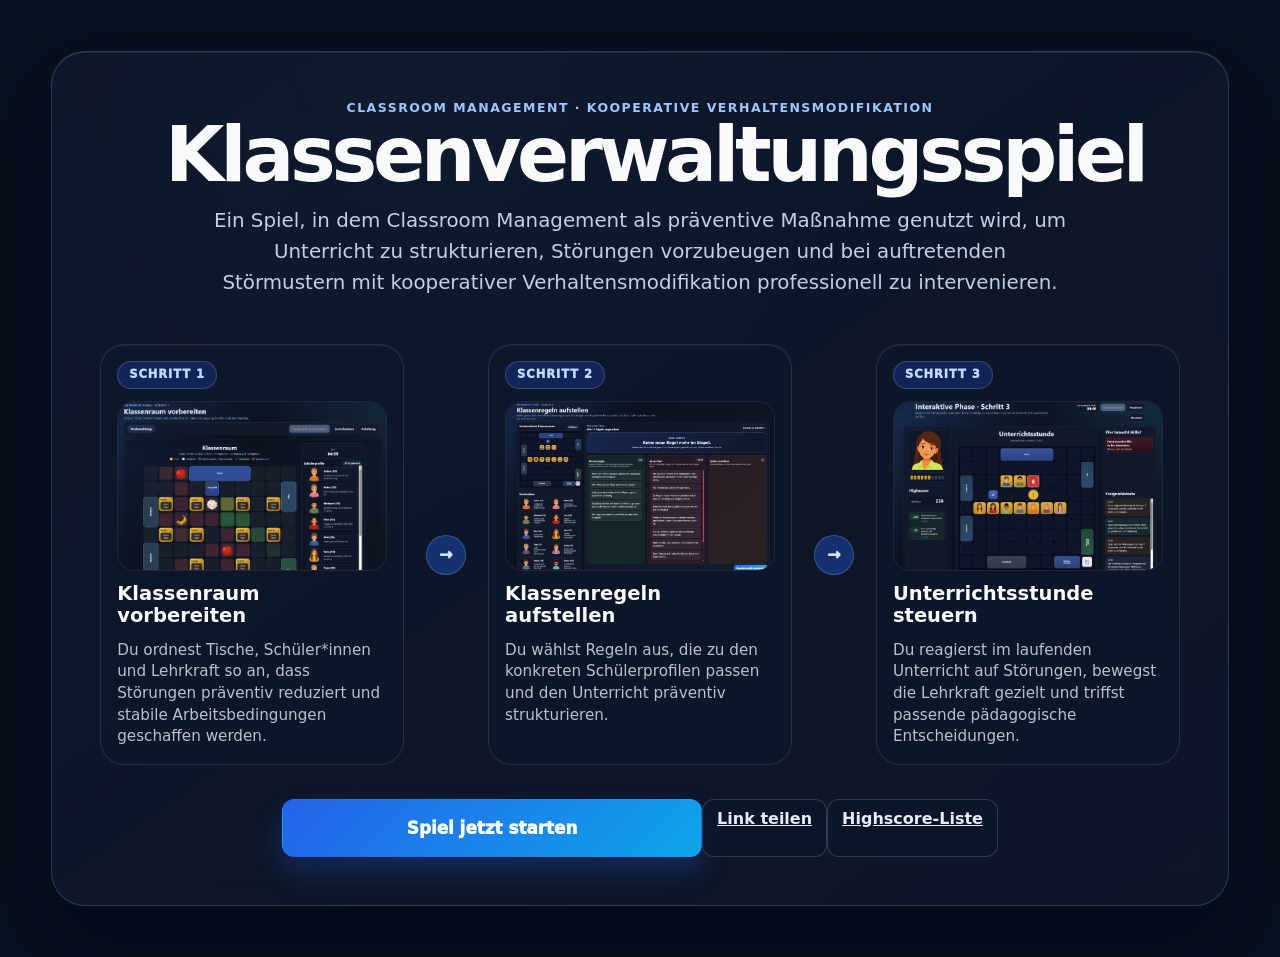
==== commit d8a475b5: "add" ====
--- a/index.html
+++ b/index.html
@@ -45,9 +45,11 @@
       <div class="landing-actions">
         <a class="primary-btn landing-start-btn" href="step1.html">Spiel jetzt starten</a>
         <a class="ghost-btn landing-share-btn" href="share.html">Link teilen</a>
+        <a class="ghost-btn" href="highscore.html">Highscore-Liste</a>
       </div>
     </section>
   </main>
-  <script src="fullscreen.js"></script>
+  <script src="profile.js"></script>
+  <script>document.querySelector('.landing-start-btn')?.addEventListener('click', () => window.ClassroomGameSession?.ensurePlayerName?.());</script>
 </body>
 </html>
--- a/styles.css
+++ b/styles.css
@@ -9787,3 +9787,1654 @@
     --branch-cell: clamp(31px, min(calc((100dvw - 322px) / 10), calc((100dvh - 145px) / 9)), 42px) !important;
   }
 }
+
+/* ===== Version 45: Tablet-Hochkant-Spielmodus ===== */
+@media (orientation: portrait) and (min-width: 700px) and (max-width: 1180px) {
+  html.ipad-game-mode,
+  body.ipad-game-mode {
+    width: 100%;
+    min-height: 100dvh;
+    height: auto !important;
+    overflow-x: hidden !important;
+    overflow-y: auto !important;
+    background: #07111f !important;
+  }
+
+  body.ipad-game-mode .fullscreen-exit-btn {
+    right: 12px !important;
+    bottom: max(12px, env(safe-area-inset-bottom)) !important;
+    z-index: 20000 !important;
+  }
+
+  body.ipad-game-mode.step1-page,
+  body.ipad-game-mode.rules-page,
+  body.ipad-game-mode.scenarios-page {
+    padding: max(8px, env(safe-area-inset-top)) 10px max(18px, env(safe-area-inset-bottom)) !important;
+  }
+
+  body.ipad-game-mode.step1-page .topbar,
+  body.ipad-game-mode.rules-page .rules-topbar,
+  body.ipad-game-mode.scenarios-page .phase3-topbar {
+    width: min(100%, 760px) !important;
+    max-width: 760px !important;
+    margin: 0 auto 8px !important;
+    padding: 10px 12px !important;
+    display: grid !important;
+    grid-template-columns: minmax(0, 1fr) !important;
+    gap: 8px !important;
+  }
+
+  body.ipad-game-mode .topbar h1,
+  body.ipad-game-mode .compact-topbar h1,
+  body.ipad-game-mode .phase3-header-copy h1 {
+    font-size: clamp(1.45rem, 4.2vw, 2.35rem) !important;
+    line-height: 1.04 !important;
+    margin: 0 !important;
+  }
+
+  body.ipad-game-mode .subtitle {
+    font-size: clamp(0.76rem, 1.9vw, 0.94rem) !important;
+    line-height: 1.25 !important;
+    max-width: 100% !important;
+  }
+
+  body.ipad-game-mode .eyebrow {
+    font-size: 0.66rem !important;
+  }
+
+  /* Schritt 1: Raster groß oben, Profile darunter als eigene scrollbare Liste. */
+  body.ipad-game-mode.step1-page .app-shell,
+  body.ipad-game-mode.step1-page .workspace,
+  body.ipad-game-mode.step1-page .room-wrap {
+    width: min(100%, 760px) !important;
+    max-width: 760px !important;
+    margin-left: auto !important;
+    margin-right: auto !important;
+    height: auto !important;
+    min-height: 0 !important;
+    overflow: visible !important;
+  }
+
+  body.ipad-game-mode.step1-page .controls.compact-controls {
+    order: 0 !important;
+    width: 100% !important;
+    margin: 0 auto 8px !important;
+    padding: 8px 10px !important;
+    display: flex !important;
+    justify-content: space-between !important;
+    align-items: center !important;
+    gap: 8px !important;
+  }
+
+  body.ipad-game-mode.step1-page .controls.compact-controls .button-row {
+    flex-wrap: nowrap !important;
+    gap: 6px !important;
+  }
+
+  body.ipad-game-mode.step1-page .controls.compact-controls .primary-btn,
+  body.ipad-game-mode.step1-page .controls.compact-controls .ghost-btn,
+  body.ipad-game-mode.step1-page .controls.compact-controls .prep-chip {
+    min-height: 38px !important;
+    padding: 0 12px !important;
+    font-size: 0.78rem !important;
+  }
+
+  body.ipad-game-mode.step1-page .room-wrap {
+    padding: 10px !important;
+  }
+
+  body.ipad-game-mode.step1-page .play-area {
+    display: flex !important;
+    flex-direction: column !important;
+    align-items: center !important;
+    justify-content: flex-start !important;
+    gap: 10px !important;
+    width: 100% !important;
+    height: auto !important;
+    min-height: 0 !important;
+  }
+
+  body.ipad-game-mode.step1-page .play-stage {
+    order: 1 !important;
+    width: 100% !important;
+    max-width: 100% !important;
+    display: flex !important;
+    flex-direction: column !important;
+    align-items: center !important;
+    justify-content: flex-start !important;
+    gap: 6px !important;
+    overflow: visible !important;
+  }
+
+  body.ipad-game-mode.step1-page .room-header.centered-room-header {
+    width: 100% !important;
+    max-width: 100% !important;
+    margin: 0 auto !important;
+    gap: 4px !important;
+  }
+
+  body.ipad-game-mode.step1-page .room-title-block h2 {
+    font-size: clamp(1.3rem, 3.4vw, 1.75rem) !important;
+  }
+
+  body.ipad-game-mode.step1-page .room-title-block p,
+  body.ipad-game-mode.step1-page .legend {
+    font-size: clamp(0.58rem, 1.35vw, 0.76rem) !important;
+    line-height: 1.12 !important;
+  }
+
+  body.ipad-game-mode.step1-page .legend {
+    gap: 7px !important;
+    flex-wrap: wrap !important;
+  }
+
+  body.ipad-game-mode.step1-page .classroom-grid {
+    --cell-size: clamp(58px, min(calc((100dvw - 96px) / 10), calc((100dvh - 385px) / 9)), 68px) !important;
+    --grid-gap: 4px !important;
+    width: auto !important;
+    max-width: calc(100vw - 40px) !important;
+    align-self: center !important;
+    justify-self: center !important;
+    padding: 8px !important;
+    margin: 0 auto !important;
+  }
+
+  body.ipad-game-mode.step1-page .step1-side-column {
+    order: 2 !important;
+    width: min(100%, calc(10 * var(--cell-size) + 9 * var(--grid-gap) + 16px)) !important;
+    max-width: calc(100vw - 40px) !important;
+    height: clamp(165px, 22dvh, 230px) !important;
+    max-height: clamp(165px, 22dvh, 230px) !important;
+    min-height: 0 !important;
+    display: block !important;
+    overflow: hidden !important;
+    align-self: center !important;
+  }
+
+  body.ipad-game-mode.step1-page .embedded-students {
+    width: 100% !important;
+    height: 100% !important;
+    max-height: 100% !important;
+    min-height: 0 !important;
+    padding: 8px !important;
+    overflow: hidden !important;
+    display: flex !important;
+    flex-direction: column !important;
+  }
+
+  body.ipad-game-mode.step1-page .prep-timer-panel {
+    display: none !important;
+  }
+
+  body.ipad-game-mode.step1-page .embedded-students .section-title-row {
+    flex: 0 0 auto !important;
+    margin-bottom: 6px !important;
+  }
+
+  body.ipad-game-mode.step1-page .compact-student-palette {
+    display: grid !important;
+    grid-template-columns: 1fr !important;
+    grid-auto-flow: row !important;
+    grid-auto-columns: unset !important;
+    flex: 1 1 auto !important;
+    min-height: 0 !important;
+    max-height: none !important;
+    overflow-y: auto !important;
+    overflow-x: hidden !important;
+    gap: 6px !important;
+    padding-right: 6px !important;
+    scroll-snap-type: none !important;
+  }
+
+  body.ipad-game-mode.step1-page .student-card {
+    min-height: 58px !important;
+    padding: 6px 8px !important;
+    gap: 8px !important;
+    scroll-snap-align: unset !important;
+  }
+
+  body.ipad-game-mode.step1-page .student-card-avatar-wrap {
+    width: 48px !important;
+    height: 48px !important;
+    flex: 0 0 48px !important;
+  }
+
+  body.ipad-game-mode.step1-page .student-card-avatar {
+    max-width: 48px !important;
+    max-height: 48px !important;
+    object-fit: contain !important;
+  }
+
+  body.ipad-game-mode.step1-page .student-name {
+    font-size: 0.78rem !important;
+  }
+
+  body.ipad-game-mode.step1-page .student-note {
+    font-size: 0.64rem !important;
+    line-height: 1.15 !important;
+  }
+
+  body.ipad-game-mode.step1-page .student-effect-preview-panel {
+    display: none !important;
+  }
+
+  /* Schritt 2: Hochkant als Regelauswahlfläche: Regel oben, drei Listen nebeneinander, Auswertung unten. */
+  body.ipad-game-mode.rules-page .rules-shell-v4 {
+    width: min(100%, 760px) !important;
+    max-width: 760px !important;
+    height: auto !important;
+    min-height: 0 !important;
+    margin: 0 auto !important;
+    display: block !important;
+    overflow: visible !important;
+  }
+
+  body.ipad-game-mode.rules-page .rules-left-v4 {
+    display: none !important;
+  }
+
+  body.ipad-game-mode.rules-page .compact-rules-main {
+    width: 100% !important;
+    max-width: 100% !important;
+    height: auto !important;
+    min-height: 0 !important;
+    padding: 10px !important;
+    display: grid !important;
+    grid-template-rows: auto auto minmax(0, 1fr) auto !important;
+    gap: 10px !important;
+    overflow: visible !important;
+  }
+
+  body.ipad-game-mode.rules-page .rule-deck-head {
+    display: flex !important;
+    align-items: center !important;
+    justify-content: space-between !important;
+    gap: 8px !important;
+  }
+
+  body.ipad-game-mode.rules-page .rules-head-actions {
+    flex-wrap: nowrap !important;
+    gap: 6px !important;
+  }
+
+  body.ipad-game-mode.rules-page .current-rule-card {
+    min-height: 108px !important;
+    padding: 12px !important;
+  }
+
+  body.ipad-game-mode.rules-page .current-rule-card h3 {
+    font-size: clamp(1.05rem, 2.6vw, 1.45rem) !important;
+  }
+
+  body.ipad-game-mode.rules-page .rule-lists {
+    display: grid !important;
+    grid-template-columns: repeat(3, minmax(0, 1fr)) !important;
+    gap: 8px !important;
+    min-height: 0 !important;
+    height: clamp(430px, 55dvh, 590px) !important;
+  }
+
+  body.ipad-game-mode.rules-page .rule-list-card {
+    min-width: 0 !important;
+    min-height: 0 !important;
+    height: 100% !important;
+    padding: 9px !important;
+    display: flex !important;
+    flex-direction: column !important;
+  }
+
+  body.ipad-game-mode.rules-page .rule-list-card .hint {
+    font-size: 0.58rem !important;
+    line-height: 1.12 !important;
+    margin-bottom: 6px !important;
+  }
+
+  body.ipad-game-mode.rules-page .rule-dropzone {
+    flex: 1 1 auto !important;
+    min-height: 0 !important;
+    overflow-y: auto !important;
+    overflow-x: hidden !important;
+    padding-right: 4px !important;
+  }
+
+  body.ipad-game-mode.rules-page .rule-card,
+  body.ipad-game-mode.rules-page .rule-item {
+    padding: 9px 10px !important;
+    font-size: 0.74rem !important;
+    line-height: 1.22 !important;
+  }
+
+  body.ipad-game-mode.rules-page .rules-status-bar-clean {
+    display: flex !important;
+    justify-content: flex-end !important;
+    align-items: center !important;
+    gap: 10px !important;
+    padding-top: 2px !important;
+  }
+
+  body.ipad-game-mode.rules-page #finishRulesBtn {
+    width: auto !important;
+    min-width: 220px !important;
+    min-height: 44px !important;
+  }
+
+  /* Schritt 3: Spielfeld zuerst und groß, Status-/Ereignispanels darunter. */
+  body.ipad-game-mode.scenarios-page .phase3-topbar {
+    grid-template-columns: minmax(0, 1fr) !important;
+  }
+
+  body.ipad-game-mode.scenarios-page .phase3-actions {
+    display: grid !important;
+    grid-template-columns: repeat(4, minmax(0, 1fr)) !important;
+    gap: 6px !important;
+    width: 100% !important;
+  }
+
+  body.ipad-game-mode.scenarios-page .phase3-actions .lesson-clock,
+  body.ipad-game-mode.scenarios-page .phase3-actions .primary-btn,
+  body.ipad-game-mode.scenarios-page .phase3-actions .ghost-btn {
+    width: 100% !important;
+    min-width: 0 !important;
+    min-height: 42px !important;
+    padding: 6px 8px !important;
+    font-size: 0.74rem !important;
+  }
+
+  body.ipad-game-mode.scenarios-page .phase3-shell {
+    width: min(100%, 760px) !important;
+    max-width: 760px !important;
+    height: auto !important;
+    min-height: 0 !important;
+    margin: 0 auto !important;
+    display: grid !important;
+    grid-template-columns: minmax(0, 1fr) minmax(0, 1fr) !important;
+    grid-template-areas:
+      'room room'
+      'left right' !important;
+    gap: 10px !important;
+    overflow: visible !important;
+  }
+
+  body.ipad-game-mode.scenarios-page .phase3-room-panel {
+    grid-area: room !important;
+    min-height: 0 !important;
+    padding: 10px !important;
+    overflow: visible !important;
+  }
+
+  body.ipad-game-mode.scenarios-page .phase3-left-panel {
+    grid-area: left !important;
+    min-height: 0 !important;
+    height: clamp(220px, 25dvh, 285px) !important;
+    overflow-y: auto !important;
+    padding: 10px !important;
+  }
+
+  body.ipad-game-mode.scenarios-page .phase3-right-panel {
+    grid-area: right !important;
+    min-height: 0 !important;
+    height: clamp(220px, 25dvh, 285px) !important;
+    overflow: hidden !important;
+    padding: 10px !important;
+    display: flex !important;
+    flex-direction: column !important;
+  }
+
+  body.ipad-game-mode.scenarios-page .branch-classroom-grid {
+    --branch-cell: clamp(54px, min(calc((100dvw - 70px) / 10), calc((100dvh - 410px) / 9)), 68px) !important;
+    gap: 4px !important;
+    padding: 8px !important;
+    margin: 0 auto !important;
+    max-width: calc(100vw - 40px) !important;
+  }
+
+  body.ipad-game-mode.scenarios-page .teacher-image-only {
+    display: none !important;
+  }
+
+  body.ipad-game-mode.scenarios-page .phase3-stability-card,
+  body.ipad-game-mode.scenarios-page .scoreboard-card,
+  body.ipad-game-mode.scenarios-page .score-events-card--plain {
+    margin-bottom: 8px !important;
+  }
+
+  body.ipad-game-mode.scenarios-page .branch-event-cards,
+  body.ipad-game-mode.scenarios-page .branch-log {
+    min-height: 0 !important;
+    overflow-y: auto !important;
+  }
+
+  body.ipad-game-mode.scenarios-page .branch-log {
+    flex: 1 1 auto !important;
+  }
+
+  body.ipad-game-mode.scenarios-page .event-card,
+  body.ipad-game-mode.scenarios-page .branch-log-entry,
+  body.ipad-game-mode.scenarios-page .score-event {
+    padding: 8px 9px !important;
+    font-size: 0.72rem !important;
+    line-height: 1.22 !important;
+  }
+
+  body.ipad-game-mode.scenarios-page .branch-context-students {
+    display: none !important;
+  }
+}
+
+
+/* ===== Version 46: Tablet-Hochkant ohne Vollbildmodus ===== */
+.tablet-mobile-status {
+  display: none;
+}
+
+@media (orientation: portrait) and (min-width: 700px) and (max-width: 1180px) {
+  html,
+  body {
+    min-height: 100%;
+    overflow-x: hidden;
+    background: #07111f !important;
+  }
+
+  .page-utility-bar {
+    display: none !important;
+  }
+
+  /* Alle großen Überschriften/Beschreibungen im Tablet-Hochkantmodus entfernen. */
+  .step1-page .topbar,
+  .rules-page .rules-topbar,
+  .scenarios-page .phase3-header-copy,
+  .step1-page .room-header.centered-room-header,
+  .scenarios-page .branch-room-head,
+  .step1-page .student-effect-preview-panel {
+    display: none !important;
+  }
+
+  .step1-page .app-shell.single-column,
+  .step1-page .workspace,
+  .step1-page .room-wrap,
+  .rules-page .rules-shell-v4,
+  .scenarios-page .phase3-shell,
+  .scenarios-page .phase3-topbar {
+    width: calc(100% - 14px) !important;
+    max-width: none !important;
+    margin: 6px auto !important;
+  }
+
+  /* Schritt 1: oben nur Buttons + Zeit/Highscore, danach großes Spielbrett, Profile horizontal darunter. */
+  .step1-page .controls.compact-controls {
+    width: calc(100% - 14px) !important;
+    margin: 6px auto 8px !important;
+    padding: 8px 10px !important;
+    display: flex !important;
+    flex-direction: row !important;
+    align-items: center !important;
+    justify-content: space-between !important;
+    gap: 8px !important;
+    border-radius: 16px !important;
+  }
+
+  .step1-page #prepStepBtn,
+  .step1-page .prep-chip {
+    display: none !important;
+  }
+
+  .step1-page .tablet-mobile-status {
+    display: flex !important;
+    align-items: center !important;
+    gap: 8px !important;
+    flex: 0 0 auto !important;
+  }
+
+  .step1-page .tablet-mobile-status span {
+    display: inline-flex !important;
+    align-items: center !important;
+    gap: 5px !important;
+    padding: 7px 10px !important;
+    border-radius: 999px !important;
+    background: rgba(15, 23, 42, 0.68) !important;
+    color: #dbeafe !important;
+    font-size: 0.78rem !important;
+    font-weight: 800 !important;
+    white-space: nowrap !important;
+  }
+
+  .step1-page .tablet-mobile-status strong {
+    color: #ffffff !important;
+    font-size: 0.92rem !important;
+  }
+
+  .step1-page .button-row {
+    display: flex !important;
+    flex-wrap: nowrap !important;
+    gap: 7px !important;
+    justify-content: flex-end !important;
+  }
+
+  .step1-page .button-row .primary-btn,
+  .step1-page .button-row .ghost-btn {
+    padding: 8px 10px !important;
+    min-height: 34px !important;
+    font-size: 0.78rem !important;
+    white-space: nowrap !important;
+  }
+
+  .step1-page .room-wrap {
+    padding: 8px !important;
+    overflow: visible !important;
+    border-radius: 18px !important;
+  }
+
+  .step1-page .play-area {
+    display: flex !important;
+    flex-direction: column !important;
+    align-items: center !important;
+    justify-content: flex-start !important;
+    gap: 10px !important;
+    width: 100% !important;
+  }
+
+  .step1-page .play-stage {
+    width: 100% !important;
+    max-width: 100% !important;
+    display: flex !important;
+    align-items: center !important;
+    justify-content: center !important;
+  }
+
+  .step1-page .classroom-grid {
+    --cell-size: clamp(58px, 8.15vw, 68px) !important;
+    --grid-gap: 4px !important;
+    width: max-content !important;
+    max-width: 100% !important;
+    padding: 8px !important;
+    margin: 0 auto !important;
+  }
+
+  .step1-page .step1-side-column {
+    order: 2 !important;
+    width: 100% !important;
+    max-width: calc(10 * var(--cell-size, 62px) + 9 * var(--grid-gap, 4px) + 18px) !important;
+    height: auto !important;
+    max-height: none !important;
+    display: block !important;
+    overflow: visible !important;
+    align-self: center !important;
+  }
+
+  .step1-page .embedded-students {
+    width: 100% !important;
+    height: auto !important;
+    max-height: none !important;
+    min-height: 0 !important;
+    padding: 8px !important;
+    overflow: hidden !important;
+    border-radius: 16px !important;
+  }
+
+  .step1-page .embedded-students .prep-timer-panel {
+    display: none !important;
+  }
+
+  .step1-page .embedded-students .section-title-row {
+    margin-bottom: 6px !important;
+  }
+
+  .step1-page .embedded-students .section-title-row h2 {
+    font-size: 0.9rem !important;
+  }
+
+  .step1-page .compact-student-palette {
+    display: grid !important;
+    grid-auto-flow: column !important;
+    grid-auto-columns: minmax(185px, 30vw) !important;
+    grid-template-columns: none !important;
+    gap: 8px !important;
+    overflow-x: auto !important;
+    overflow-y: hidden !important;
+    max-height: 106px !important;
+    padding: 2px 2px 8px !important;
+    scroll-snap-type: x proximity !important;
+  }
+
+  .step1-page .student-card {
+    scroll-snap-align: start !important;
+    min-height: 86px !important;
+    padding: 7px !important;
+    gap: 7px !important;
+    border-radius: 14px !important;
+  }
+
+  .step1-page .student-card-avatar-wrap {
+    width: 54px !important;
+    height: 54px !important;
+    flex: 0 0 54px !important;
+  }
+
+  .step1-page .student-card-avatar {
+    max-width: 54px !important;
+    max-height: 54px !important;
+    object-fit: contain !important;
+  }
+
+  .step1-page .student-name {
+    font-size: 0.78rem !important;
+    line-height: 1.05 !important;
+  }
+
+  .step1-page .student-note {
+    font-size: 0.64rem !important;
+    line-height: 1.12 !important;
+  }
+
+  /* Schritt 2: kompakte Hochkant-Regelseite. */
+  .rules-page .rules-shell-v4 {
+    display: block !important;
+    padding: 0 !important;
+  }
+
+  .rules-page .rules-left-v4 {
+    display: none !important;
+  }
+
+  .rules-page .compact-rules-main {
+    width: 100% !important;
+    min-height: auto !important;
+    padding: 10px !important;
+    border-radius: 18px !important;
+  }
+
+  .rules-page .rule-deck-head {
+    display: grid !important;
+    grid-template-columns: 1fr auto !important;
+    align-items: center !important;
+    gap: 8px !important;
+    margin-bottom: 8px !important;
+  }
+
+  .rules-page .rule-deck-head .eyebrow,
+  .rules-page .rule-deck-head h2 {
+    margin: 0 !important;
+    font-size: 0.82rem !important;
+  }
+
+  .rules-page .rules-head-actions {
+    gap: 6px !important;
+  }
+
+  .rules-page .rules-head-actions .ghost-btn,
+  .rules-page .rules-head-actions .global-highscore-card {
+    padding: 7px 9px !important;
+    min-height: 34px !important;
+    font-size: 0.72rem !important;
+  }
+
+  .rules-page .current-rule-card {
+    min-height: 82px !important;
+    padding: 10px !important;
+    margin-bottom: 8px !important;
+  }
+
+  .rules-page .current-rule-card h3 {
+    font-size: 0.95rem !important;
+    line-height: 1.18 !important;
+  }
+
+  .rules-page .current-rule-card p,
+  .rules-page .rule-kicker {
+    font-size: 0.68rem !important;
+  }
+
+  .rules-page .rule-lists {
+    display: grid !important;
+    grid-template-columns: repeat(3, minmax(0, 1fr)) !important;
+    gap: 8px !important;
+    min-height: 0 !important;
+  }
+
+  .rules-page .rule-list-card {
+    padding: 8px !important;
+    min-height: 300px !important;
+    max-height: 43vh !important;
+    overflow: hidden !important;
+    border-radius: 16px !important;
+  }
+
+  .rules-page .rule-list-head h3 {
+    font-size: 0.78rem !important;
+  }
+
+  .rules-page .rule-list-card .hint {
+    display: none !important;
+  }
+
+  .rules-page .rule-dropzone {
+    height: calc(43vh - 74px) !important;
+    min-height: 210px !important;
+    overflow-y: auto !important;
+    padding: 6px !important;
+  }
+
+  .rules-page .rule-card,
+  .rules-page .rule-item {
+    padding: 7px !important;
+    font-size: 0.7rem !important;
+    line-height: 1.16 !important;
+  }
+
+  .rules-page .rules-status-bar-clean {
+    margin-top: 8px !important;
+    padding: 8px !important;
+    display: flex !important;
+    justify-content: flex-end !important;
+  }
+
+  .rules-page .rules-status-bar-clean .rules-status {
+    display: none !important;
+  }
+
+  .rules-page #finishRulesBtn {
+    width: auto !important;
+    min-width: 210px !important;
+    padding: 9px 12px !important;
+  }
+
+  /* Schritt 3: kompakte Hochkant-Spielansicht. */
+  .scenarios-page .phase3-topbar {
+    display: block !important;
+    padding: 8px !important;
+    border-radius: 16px !important;
+  }
+
+  .scenarios-page .phase3-actions {
+    display: flex !important;
+    flex-wrap: nowrap !important;
+    justify-content: center !important;
+    gap: 6px !important;
+    width: 100% !important;
+  }
+
+  .scenarios-page .phase3-actions .lesson-clock,
+  .scenarios-page .phase3-actions .primary-btn,
+  .scenarios-page .phase3-actions .ghost-btn {
+    min-height: 34px !important;
+    padding: 7px 9px !important;
+    font-size: 0.7rem !important;
+    white-space: nowrap !important;
+  }
+
+  .scenarios-page .phase3-actions .lesson-clock strong {
+    font-size: 0.9rem !important;
+  }
+
+  .scenarios-page .phase3-shell {
+    display: grid !important;
+    grid-template-columns: 1fr !important;
+    gap: 8px !important;
+    padding: 0 !important;
+  }
+
+  .scenarios-page .phase3-room-panel {
+    order: 1 !important;
+    padding: 8px !important;
+    border-radius: 18px !important;
+  }
+
+  .scenarios-page .branch-classroom-grid {
+    --branch-cell: clamp(56px, 8vw, 66px) !important;
+    gap: 4px !important;
+    margin: 0 auto !important;
+  }
+
+  .scenarios-page .phase3-left-panel {
+    order: 2 !important;
+    display: grid !important;
+    grid-template-columns: 110px 1fr 1fr !important;
+    gap: 8px !important;
+    padding: 8px !important;
+    border-radius: 16px !important;
+  }
+
+  .scenarios-page .teacher-image-only,
+  .scenarios-page .phase3-stability-card,
+  .scenarios-page .scoreboard-card,
+  .scenarios-page .score-events-card--plain {
+    min-height: 0 !important;
+    margin: 0 !important;
+    padding: 7px !important;
+  }
+
+  .scenarios-page .teacher-image-only img {
+    max-height: 82px !important;
+    object-fit: contain !important;
+  }
+
+  .scenarios-page .score-events-card--plain {
+    display: none !important;
+  }
+
+  .scenarios-page .phase3-right-panel {
+    order: 3 !important;
+    padding: 8px !important;
+    border-radius: 16px !important;
+    display: grid !important;
+    grid-template-columns: 1fr 1fr !important;
+    gap: 8px !important;
+  }
+
+  .scenarios-page .phase3-help-head,
+  .scenarios-page .phase3-history-head {
+    display: none !important;
+  }
+
+  .scenarios-page .branch-event-cards,
+  .scenarios-page .branch-log {
+    max-height: 116px !important;
+    overflow-y: auto !important;
+    min-height: 78px !important;
+  }
+
+  .scenarios-page .branch-context-students {
+    display: none !important;
+  }
+}
+
+
+/* Version 47: iPad-/Tablet-Hochkant Feinschliff und zugänglicher Touch-Drag */
+.rule-touch-drag-ghost {
+  position: fixed;
+  left: 0;
+  top: 0;
+  z-index: 30000;
+  pointer-events: none;
+  opacity: 0.94;
+  transform: translate3d(-9999px, -9999px, 0);
+  border-radius: 14px;
+  box-shadow: 0 20px 45px rgba(15, 23, 42, 0.35);
+  background: rgba(15, 23, 42, 0.96);
+}
+
+.rule-touch-drop-target {
+  outline: 3px solid rgba(96, 165, 250, 0.88) !important;
+  outline-offset: -3px !important;
+  background: rgba(59, 130, 246, 0.13) !important;
+}
+
+.rules-mobile-student-summary {
+  display: none;
+}
+
+.rule-drag-instruction {
+  margin: 4px 0 0;
+  color: #475569;
+  font-weight: 800;
+  font-size: 0.9rem;
+}
+
+@media (orientation: portrait) and (min-width: 700px) and (max-width: 1180px), (max-width: 760px) {
+  .step1-page .student-effect-preview-panel {
+    display: none !important;
+  }
+
+  .step1-page .compact-topbar {
+    display: flex !important;
+    justify-content: flex-end !important;
+    align-items: center !important;
+    gap: 8px !important;
+    padding: 6px 10px !important;
+    min-height: 0 !important;
+  }
+
+  .step1-page .compact-topbar > div:first-child,
+  .rules-page .rules-topbar,
+  .scenarios-page .phase3-header-copy {
+    display: none !important;
+  }
+
+  .step1-page .prep-timer-mobile-top,
+  .step1-page .global-highscore-card {
+    width: auto !important;
+    min-width: 116px !important;
+    min-height: 44px !important;
+    padding: 7px 10px !important;
+    margin: 0 !important;
+    border-radius: 14px !important;
+  }
+
+  .step1-page .prep-timer-mobile-top strong,
+  .step1-page .global-highscore-card strong {
+    font-size: 1.15rem !important;
+    line-height: 1 !important;
+  }
+
+  .step1-page .room-header.centered-room-header {
+    display: none !important;
+  }
+
+  .step1-page .controls.compact-controls {
+    width: min(100% - 12px, 980px) !important;
+    padding: 6px !important;
+    margin: 0 auto 6px !important;
+  }
+
+  .step1-page #prepStepBtn {
+    display: none !important;
+  }
+
+  .step1-page .button-row {
+    gap: 6px !important;
+  }
+
+  .step1-page .button-row button {
+    min-height: 36px !important;
+    padding: 7px 10px !important;
+    font-size: 0.82rem !important;
+  }
+
+  .step1-page .play-area {
+    display: flex !important;
+    flex-direction: column !important;
+    align-items: center !important;
+    gap: 8px !important;
+  }
+
+  .step1-page .play-stage {
+    width: 100% !important;
+    display: grid !important;
+    justify-items: center !important;
+  }
+
+  .step1-page .classroom-grid {
+    --cell-size: clamp(54px, min(calc((100vw - 30px) / 10), calc((100dvh - 250px) / 9)), 78px) !important;
+    --grid-gap: 4px !important;
+    padding: 6px !important;
+  }
+
+  .step1-page .step1-side-column {
+    width: min(100% - 12px, 980px) !important;
+    height: auto !important;
+    max-height: none !important;
+    display: block !important;
+    overflow: visible !important;
+  }
+
+  .step1-page .embedded-students {
+    width: 100% !important;
+    height: auto !important;
+    max-height: none !important;
+    min-height: 0 !important;
+    padding: 7px !important;
+    overflow: hidden !important;
+  }
+
+  .step1-page .embedded-students .section-title-row {
+    margin-bottom: 5px !important;
+  }
+
+  .step1-page .embedded-students .section-title-row h2 {
+    font-size: 0.85rem !important;
+  }
+
+  .step1-page .compact-student-palette {
+    display: grid !important;
+    grid-auto-flow: column !important;
+    grid-auto-columns: minmax(150px, 22vw) !important;
+    grid-template-columns: none !important;
+    max-height: 86px !important;
+    overflow-x: auto !important;
+    overflow-y: hidden !important;
+    gap: 6px !important;
+    padding-bottom: 5px !important;
+    scroll-snap-type: x proximity !important;
+    -webkit-overflow-scrolling: touch;
+  }
+
+  .step1-page .student-card {
+    min-height: 70px !important;
+    height: 70px !important;
+    padding: 5px 6px !important;
+    gap: 6px !important;
+    border-radius: 12px !important;
+    scroll-snap-align: start;
+  }
+
+  .step1-page .student-card-avatar-wrap {
+    width: 42px !important;
+    height: 42px !important;
+    flex: 0 0 42px !important;
+  }
+
+  .step1-page .student-card-avatar {
+    max-width: 41px !important;
+    max-height: 41px !important;
+  }
+
+  .step1-page .student-name {
+    font-size: 0.7rem !important;
+    line-height: 1.04 !important;
+  }
+
+  .step1-page .student-note {
+    font-size: 0.58rem !important;
+    line-height: 1.08 !important;
+    display: -webkit-box !important;
+    -webkit-line-clamp: 2;
+    -webkit-box-orient: vertical;
+    overflow: hidden !important;
+  }
+
+  .rules-page .rules-shell-v4 {
+    width: min(100% - 12px, 980px) !important;
+    margin: 4px auto !important;
+    display: block !important;
+  }
+
+  .rules-page .rules-left-v4 {
+    display: none !important;
+  }
+
+  .rules-page .compact-rules-main {
+    padding: 8px !important;
+    display: flex !important;
+    flex-direction: column !important;
+    gap: 7px !important;
+  }
+
+  .rules-page .rule-deck-head {
+    padding: 0 !important;
+    margin: 0 !important;
+    gap: 6px !important;
+    align-items: center !important;
+  }
+
+  .rules-page .rule-deck-head .eyebrow {
+    display: block !important;
+    font-size: 0.7rem !important;
+    margin: 0 !important;
+  }
+
+  .rules-page .rule-deck-head h2 {
+    font-size: 1rem !important;
+    margin: 0 !important;
+  }
+
+  .rules-page .rule-drag-instruction {
+    display: block !important;
+    font-size: 0.75rem !important;
+    line-height: 1.1 !important;
+    color: #1d4ed8 !important;
+  }
+
+  .rules-page .rules-head-actions {
+    gap: 6px !important;
+  }
+
+  .rules-page .rules-head-actions .ghost-btn,
+  .rules-page .global-highscore-card {
+    min-height: 34px !important;
+    padding: 6px 8px !important;
+    font-size: 0.72rem !important;
+  }
+
+  .rules-page .current-rule-card {
+    padding: 9px !important;
+    border-radius: 14px !important;
+    min-height: 74px !important;
+  }
+
+  .rules-page .current-rule-card h3 {
+    font-size: 0.92rem !important;
+    line-height: 1.14 !important;
+    margin: 2px 0 !important;
+  }
+
+  .rules-page .current-rule-card p,
+  .rules-page .current-rule-card .rule-kicker {
+    font-size: 0.72rem !important;
+    line-height: 1.1 !important;
+  }
+
+  .rules-page .rule-lists {
+    display: grid !important;
+    grid-template-columns: repeat(3, minmax(0, 1fr)) !important;
+    gap: 6px !important;
+    min-height: 0 !important;
+  }
+
+  .rules-page .rule-list-card {
+    min-height: 0 !important;
+    padding: 7px !important;
+    border-radius: 14px !important;
+  }
+
+  .rules-page .rule-list-head h3 {
+    font-size: 0.78rem !important;
+  }
+
+  .rules-page .rule-list-card .hint {
+    display: none !important;
+  }
+
+  .rules-page .rule-dropzone {
+    min-height: 150px !important;
+    max-height: 255px !important;
+    overflow-y: auto !important;
+    -webkit-overflow-scrolling: touch;
+    padding: 5px !important;
+  }
+
+  .rules-page .rule-item {
+    padding: 6px !important;
+    margin-bottom: 5px !important;
+    border-radius: 10px !important;
+  }
+
+  .rules-page .rule-item-text {
+    font-size: 0.68rem !important;
+    line-height: 1.12 !important;
+  }
+
+  .rules-page .rules-mobile-student-summary {
+    display: block !important;
+    padding: 7px !important;
+    border-radius: 14px !important;
+    background: rgba(255,255,255,0.88);
+    border: 1px solid rgba(148, 163, 184, 0.34);
+  }
+
+  .rules-page .rules-mobile-student-summary h3 {
+    margin: 0 0 2px !important;
+    font-size: 0.82rem !important;
+  }
+
+  .rules-page .rules-mobile-student-summary > p {
+    margin: 0 0 5px !important;
+    font-size: 0.68rem !important;
+    color: #475569;
+  }
+
+  .rules-page .rules-student-list-mobile {
+    display: grid !important;
+    grid-auto-flow: column !important;
+    grid-auto-columns: minmax(170px, 25vw) !important;
+    overflow-x: auto !important;
+    overflow-y: hidden !important;
+    gap: 6px !important;
+    max-height: 88px !important;
+    -webkit-overflow-scrolling: touch;
+  }
+
+  .rules-page .rules-student-list-mobile .rules-student-card {
+    min-height: 72px !important;
+    padding: 5px !important;
+    gap: 6px !important;
+  }
+
+  .rules-page .rules-student-list-mobile .rules-student-avatar-wrap {
+    width: 38px !important;
+    height: 38px !important;
+    flex: 0 0 38px !important;
+  }
+
+  .rules-page .rules-student-list-mobile .rules-student-copy strong {
+    font-size: 0.68rem !important;
+    line-height: 1.05 !important;
+  }
+
+  .rules-page .rules-student-list-mobile .rules-student-copy span,
+  .rules-page .rules-student-list-mobile .rules-student-copy small {
+    font-size: 0.58rem !important;
+    line-height: 1.05 !important;
+  }
+
+  .rules-page .rules-status-bar-clean {
+    padding: 6px !important;
+    gap: 6px !important;
+  }
+
+  .rules-page .rules-status {
+    font-size: 0.7rem !important;
+    line-height: 1.1 !important;
+  }
+
+  .rules-page #finishRulesBtn {
+    min-height: 36px !important;
+    padding: 7px 12px !important;
+    font-size: 0.78rem !important;
+  }
+}
+
+
+/* ===== Version 48: iPad/mobile break-point centering + direct-touch DnD ===== */
+.touch-drag-active,
+.touch-drag-active * {
+  cursor: grabbing !important;
+  -webkit-user-select: none !important;
+  user-select: none !important;
+}
+
+.touch-drag-ghost,
+.rule-touch-drag-ghost {
+  pointer-events: none !important;
+  position: fixed !important;
+  left: 0 !important;
+  top: 0 !important;
+  z-index: 50000 !important;
+  opacity: 0.92 !important;
+  filter: drop-shadow(0 14px 24px rgba(2, 6, 23, 0.32));
+}
+
+.grid-cell .room-object-trash,
+.grid-cell .trash-visual-img,
+.room-object-bin,
+.room-object-broom,
+.student-card,
+.room-desk-shell,
+.teacher-in-room,
+.current-rule-card,
+.rule-item,
+.rule-dropzone {
+  touch-action: none !important;
+  -webkit-user-select: none !important;
+  user-select: none !important;
+  -webkit-touch-callout: none !important;
+}
+
+.room-object-trash {
+  min-width: 38px !important;
+  min-height: 38px !important;
+}
+
+.room-object-bin,
+.room-object-broom {
+  min-width: 42px !important;
+  min-height: 42px !important;
+}
+
+@media (orientation: portrait) and (min-width: 700px) and (max-width: 1180px), (max-width: 760px) {
+  html,
+  body {
+    overflow-x: hidden !important;
+  }
+
+  .step1-page .app-shell,
+  .step1-page .workspace,
+  .step1-page .room-wrap,
+  .rules-page .rules-shell-v4,
+  .scenarios-page .phase3-shell,
+  .scenarios-page .phase3-main-stage,
+  .scenarios-page .branch-room-card {
+    box-sizing: border-box !important;
+    width: min(100%, calc(100dvw - 16px)) !important;
+    max-width: calc(100dvw - 16px) !important;
+    margin-left: auto !important;
+    margin-right: auto !important;
+    overflow-x: hidden !important;
+  }
+
+  .step1-page .room-wrap {
+    padding: 4px !important;
+  }
+
+  .step1-page .play-area,
+  .step1-page .play-stage,
+  .scenarios-page .branch-room-card,
+  .scenarios-page .branch-stage-frame {
+    width: 100% !important;
+    max-width: 100% !important;
+    display: grid !important;
+    justify-items: center !important;
+    align-items: start !important;
+    overflow: hidden !important;
+  }
+
+  .step1-page .classroom-grid {
+    --grid-gap: 4px !important;
+    --cell-size: clamp(48px, calc((100dvw - 68px) / 10), 68px) !important;
+    box-sizing: border-box !important;
+    width: calc((10 * var(--cell-size)) + (9 * var(--grid-gap)) + 12px) !important;
+    max-width: calc(100dvw - 18px) !important;
+    justify-self: center !important;
+    margin-left: auto !important;
+    margin-right: auto !important;
+    padding: 6px !important;
+  }
+
+  .step1-page .step1-side-column,
+  .step1-page .embedded-students {
+    width: min(100%, calc((10 * var(--cell-size, 58px)) + (9 * var(--grid-gap, 4px)) + 12px)) !important;
+    max-width: calc(100dvw - 18px) !important;
+    margin-left: auto !important;
+    margin-right: auto !important;
+  }
+
+  .step1-page .compact-student-palette {
+    grid-auto-columns: minmax(136px, 20vw) !important;
+    max-height: 74px !important;
+  }
+
+  .step1-page .student-card {
+    min-height: 60px !important;
+    height: 60px !important;
+    padding: 4px 5px !important;
+  }
+
+  .step1-page .student-card-avatar-wrap {
+    width: 35px !important;
+    height: 35px !important;
+    flex-basis: 35px !important;
+  }
+
+  .step1-page .student-card-avatar {
+    max-width: 35px !important;
+    max-height: 35px !important;
+  }
+
+  .step1-page .student-name {
+    font-size: 0.64rem !important;
+  }
+
+  .step1-page .student-note {
+    font-size: 0.53rem !important;
+    -webkit-line-clamp: 2 !important;
+  }
+
+  .rules-page .rules-shell-v4,
+  .rules-page .compact-rules-main {
+    max-width: calc(100dvw - 16px) !important;
+    overflow-x: hidden !important;
+  }
+
+  .rules-page .rule-lists {
+    width: 100% !important;
+    grid-template-columns: repeat(3, minmax(0, 1fr)) !important;
+  }
+
+  .rules-page .rule-dropzone {
+    max-height: min(250px, 26dvh) !important;
+    overflow-y: auto !important;
+  }
+
+  .rules-page .rule-touch-drop-target,
+  .rules-page .rule-dropzone.drop-hover,
+  .step1-page .touch-drop-target,
+  .step1-page .trash-drop-ready {
+    outline: 3px solid rgba(37, 99, 235, 0.72) !important;
+    outline-offset: -3px !important;
+  }
+
+  .scenarios-page .branch-classroom-grid {
+    --branch-gap: 3px !important;
+    --branch-cell: clamp(43px, calc((100dvw - 64px) / 10), 66px) !important;
+    box-sizing: border-box !important;
+    width: calc((10 * var(--branch-cell)) + (9 * var(--branch-gap)) + 12px) !important;
+    max-width: calc(100dvw - 18px) !important;
+    justify-self: center !important;
+    margin-left: auto !important;
+    margin-right: auto !important;
+    padding: 6px !important;
+  }
+}
+
+/* ===== Version 49: finaler Tablet-/iPad-Hochkant-Feinschliff, Highscore und stabiles Müll-DnD ===== */
+.highscore-page {
+  min-height: 100vh;
+  background: radial-gradient(circle at top, #17233a 0%, #08111f 62%, #08111f 100%);
+  color: #e5edf8;
+  padding: 24px;
+}
+.highscore-shell {
+  width: min(980px, calc(100% - 24px));
+  margin: 0 auto;
+  padding: 22px;
+}
+.highscore-head {
+  display: flex;
+  justify-content: space-between;
+  gap: 14px;
+  align-items: center;
+  margin-bottom: 18px;
+}
+.highscore-head h1 { margin: 0; }
+.highscore-table-wrap { overflow-x: auto; }
+.highscore-table {
+  width: 100%;
+  border-collapse: collapse;
+  background: rgba(15, 23, 42, 0.72);
+  border-radius: 16px;
+  overflow: hidden;
+}
+.highscore-table th,
+.highscore-table td {
+  padding: 12px 14px;
+  text-align: left;
+  border-bottom: 1px solid rgba(148, 163, 184, 0.18);
+}
+.highscore-table th {
+  color: #bfdbfe;
+  text-transform: uppercase;
+  letter-spacing: 0.08em;
+  font-size: 0.76rem;
+}
+.highscore-table tr:last-child td { border-bottom: 0; }
+.outcome-action-row { display: flex; gap: 10px; flex-wrap: wrap; }
+.outcome-action-row .primary-btn,
+.outcome-action-row .ghost-btn { text-decoration: none; }
+.room-object-bin.trash-drop-ready,
+.branch-object-bin.trash-drop-ready,
+.branch-cell.trash-drop-ready,
+.branch-bin-drop-cell.trash-drop-ready {
+  transform: none !important;
+  animation: none !important;
+  outline: 4px solid rgba(34, 197, 94, 0.78) !important;
+  outline-offset: -4px !important;
+  box-shadow: inset 0 0 0 2px rgba(187, 247, 208, 0.55), 0 0 0 5px rgba(34, 197, 94, 0.15) !important;
+}
+.touch-drag-ghost-trash,
+.live-trash-ghost {
+  background: rgba(2, 6, 23, 0.54) !important;
+  border-color: rgba(34, 197, 94, 0.72) !important;
+}
+@media (min-width: 700px) and (max-width: 1180px), (max-width: 760px) {
+  html, body { overflow-x: hidden !important; }
+  .step1-page .compact-topbar { display: none !important; }
+  .step1-page .app-shell.single-column,
+  .step1-page .workspace,
+  .step1-page .room-wrap {
+    width: min(100%, calc(100dvw - 12px)) !important;
+    max-width: calc(100dvw - 12px) !important;
+    margin: 0 auto !important;
+    padding-left: 0 !important;
+    padding-right: 0 !important;
+    box-sizing: border-box !important;
+  }
+  .step1-page .controls.compact-controls {
+    width: min(100%, calc(100dvw - 12px)) !important;
+    max-width: calc(100dvw - 12px) !important;
+    margin: 2px auto 5px !important;
+    padding: 5px 6px !important;
+    min-height: 42px !important;
+    display: grid !important;
+    grid-template-columns: auto minmax(0, 1fr) !important;
+    align-items: center !important;
+    gap: 6px !important;
+  }
+  .step1-page .tablet-mobile-status {
+    display: flex !important;
+    gap: 5px !important;
+    min-width: 0 !important;
+  }
+  .step1-page .tablet-mobile-status span {
+    padding: 5px 7px !important;
+    font-size: 0.72rem !important;
+  }
+  .step1-page .tablet-mobile-status strong { font-size: 0.82rem !important; }
+  .step1-page .button-stack,
+  .step1-page .button-row { min-width: 0 !important; width: 100% !important; }
+  .step1-page .button-row {
+    justify-content: end !important;
+    display: grid !important;
+    grid-template-columns: minmax(120px, 1fr) auto auto !important;
+    gap: 5px !important;
+  }
+  .step1-page .button-row button {
+    min-height: 32px !important;
+    padding: 5px 8px !important;
+    font-size: 0.7rem !important;
+  }
+  .step1-page .room-wrap { padding: 3px !important; border-radius: 14px !important; }
+  .step1-page .play-area,
+  .step1-page .play-stage {
+    width: 100% !important;
+    max-width: 100% !important;
+    display: flex !important;
+    flex-direction: column !important;
+    align-items: center !important;
+    justify-content: flex-start !important;
+    overflow: visible !important;
+  }
+  .step1-page .classroom-grid {
+    --grid-gap: 3px !important;
+    --cell-size: clamp(43px, min(calc((100dvw - 58px) / 10), calc((100dvh - 275px) / 9)), 60px) !important;
+    width: calc((10 * var(--cell-size)) + (9 * var(--grid-gap)) + 10px) !important;
+    max-width: calc(100dvw - 14px) !important;
+    box-sizing: border-box !important;
+    padding: 5px !important;
+    margin-left: auto !important;
+    margin-right: auto !important;
+    justify-self: center !important;
+    align-self: center !important;
+  }
+  .step1-page .step1-side-column,
+  .step1-page .embedded-students {
+    width: min(100%, calc((10 * var(--cell-size, 54px)) + (9 * var(--grid-gap, 3px)) + 10px)) !important;
+    max-width: calc(100dvw - 14px) !important;
+    margin-left: auto !important;
+    margin-right: auto !important;
+  }
+  .step1-page .embedded-students {
+    padding: 8px !important;
+    border-radius: 14px !important;
+  }
+  .step1-page .compact-student-palette {
+    grid-auto-columns: minmax(190px, 28vw) !important;
+    max-height: 112px !important;
+    padding: 2px 2px 9px !important;
+    gap: 7px !important;
+  }
+  .step1-page .student-card {
+    height: 94px !important;
+    min-height: 94px !important;
+    padding: 7px !important;
+    gap: 7px !important;
+  }
+  .step1-page .student-card-avatar-wrap {
+    width: 46px !important;
+    height: 46px !important;
+    flex: 0 0 46px !important;
+  }
+  .step1-page .student-card-avatar { max-width: 46px !important; max-height: 46px !important; }
+  .step1-page .student-name { font-size: 0.76rem !important; }
+  .step1-page .student-note {
+    font-size: 0.61rem !important;
+    line-height: 1.12 !important;
+    display: block !important;
+    overflow: visible !important;
+    -webkit-line-clamp: unset !important;
+  }
+  .rules-page .rules-shell-v4,
+  .rules-page .compact-rules-main {
+    width: min(100%, calc(100dvw - 12px)) !important;
+    max-width: calc(100dvw - 12px) !important;
+    margin: 0 auto !important;
+    box-sizing: border-box !important;
+  }
+  .rules-page .compact-rules-main {
+    min-height: calc(100dvh - 28px) !important;
+    display: flex !important;
+    flex-direction: column !important;
+    gap: 7px !important;
+    padding: 8px !important;
+  }
+  .rules-page #backToRoomBtn { display: none !important; }
+  .rules-page .rule-deck-head { flex: 0 0 auto !important; }
+  .rules-page .current-rule-card { flex: 0 0 auto !important; }
+  .rules-page .rule-lists {
+    flex: 1 1 auto !important;
+    min-height: 360px !important;
+    height: auto !important;
+    display: grid !important;
+    grid-template-columns: repeat(3, minmax(0, 1fr)) !important;
+    gap: 8px !important;
+  }
+  .rules-page .rule-list-card {
+    min-height: 0 !important;
+    height: 100% !important;
+    max-height: none !important;
+    display: flex !important;
+    flex-direction: column !important;
+  }
+  .rules-page .rule-dropzone {
+    flex: 1 1 auto !important;
+    min-height: 250px !important;
+    max-height: none !important;
+    overflow-y: auto !important;
+  }
+  .rules-page .rules-status-bar-clean {
+    order: 3 !important;
+    flex: 0 0 auto !important;
+    margin-top: 0 !important;
+    padding: 4px 0 !important;
+  }
+  .rules-page .rules-mobile-student-summary {
+    order: 4 !important;
+    flex: 0 0 auto !important;
+    background: rgba(15, 23, 42, 0.94) !important;
+    border: 1px solid rgba(96, 165, 250, 0.28) !important;
+    color: #dbeafe !important;
+    padding: 8px !important;
+    border-radius: 16px !important;
+  }
+  .rules-page .rules-mobile-student-summary h3 { color: #eff6ff !important; }
+  .rules-page .rules-mobile-student-summary > p { color: #b6c6dc !important; }
+  .rules-page .rules-student-list-mobile {
+    display: grid !important;
+    grid-template-columns: repeat(5, minmax(0, 1fr)) !important;
+    grid-template-rows: repeat(2, minmax(70px, auto)) !important;
+    grid-auto-flow: row !important;
+    overflow: hidden !important;
+    gap: 6px !important;
+    max-height: none !important;
+  }
+  .rules-page .rules-student-list-mobile .rules-student-card {
+    display: grid !important;
+    grid-template-columns: 34px minmax(0, 1fr) !important;
+    gap: 5px !important;
+    min-height: 70px !important;
+    padding: 5px !important;
+    background: rgba(30, 41, 59, 0.92) !important;
+    border-color: rgba(148, 163, 184, 0.28) !important;
+    color: #e5edf8 !important;
+  }
+  .rules-page .rules-student-list-mobile .rules-student-avatar-wrap {
+    width: 34px !important;
+    height: 34px !important;
+    align-self: center !important;
+  }
+  .rules-page .rules-student-list-mobile img {
+    max-width: 34px !important;
+    max-height: 34px !important;
+    object-fit: contain !important;
+  }
+  .rules-page .rules-student-list-mobile .rules-student-copy strong {
+    font-size: 0.62rem !important;
+    line-height: 1.02 !important;
+    color: #f8fafc !important;
+  }
+  .rules-page .rules-student-list-mobile .rules-student-copy span,
+  .rules-page .rules-student-list-mobile .rules-student-copy small {
+    font-size: 0.52rem !important;
+    line-height: 1.05 !important;
+    color: #cbd5e1 !important;
+  }
+  .scenarios-page #restartLessonBtn { min-width: 92px !important; }
+}
